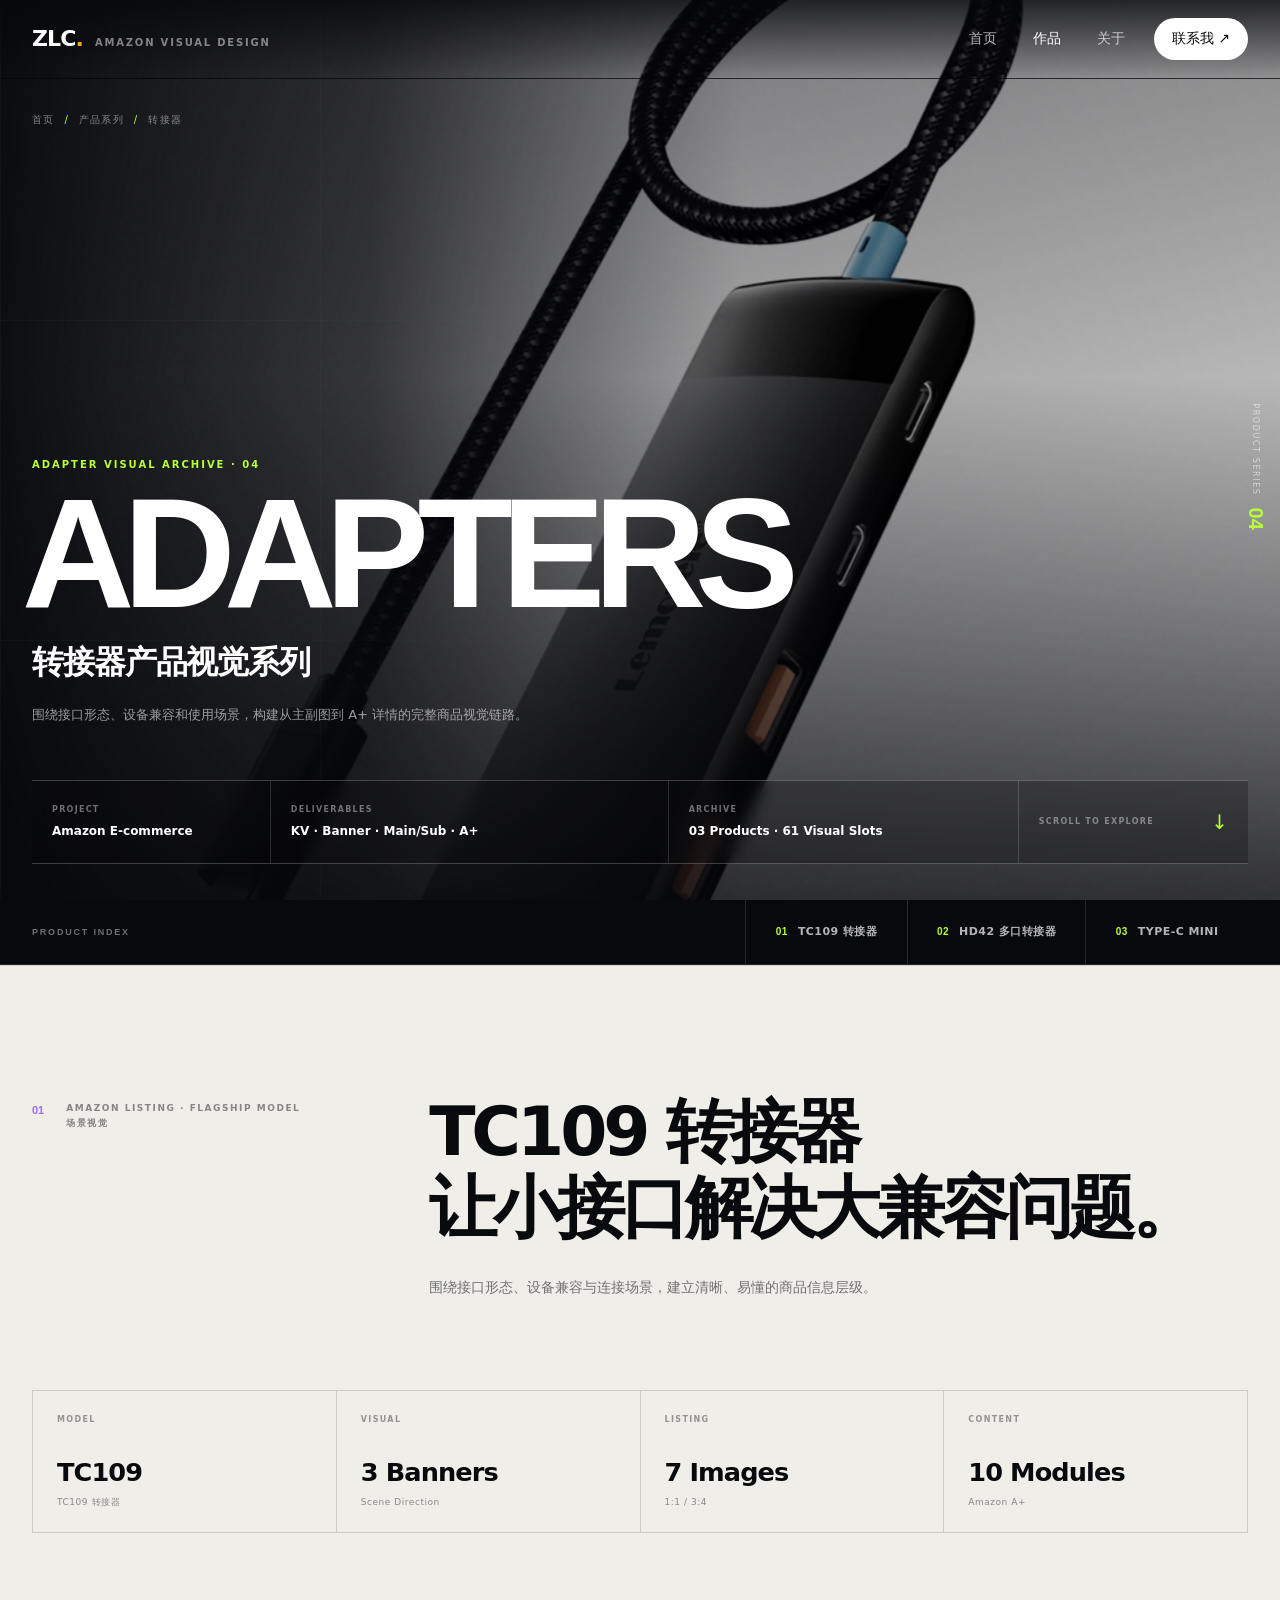
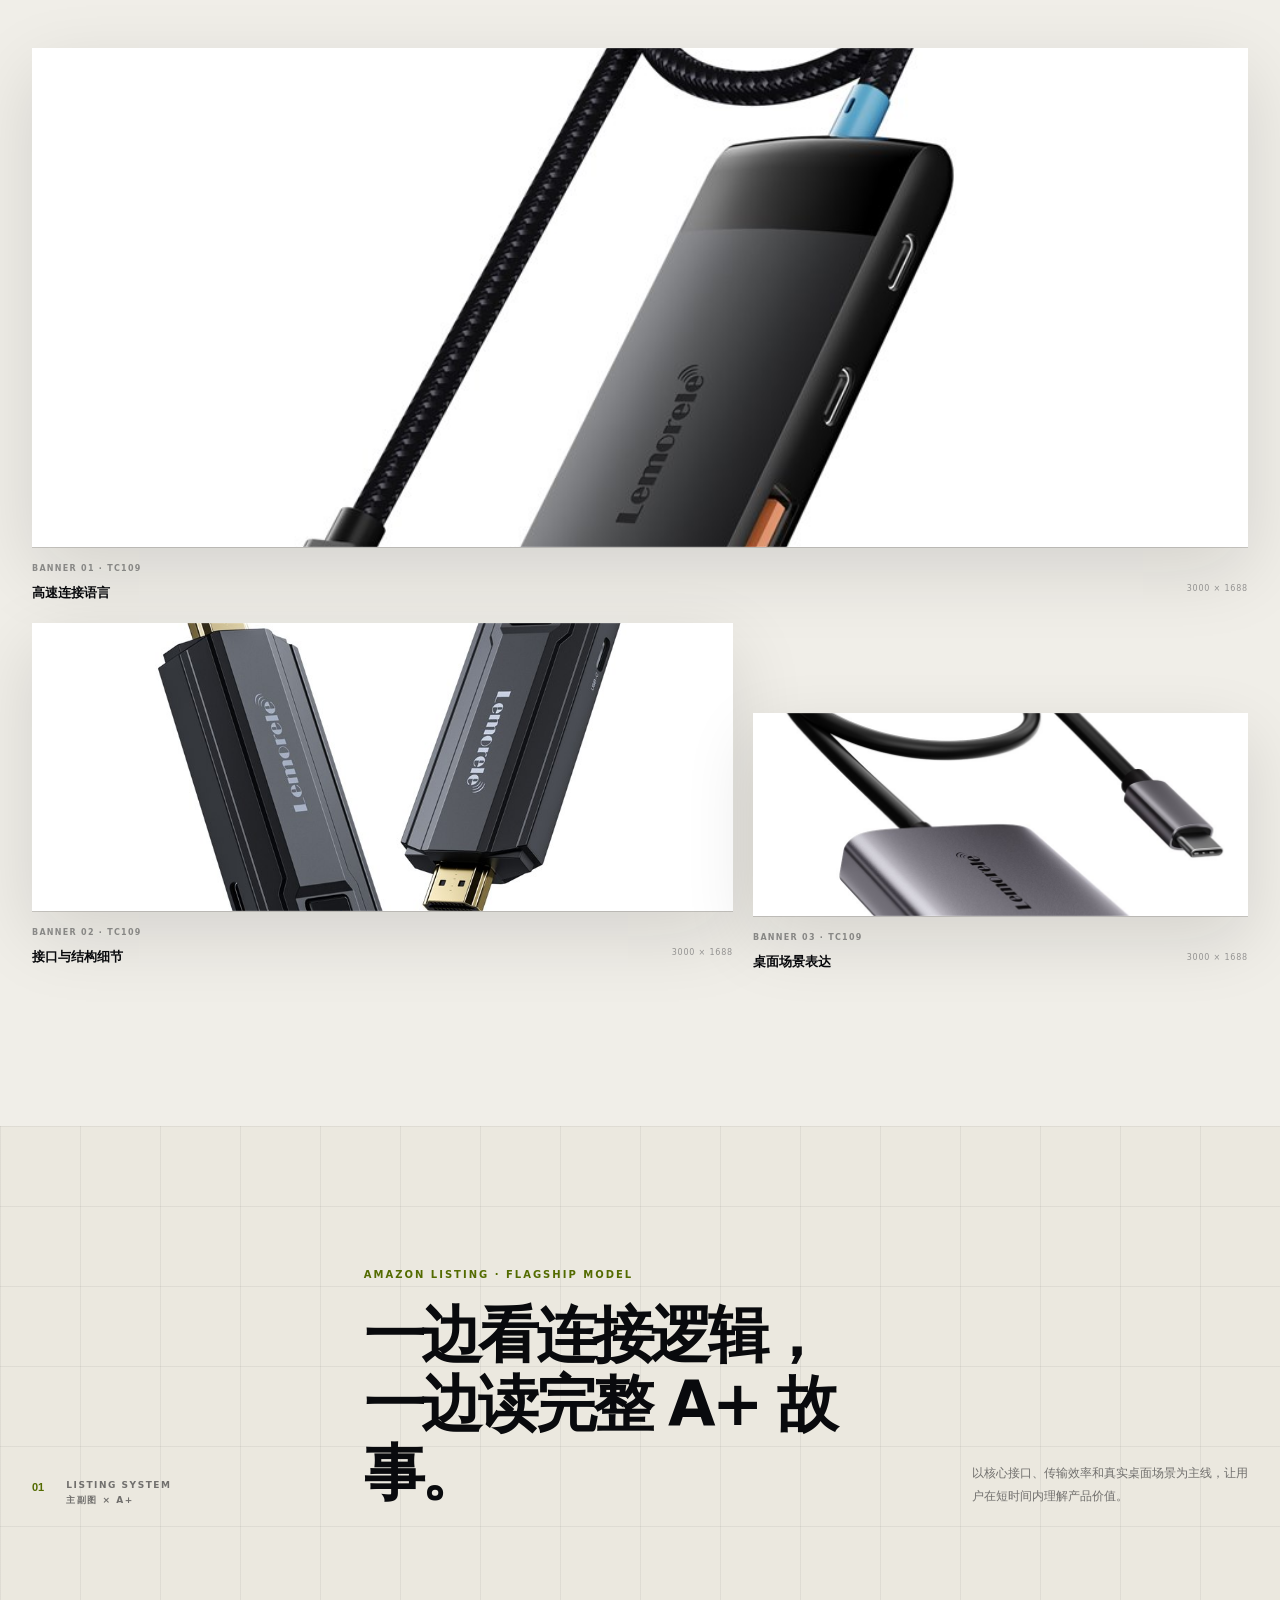
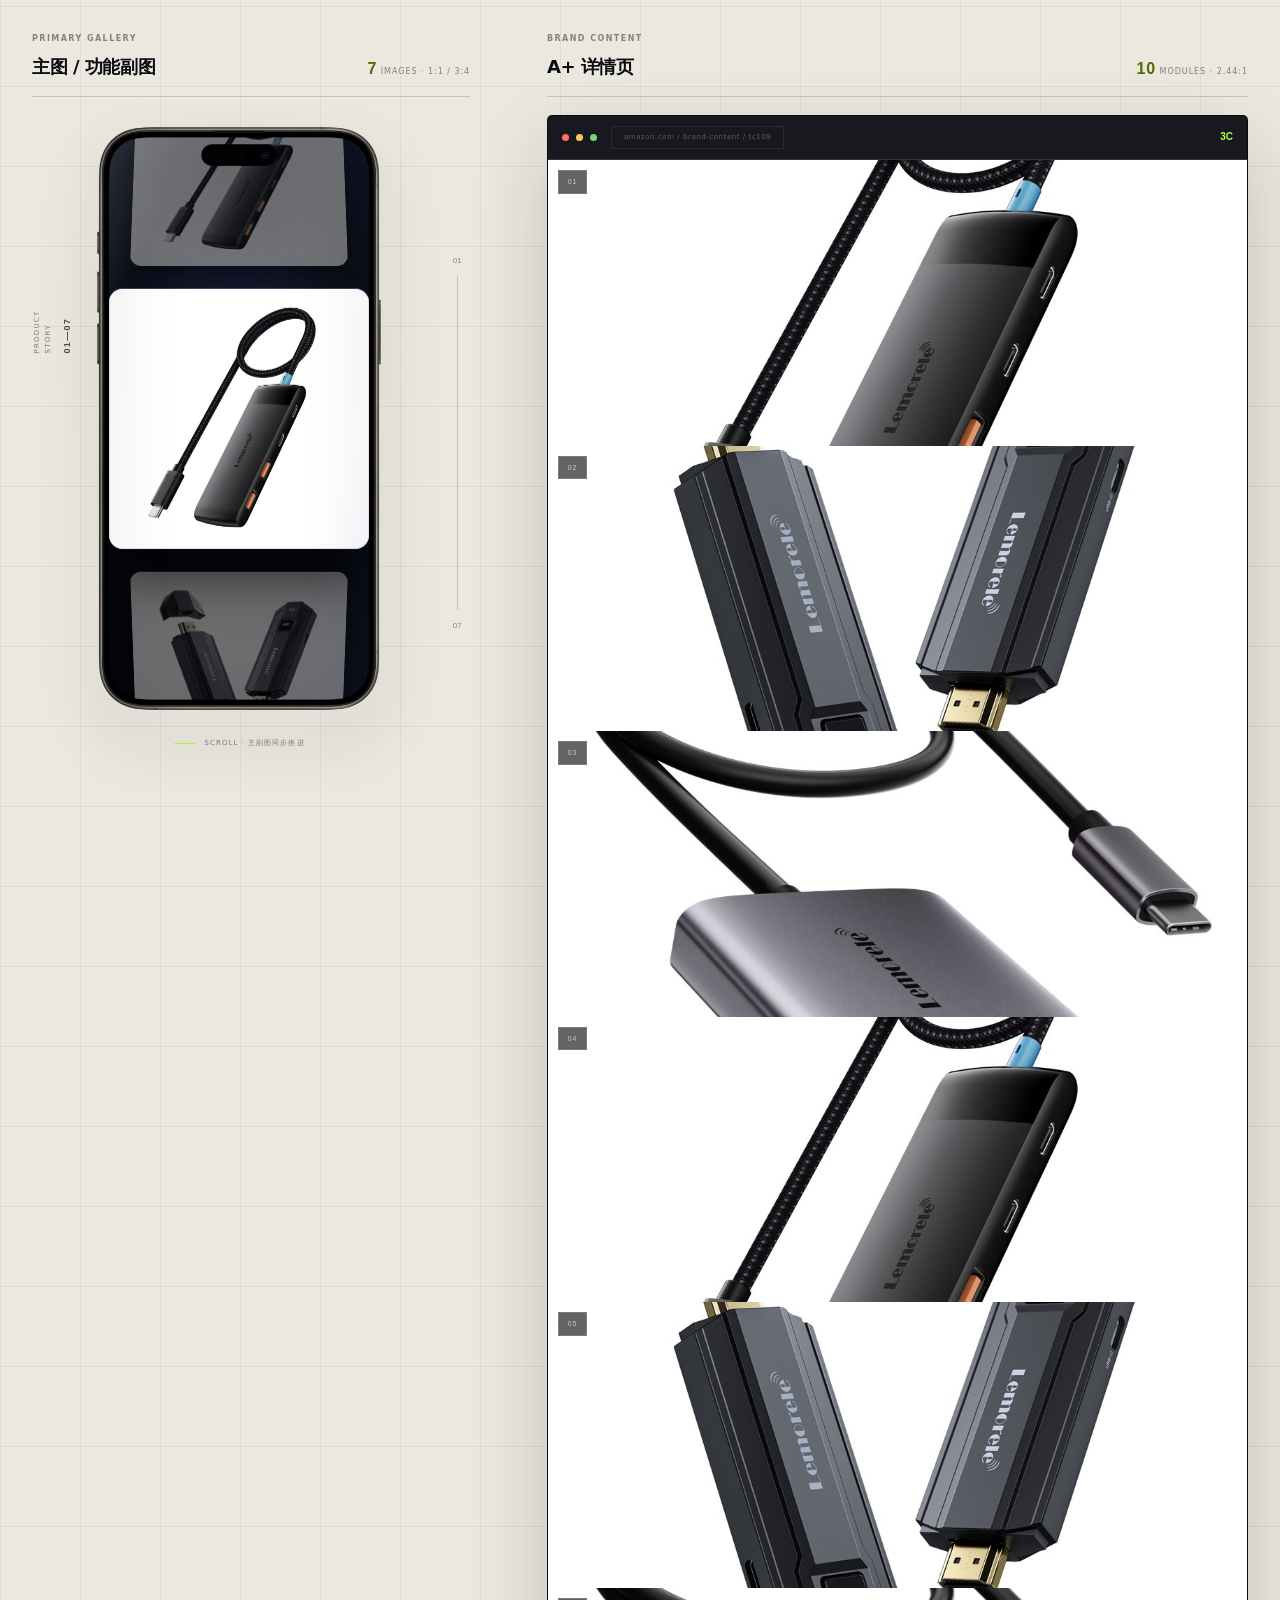
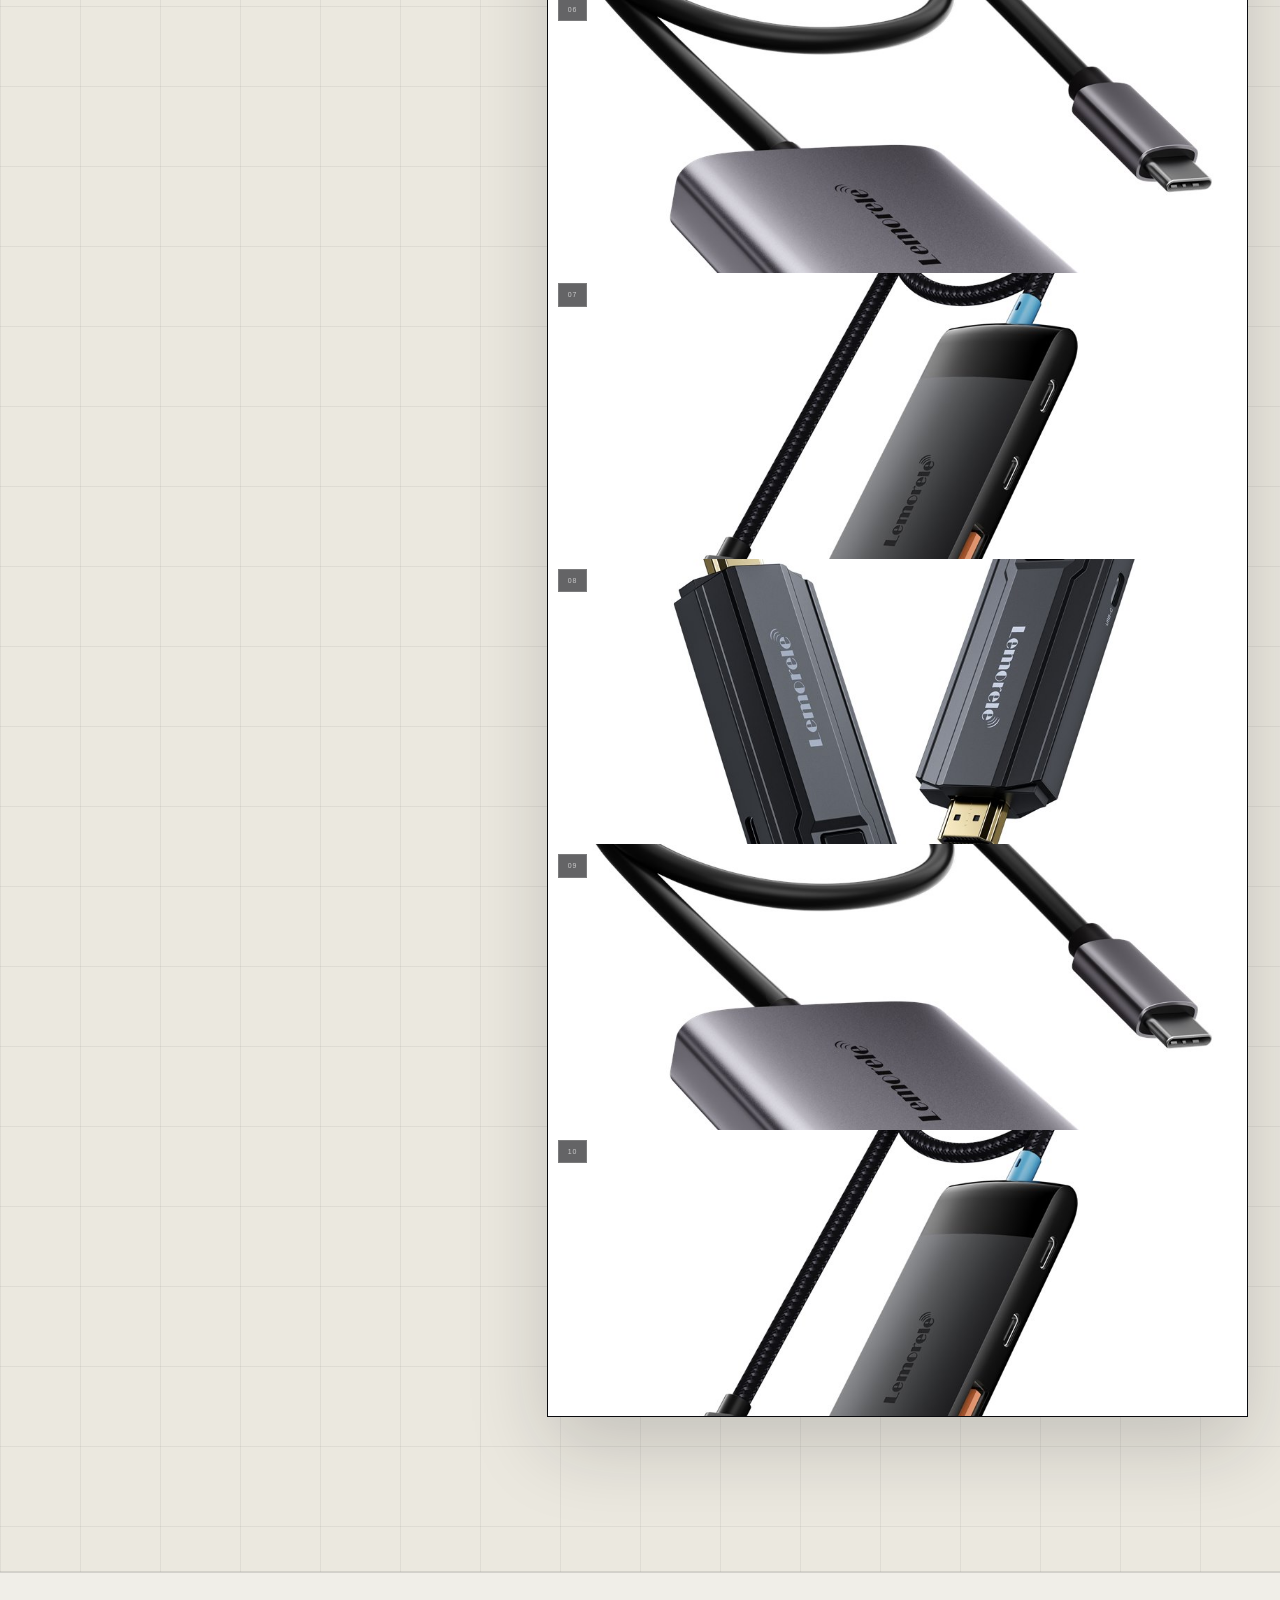
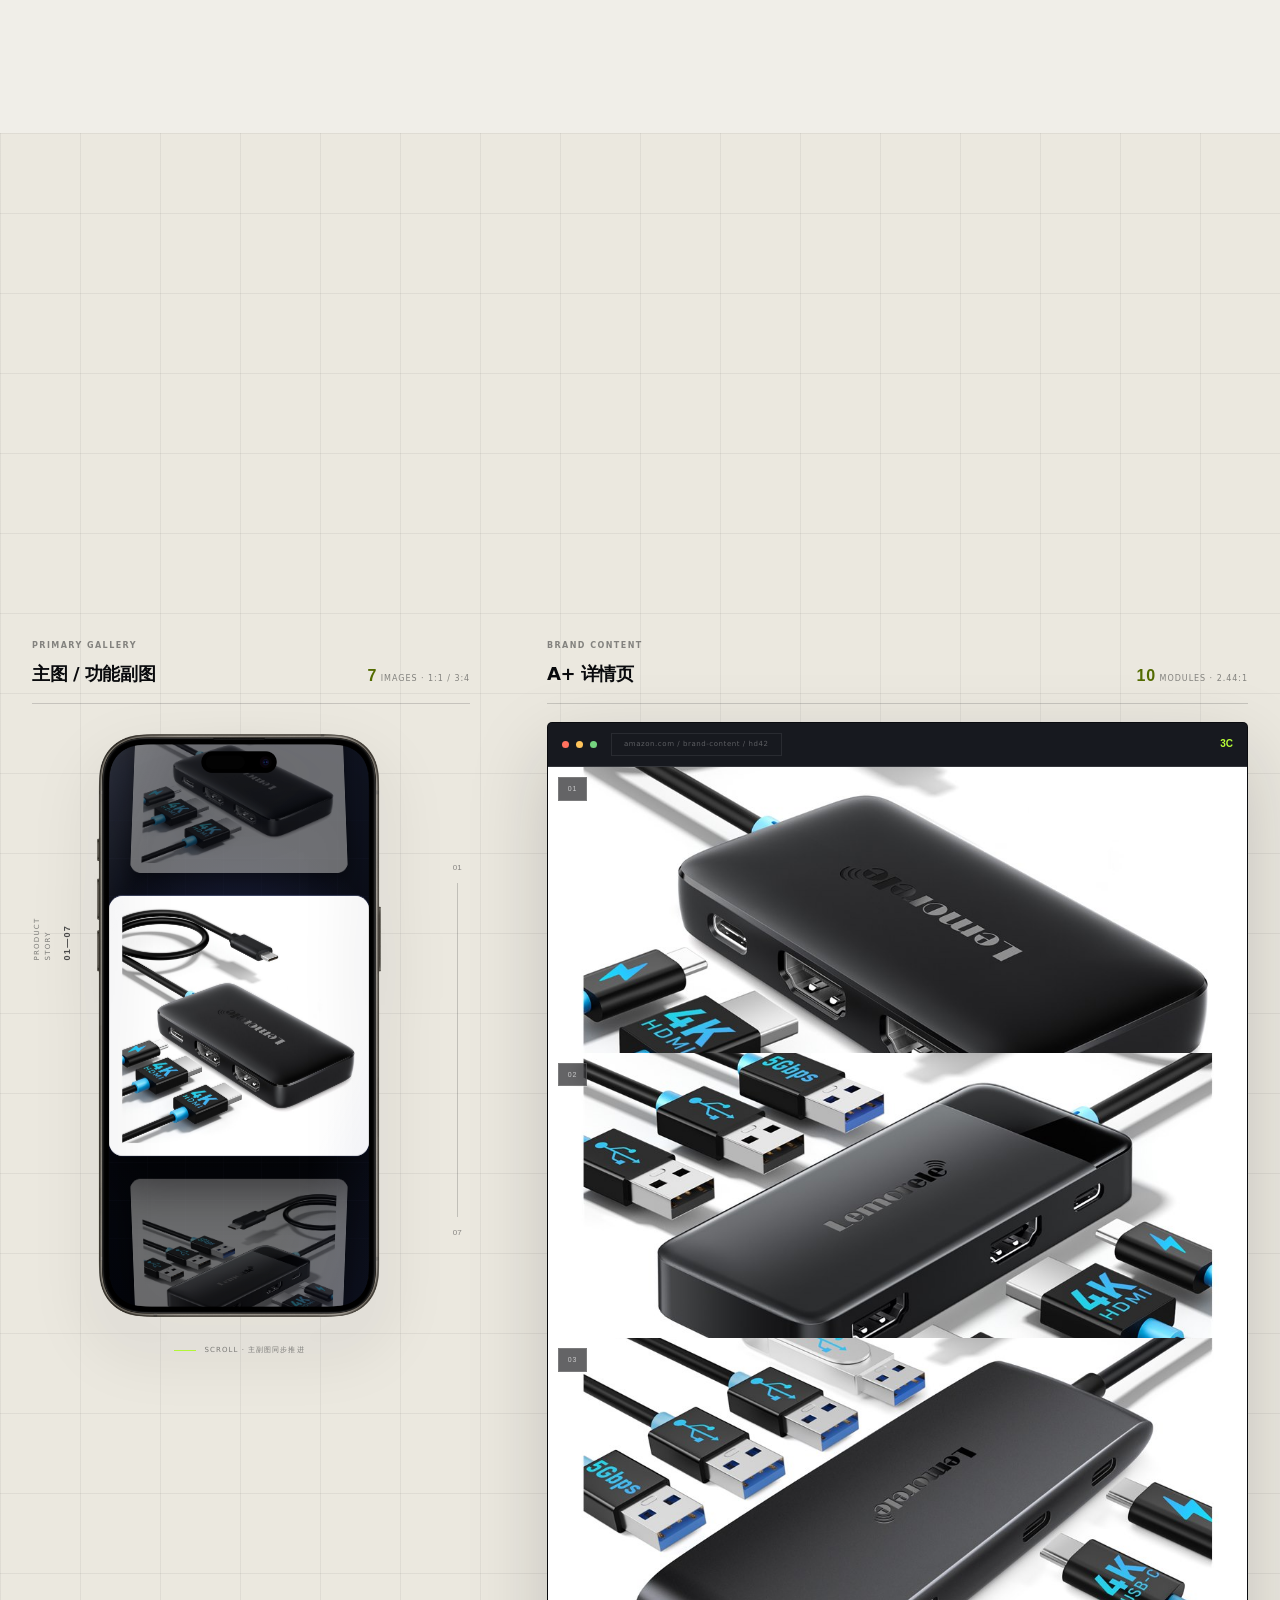
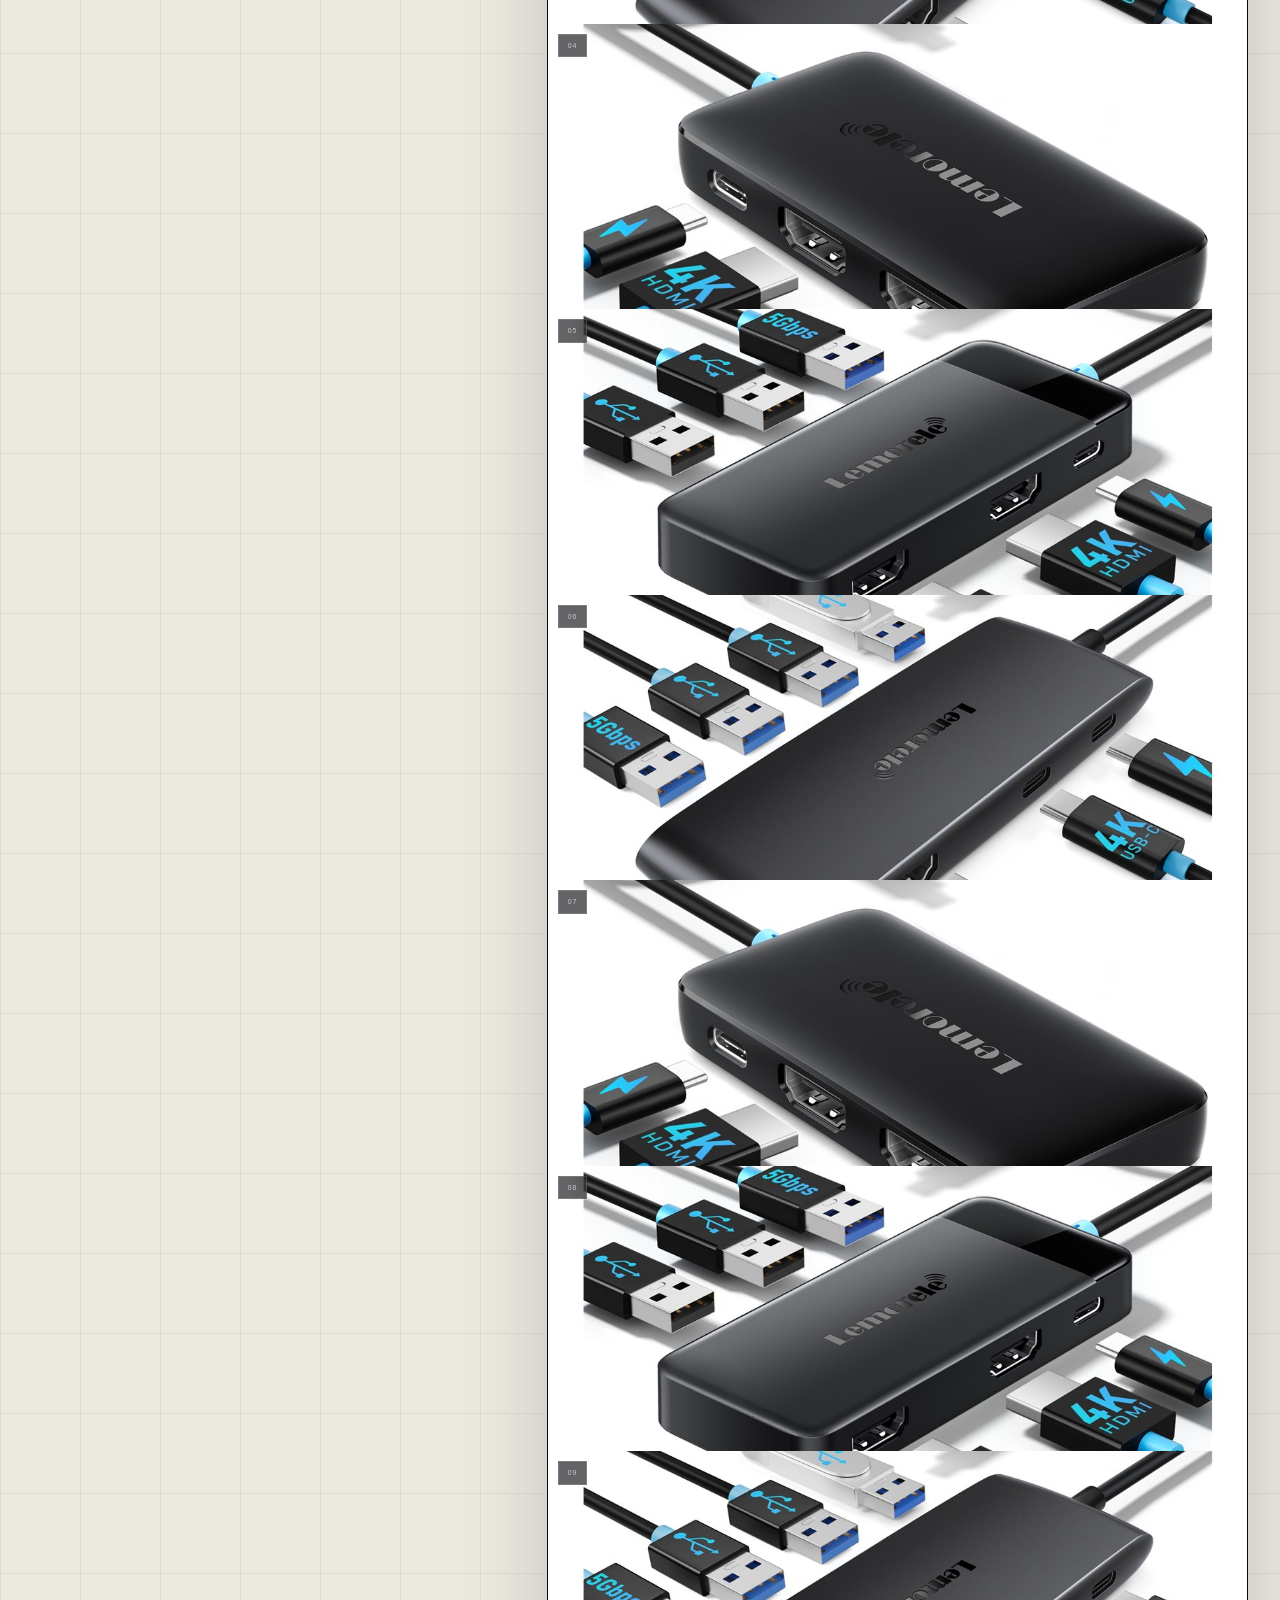
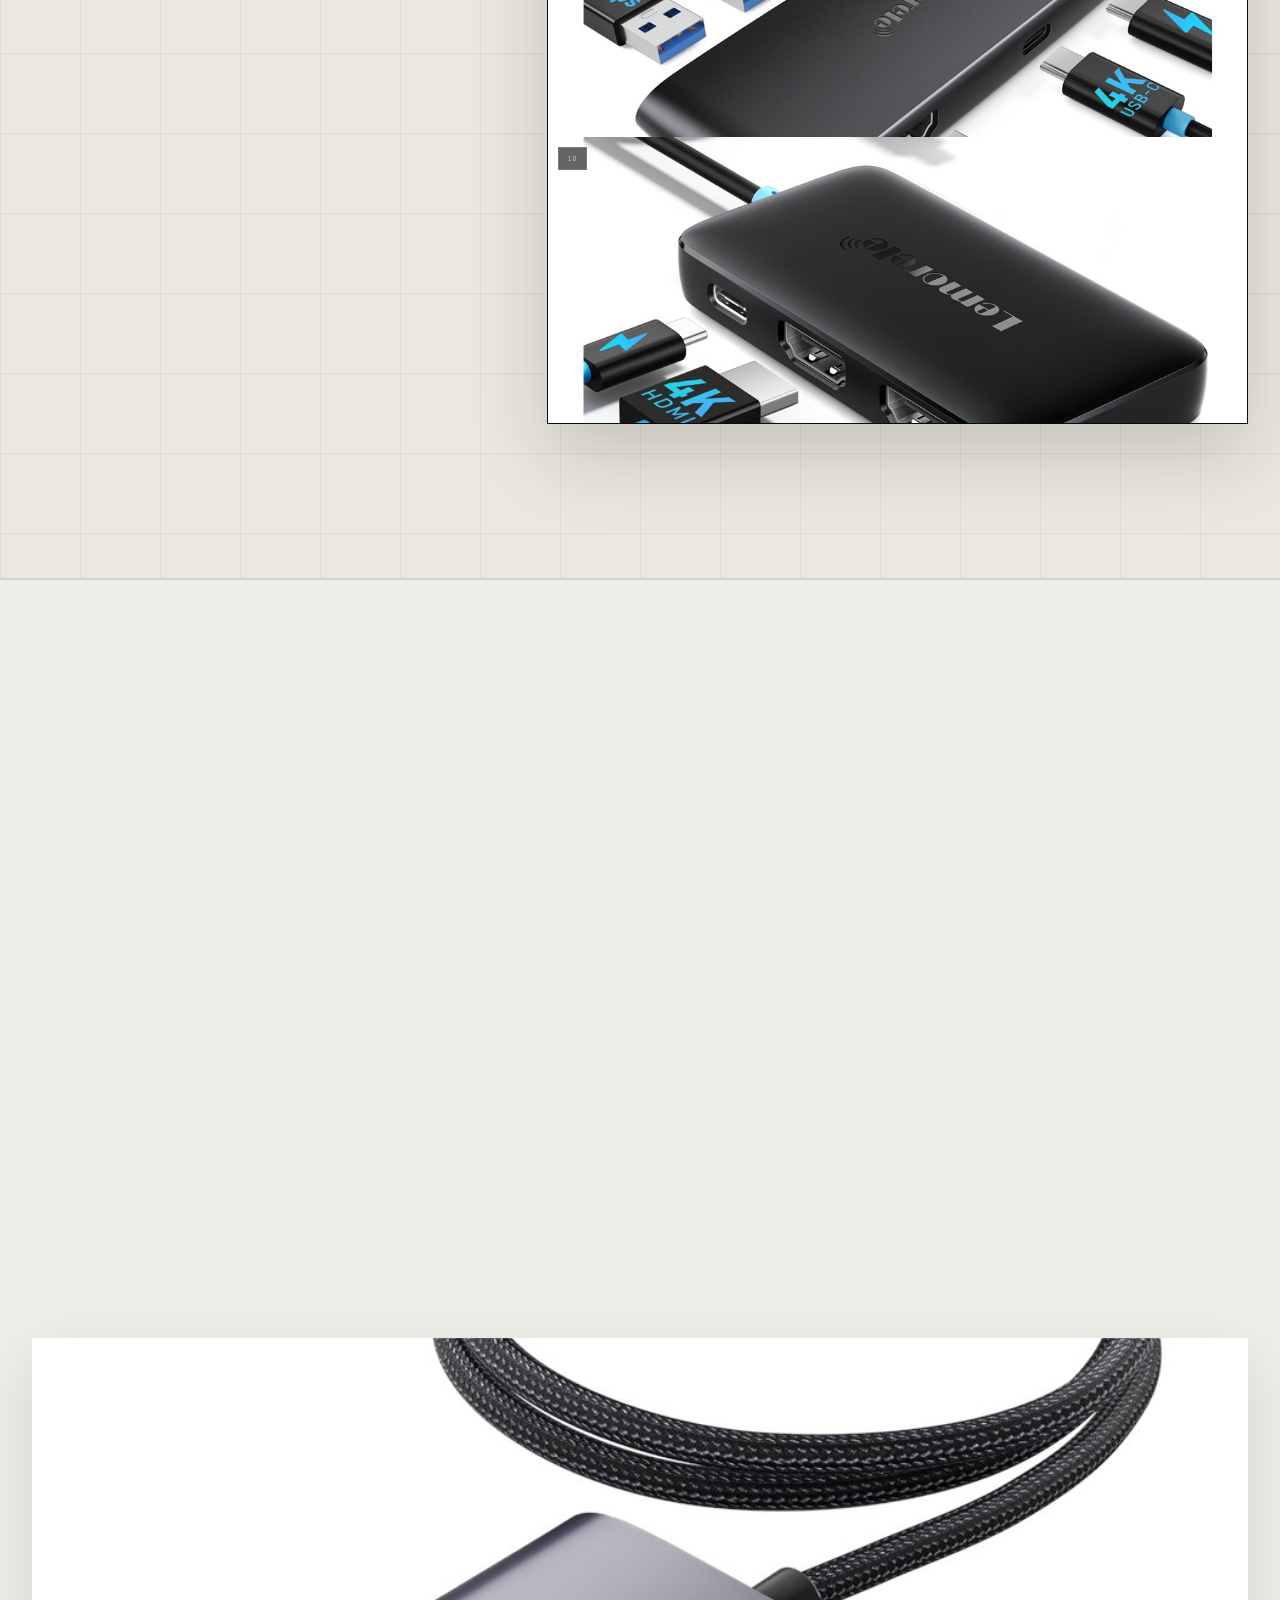
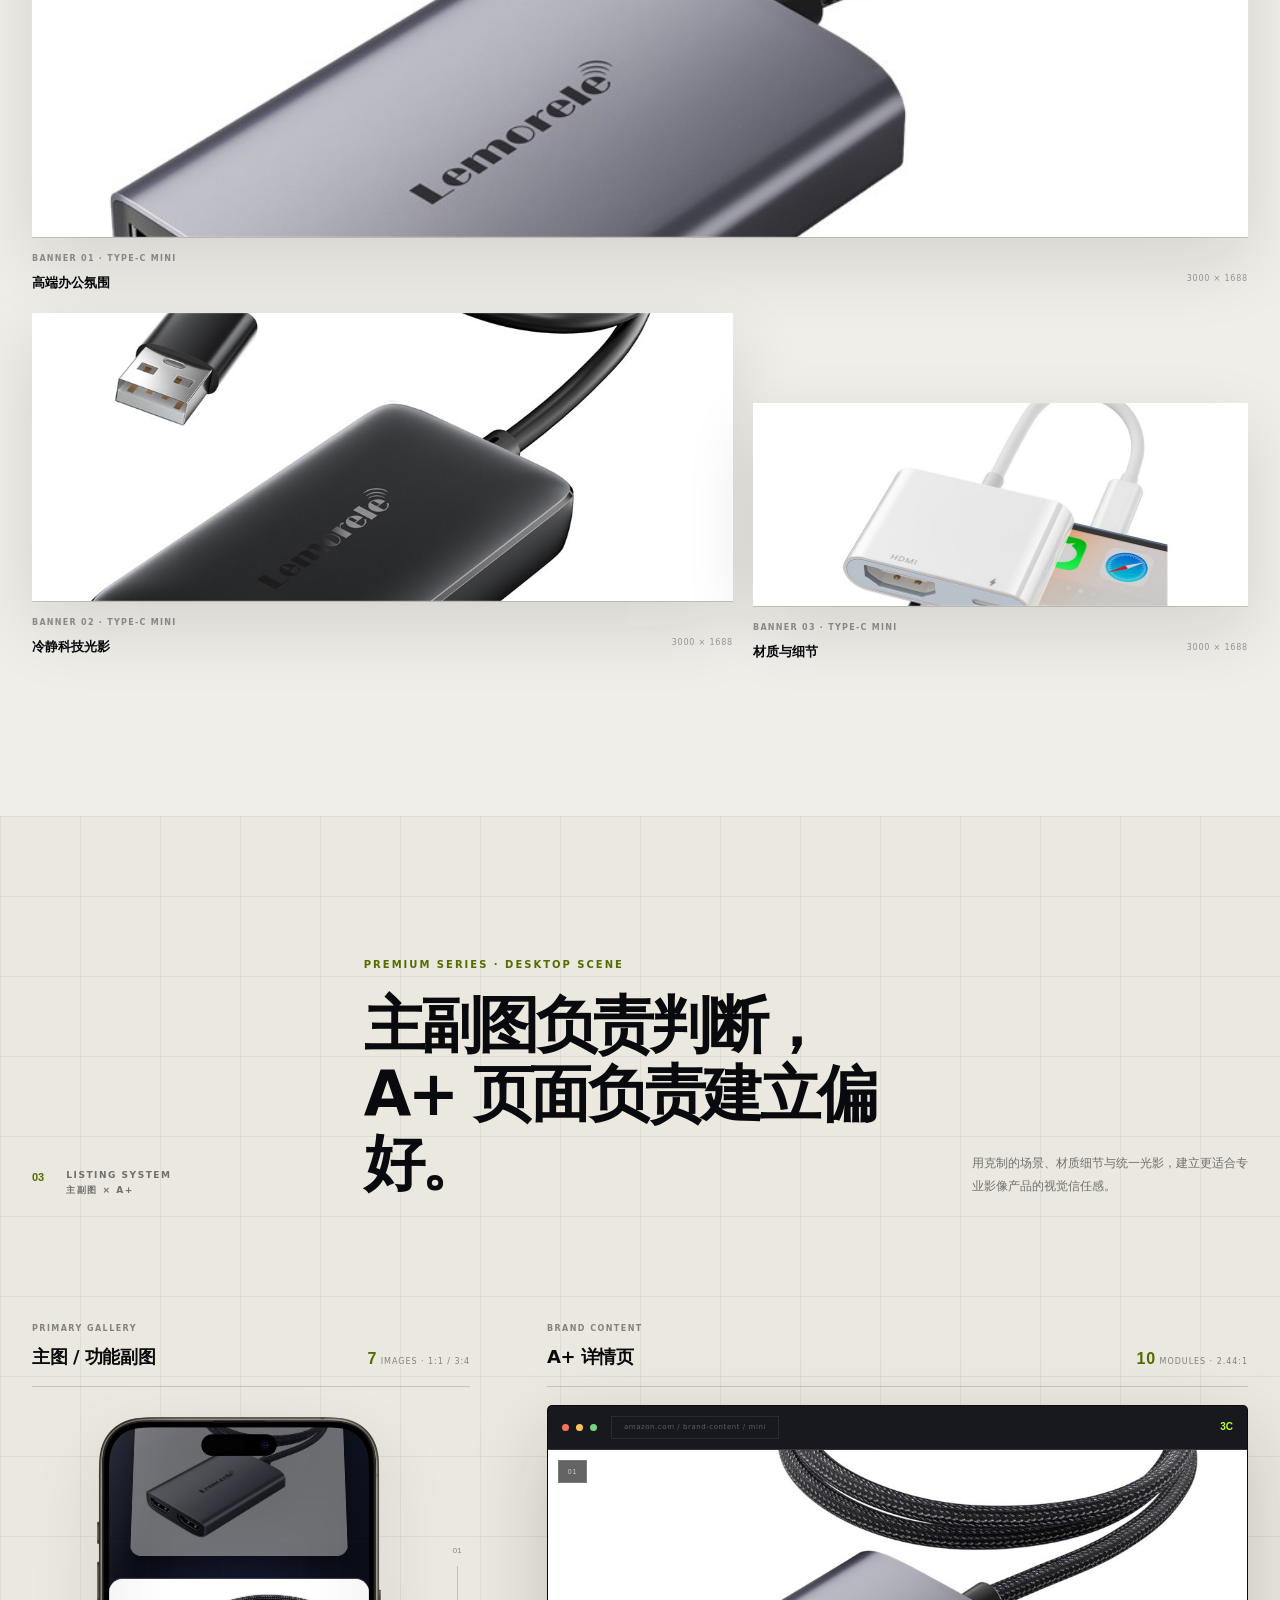
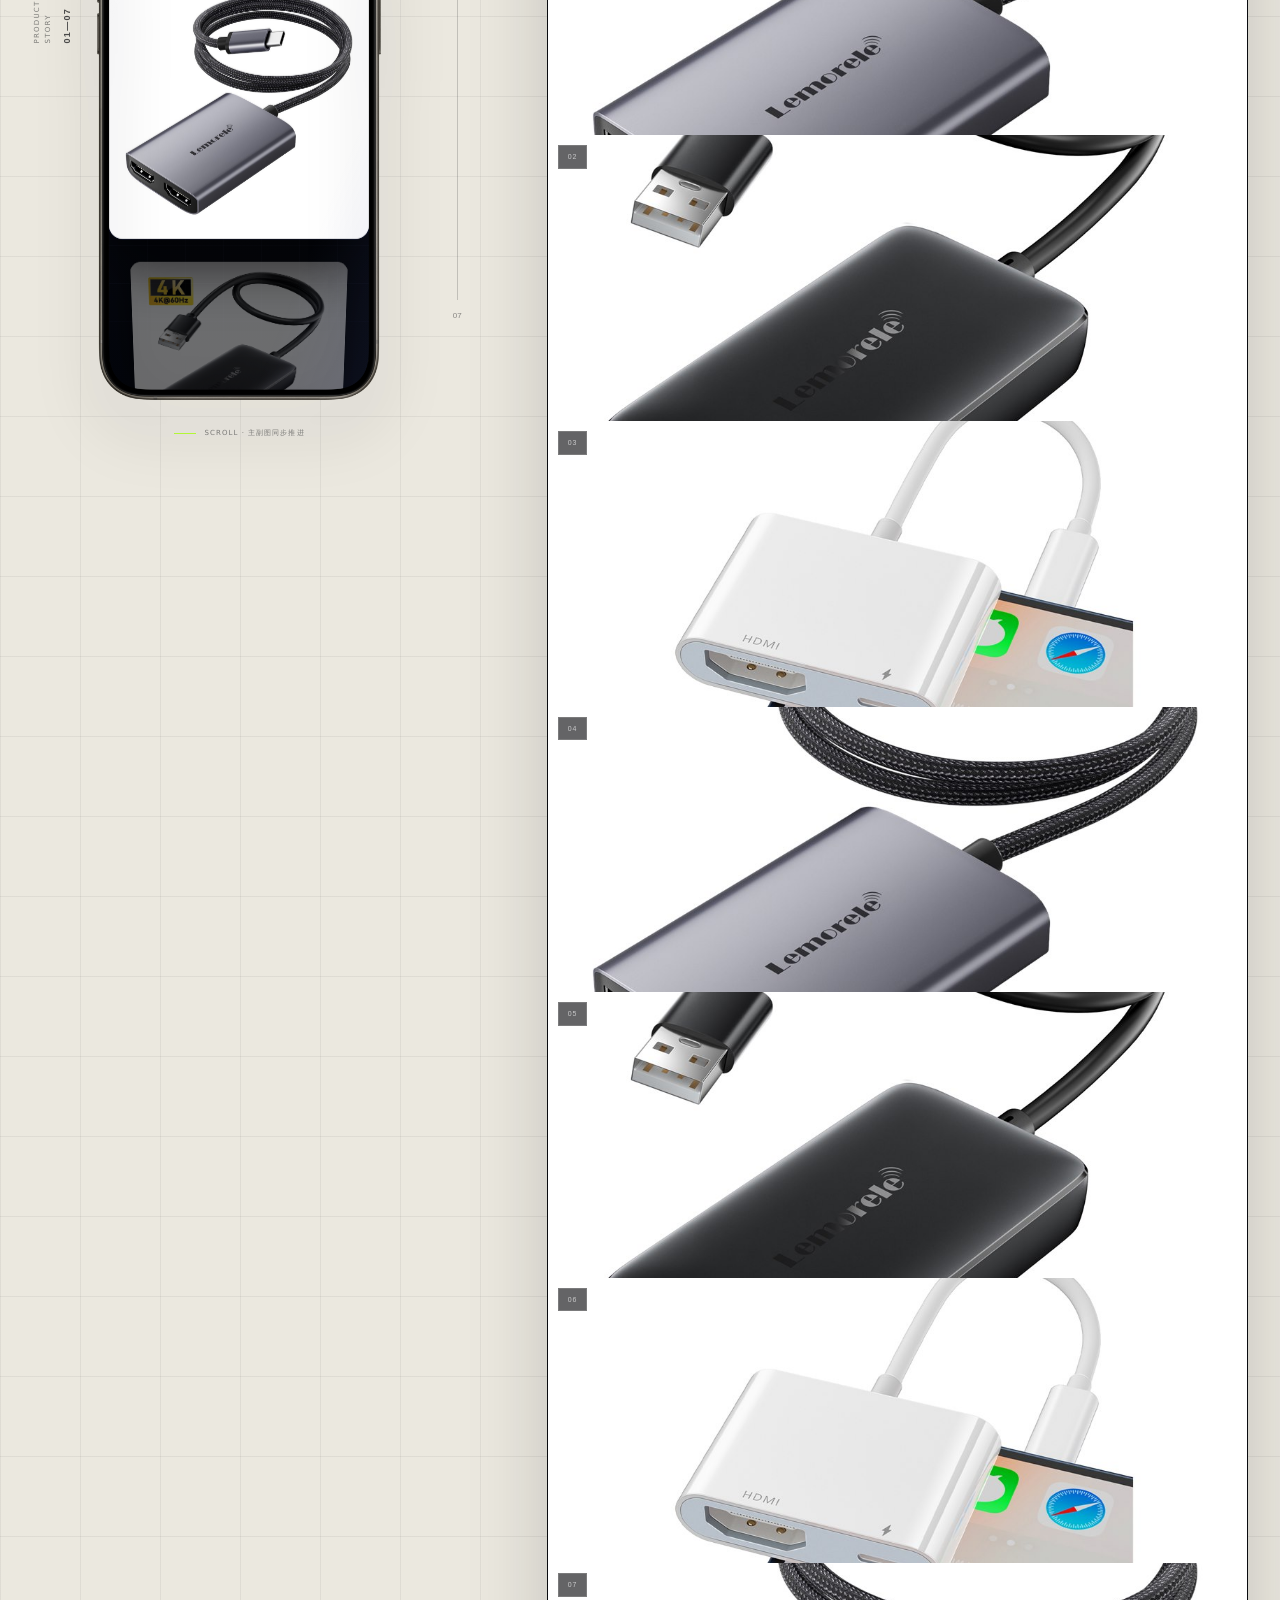
==== works/adapters.html @ efd75cc6 "Publish Amazon design portfolio" ====
<!doctype html><html lang="zh-CN" class="no-js"><head><meta charset="utf-8"><meta name="viewport" content="width=device-width,initial-scale=1"><meta name="description" content="邹林清转接器系列视觉案例：场景 Banner、亚马逊主副图与 A+ 详情页。"><meta name="theme-color" content="#0a0b0f"><title>转接器系列 · 邹林清作品集</title><link rel="icon" href="data:,"><link rel="stylesheet" href="../css/style.css?v=21"><link rel="stylesheet" href="../css/sanq02.css?v=5"><link rel="stylesheet" href="../css/docking-archive.css?v=2"><script>document.documentElement.classList.replace("no-js","js");</script></head><body data-page="adapters-archive" class="adapter-page docking-archive-page adapters-archive-page"><a class="skip-link" href="#main">跳至主要内容</a><header class="nav" id="top"><div class="container nav-inner"><a class="brand" href="../index.html"><span>ZLC<span class="brand-dot">.</span></span><small>AMAZON VISUAL DESIGN</small></a><nav class="nav-links"><a class="nav-link" href="../index.html">首页</a><a class="nav-link active" href="../index.html#series">作品</a><a class="nav-link" href="../index.html#about">关于</a><a class="nav-link nav-contact" href="../index.html#contact">联系我 <span>↗</span></a></nav><button class="burger" type="button" aria-label="打开菜单"><span></span><span></span><span></span></button></div></header><div class="mobile-menu" aria-hidden="true"><a href="../index.html">首页</a><a href="../index.html#series">产品系列</a><a href="#tc109">TC109</a><a href="#hd42">HD42</a><a href="#mini">TYPE-C MINI</a><a href="../index.html#contact">联系我</a></div><main id="main"><section class="sanq-hero"><img class="sanq-hero-media site-img" src="../assets/img/main-gallery/main-19.jpg" alt="转接器系列产品主视觉" data-img="adapters-hero" data-fixed-image><div class="sanq-hero-grid"></div><div class="container sanq-hero-inner"><p class="sanq-breadcrumb"><a href="../index.html">首页</a><span>/</span><a href="../index.html#series">产品系列</a><span>/</span>转接器</p><div class="sanq-hero-copy reveal"><span class="sanq-overline">ADAPTER VISUAL ARCHIVE · 04</span><h1 class="editable" data-edit="adapters-title">ADAPTERS</h1><p class="sanq-hero-type editable" data-edit="adapters-subtitle">转接器产品视觉系列</p><p class="sanq-hero-desc editable" data-edit="adapters-desc">围绕接口形态、设备兼容和使用场景，构建从主副图到 A+ 详情的完整商品视觉链路。</p></div><div class="sanq-hero-foot reveal"><div><span>PROJECT</span><b>Amazon E-commerce</b></div><div><span>DELIVERABLES</span><b>KV · Banner · Main/Sub · A+</b></div><div><span>ARCHIVE</span><b>03 Products · 61 Visual Slots</b></div><a href="#ac12"><span>SCROLL TO EXPLORE</span><i>↓</i></a></div></div><div class="sanq-hero-index"><span>PRODUCT SERIES</span><b>04</b></div></section><nav class="docking-series-index"><div class="container"><span>PRODUCT INDEX</span><a href="#tc109"><i>01</i>TC109 转接器</a><a href="#hd42"><i>02</i>HD42 多口转接器</a><a href="#mini"><i>03</i>TYPE-C MINI</a></div></nav><section class="sanq-overview docking-overview" id="tc109"><div class="container"><header class="sanq-section-head reveal"><div class="sanq-section-kicker"><span>01</span><p>AMAZON LISTING · FLAGSHIP MODEL<br>场景视觉</p></div><div><h2 class="editable" data-edit="adapters-p1-name">TC109 转接器<br>让小接口解决大兼容问题。</h2><p class="sanq-section-intro editable" data-edit="adapters-p1-note">围绕接口形态、设备兼容与连接场景，建立清晰、易懂的商品信息层级。</p></div></header><div class="sanq-fact-rail reveal"><div><span>MODEL</span><b>TC109</b><small>TC109 转接器</small></div><div><span>VISUAL</span><b>3 Banners</b><small>Scene Direction</small></div><div><span>LISTING</span><b>7 Images</b><small>1:1 / 3:4</small></div><div><span>CONTENT</span><b>10 Modules</b><small>Amazon A+</small></div></div><div class="sanq-banner-wall"><figure class="sanq-banner sanq-banner--wide reveal" style="--delay:0ms"><div class="sanq-banner-media"><img class="site-img js-lightbox" src="../assets/img/main-gallery/main-19.jpg" alt="TC109 转接器 Banner 1" loading="lazy" data-img="adapters-img-1" data-src="../assets/img/main-gallery/main-19.jpg"></div><figcaption><span>BANNER 01 · TC109</span><b>高速连接语言</b><em>3000 × 1688</em></figcaption></figure><figure class="sanq-banner sanq-banner--left reveal" style="--delay:70ms"><div class="sanq-banner-media"><img class="site-img js-lightbox" src="../assets/img/main-gallery/main-14.jpg" alt="tc109 视觉调性图一" loading="lazy" data-img="adapters-img-2" data-src="../assets/img/main-gallery/main-14.jpg"></div><figcaption><span>BANNER 02 · TC109</span><b>接口与结构细节</b><em>3000 × 1688</em></figcaption></figure><figure class="sanq-banner sanq-banner--right reveal" style="--delay:140ms"><div class="sanq-banner-media"><img class="site-img js-lightbox" src="../assets/img/main-gallery/main-23.jpg" alt="tc109 视觉调性图二" loading="lazy" data-img="adapters-img-3" data-src="../assets/img/main-gallery/main-23.jpg"></div><figcaption><span>BANNER 03 · TC109</span><b>桌面场景表达</b><em>3000 × 1688</em></figcaption></figure></div></div></section>
<section class="sanq-system docking-system"><div class="container"><header class="sanq-system-head reveal"><div class="sanq-section-kicker sanq-section-kicker--dark"><span>01</span><p>LISTING SYSTEM<br>主副图 × A+</p></div><div><span class="sanq-overline">AMAZON LISTING · FLAGSHIP MODEL</span><h2>一边看连接逻辑，<br>一边读完整 A+ 故事。</h2></div><p class="editable" data-edit="adapters-tc109-system-note">以核心接口、传输效率和真实桌面场景为主线，让用户在短时间内理解产品价值。</p></header><div class="sanq-showcase" data-sync-showcase data-product="tc109"><aside class="sanq-listing-lane"><div class="sanq-listing-sticky" data-listing-sticky><div class="sanq-lane-head"><div><span>PRIMARY GALLERY</span><h3>主图 / 功能副图</h3></div><p><b>7</b> IMAGES · 1:1 / 3:4</p></div><div class="sanq-phone-stage"><div class="sanq-phone-note"><span>PRODUCT<br>STORY</span><b>01—07</b></div><div class="sanq-phone-shell"><div class="sanq-phone-screen" data-listing-window><div class="sanq-listing-track" data-listing-track><img class="" src="../assets/img/main-gallery/main-19.jpg" alt="TC109 转接器 主副图 1" loading="eager" data-sync-key="adapters-tc109-listing-01"><img class="" src="../assets/img/main-gallery/main-14.jpg" alt="TC109 转接器 主副图 2" loading="eager" data-sync-key="adapters-tc109-listing-02"><img class="" src="../assets/img/main-gallery/main-23.jpg" alt="TC109 转接器 主副图 3" loading="eager" data-sync-key="adapters-tc109-listing-03"><img class="" src="../assets/img/main-gallery/main-19.jpg" alt="TC109 转接器 主副图 4" loading="eager" data-sync-key="adapters-tc109-listing-04"><img class="" src="../assets/img/main-gallery/main-14.jpg" alt="TC109 转接器 主副图 5" loading="eager" data-sync-key="adapters-tc109-listing-05"><img class="" src="../assets/img/main-gallery/main-23.jpg" alt="TC109 转接器 主副图 6" loading="eager" data-sync-key="adapters-tc109-listing-06"><img class="" src="../assets/img/main-gallery/main-19.jpg" alt="TC109 转接器 主副图 7" loading="eager" data-sync-key="adapters-tc109-listing-07"></div><span class="sanq-screen-sheen"></span></div><img class="sanq-phone-frame" src="../assets/img/sanq02-phone-frame.png" width="516" height="1054" alt="" aria-hidden="true"></div><div class="sanq-reel-progress"><span data-reel-index>01</span><i><b data-reel-progress></b></i><span>07</span></div><p class="sanq-scroll-hint"><i></i> SCROLL · 主副图同步推进</p></div></div><div class="sanq-mobile-gallery"><div class="sanq-mobile-rail" data-mobile-rail tabindex="0"><figure class="has-img"><div class="docking-mobile-media"><img class="site-img js-lightbox" src="../assets/img/main-gallery/main-19.jpg" alt="TC109 转接器 主副图 1" loading="lazy" data-img="adapters-tc109-listing-01" data-src="../assets/img/main-gallery/main-19.jpg"></div><figcaption><span>01</span>产品主图</figcaption></figure><figure class="has-img"><div class="docking-mobile-media"><img class="site-img js-lightbox" src="../assets/img/main-gallery/main-14.jpg" alt="TC109 转接器 主副图 2" loading="lazy" data-img="adapters-tc109-listing-02" data-src="../assets/img/main-gallery/main-14.jpg"></div><figcaption><span>02</span>功能副图</figcaption></figure><figure class="has-img"><div class="docking-mobile-media"><img class="site-img js-lightbox" src="../assets/img/main-gallery/main-23.jpg" alt="TC109 转接器 主副图 3" loading="lazy" data-img="adapters-tc109-listing-03" data-src="../assets/img/main-gallery/main-23.jpg"></div><figcaption><span>03</span>功能副图</figcaption></figure><figure class="has-img"><div class="docking-mobile-media"><img class="site-img js-lightbox" src="../assets/img/main-gallery/main-19.jpg" alt="TC109 转接器 主副图 4" loading="lazy" data-img="adapters-tc109-listing-04" data-src="../assets/img/main-gallery/main-19.jpg"></div><figcaption><span>04</span>功能副图</figcaption></figure><figure class="has-img"><div class="docking-mobile-media"><img class="site-img js-lightbox" src="../assets/img/main-gallery/main-14.jpg" alt="TC109 转接器 主副图 5" loading="lazy" data-img="adapters-tc109-listing-05" data-src="../assets/img/main-gallery/main-14.jpg"></div><figcaption><span>05</span>功能副图</figcaption></figure><figure class="has-img"><div class="docking-mobile-media"><img class="site-img js-lightbox" src="../assets/img/main-gallery/main-23.jpg" alt="TC109 转接器 主副图 6" loading="lazy" data-img="adapters-tc109-listing-06" data-src="../assets/img/main-gallery/main-23.jpg"></div><figcaption><span>06</span>功能副图</figcaption></figure><figure class="has-img"><div class="docking-mobile-media"><img class="site-img js-lightbox" src="../assets/img/main-gallery/main-19.jpg" alt="TC109 转接器 主副图 7" loading="lazy" data-img="adapters-tc109-listing-07" data-src="../assets/img/main-gallery/main-19.jpg"></div><figcaption><span>07</span>功能副图</figcaption></figure></div><div class="sanq-mobile-controls"><p><span data-mobile-index>01</span> / 07</p><div><button type="button" data-mobile-prev>←</button><button type="button" data-mobile-next>→</button></div></div></div></aside><article class="sanq-aplus-lane"><div class="sanq-lane-head sanq-lane-head--aplus"><div><span>BRAND CONTENT</span><h3>A+ 详情页</h3></div><p><b>10</b> MODULES · 2.44:1</p></div><div class="sanq-aplus-browser"><div class="sanq-browser-bar"><i></i><i></i><i></i><span>amazon.com / brand-content / tc109</span><b>3C</b></div><div class="sanq-aplus-document"><figure class="has-img"><img class="site-img js-lightbox" src="../assets/img/main-gallery/main-19.jpg" alt="TC109 转接器 A+ 模块 1" loading="lazy" data-img="adapters-tc109-aplus-01" data-src="../assets/img/main-gallery/main-19.jpg"><figcaption>01</figcaption></figure><figure class="has-img"><img class="site-img js-lightbox" src="../assets/img/main-gallery/main-14.jpg" alt="TC109 转接器 A+ 模块 2" loading="lazy" data-img="adapters-tc109-aplus-02" data-src="../assets/img/main-gallery/main-14.jpg"><figcaption>02</figcaption></figure><figure class="has-img"><img class="site-img js-lightbox" src="../assets/img/main-gallery/main-23.jpg" alt="TC109 转接器 A+ 模块 3" loading="lazy" data-img="adapters-tc109-aplus-03" data-src="../assets/img/main-gallery/main-23.jpg"><figcaption>03</figcaption></figure><figure class="has-img"><img class="site-img js-lightbox" src="../assets/img/main-gallery/main-19.jpg" alt="TC109 转接器 A+ 模块 4" loading="lazy" data-img="adapters-tc109-aplus-04" data-src="../assets/img/main-gallery/main-19.jpg"><figcaption>04</figcaption></figure><figure class="has-img"><img class="site-img js-lightbox" src="../assets/img/main-gallery/main-14.jpg" alt="TC109 转接器 A+ 模块 5" loading="lazy" data-img="adapters-tc109-aplus-05" data-src="../assets/img/main-gallery/main-14.jpg"><figcaption>05</figcaption></figure><figure class="has-img"><img class="site-img js-lightbox" src="../assets/img/main-gallery/main-23.jpg" alt="TC109 转接器 A+ 模块 6" loading="lazy" data-img="adapters-tc109-aplus-06" data-src="../assets/img/main-gallery/main-23.jpg"><figcaption>06</figcaption></figure><figure class="has-img"><img class="site-img js-lightbox" src="../assets/img/main-gallery/main-19.jpg" alt="TC109 转接器 A+ 模块 7" loading="lazy" data-img="adapters-tc109-aplus-07" data-src="../assets/img/main-gallery/main-19.jpg"><figcaption>07</figcaption></figure><figure class="has-img"><img class="site-img js-lightbox" src="../assets/img/main-gallery/main-14.jpg" alt="TC109 转接器 A+ 模块 8" loading="lazy" data-img="adapters-tc109-aplus-08" data-src="../assets/img/main-gallery/main-14.jpg"><figcaption>08</figcaption></figure><figure class="has-img"><img class="site-img js-lightbox" src="../assets/img/main-gallery/main-23.jpg" alt="TC109 转接器 A+ 模块 9" loading="lazy" data-img="adapters-tc109-aplus-09" data-src="../assets/img/main-gallery/main-23.jpg"><figcaption>09</figcaption></figure><figure class="has-img"><img class="site-img js-lightbox" src="../assets/img/main-gallery/main-19.jpg" alt="TC109 转接器 A+ 模块 10" loading="lazy" data-img="adapters-tc109-aplus-10" data-src="../assets/img/main-gallery/main-19.jpg"><figcaption>10</figcaption></figure></div></div></article></div></div></section><section class="sanq-overview docking-overview" id="hd42"><div class="container"><header class="sanq-section-head reveal"><div class="sanq-section-kicker"><span>02</span><p>KEY VISUAL · FUNCTION STORY<br>场景视觉</p></div><div><h2 class="editable" data-edit="adapters-p2-name">HD42 转接器<br>让多接口功能一眼可懂。</h2><p class="sanq-section-intro editable" data-edit="adapters-p2-note">以办公设备组合、产品结构特写和克制的参数语言，强化稳定连接与高效扩展的使用价值。</p></div></header><div class="sanq-fact-rail reveal"><div><span>MODEL</span><b>HD42</b><small>HD42 转接器</small></div><div><span>VISUAL</span><b>3 Banners</b><small>Scene Direction</small></div><div><span>LISTING</span><b>7 Images</b><small>1:1 / 3:4</small></div><div><span>CONTENT</span><b>10 Modules</b><small>Amazon A+</small></div></div><div class="sanq-banner-wall"><figure class="sanq-banner sanq-banner--wide reveal" style="--delay:0ms"><div class="sanq-banner-media"><img class="site-img js-lightbox" src="../assets/img/main-gallery/main-11.jpg" alt="HD42 转接器 Banner 1" loading="lazy" data-img="adapters-img-4" data-src="../assets/img/main-gallery/main-11.jpg"></div><figcaption><span>BANNER 01 · HD42</span><b>专业桌面场景</b><em>3000 × 1688</em></figcaption></figure><figure class="sanq-banner sanq-banner--left reveal" style="--delay:70ms"><div class="sanq-banner-media"><img class="site-img js-lightbox" src="../assets/img/main-gallery/main-20.jpg" alt="hd42 视觉调性图一" loading="lazy" data-img="adapters-img-5" data-src="../assets/img/main-gallery/main-20.jpg"></div><figcaption><span>BANNER 02 · HD42</span><b>产品结构表达</b><em>3000 × 1688</em></figcaption></figure><figure class="sanq-banner sanq-banner--right reveal" style="--delay:140ms"><div class="sanq-banner-media"><img class="site-img js-lightbox" src="../assets/img/main-gallery/main-24.jpg" alt="hd42 视觉调性图二" loading="lazy" data-img="adapters-img-6" data-src="../assets/img/main-gallery/main-24.jpg"></div><figcaption><span>BANNER 03 · HD42</span><b>多设备工作流</b><em>3000 × 1688</em></figcaption></figure></div></div></section>
<section class="sanq-system docking-system"><div class="container"><header class="sanq-system-head reveal"><div class="sanq-section-kicker sanq-section-kicker--dark"><span>02</span><p>LISTING SYSTEM<br>主副图 × A+</p></div><div><span class="sanq-overline">KEY VISUAL · FUNCTION STORY</span><h2>结构、参数与场景，<br>在同一次滚动中连续展开。</h2></div><p class="editable" data-edit="adapters-hd42-system-note">通过产品结构特写与办公设备组合，强化专业、高效、可靠的中高端定位。</p></header><div class="sanq-showcase" data-sync-showcase data-product="hd42"><aside class="sanq-listing-lane"><div class="sanq-listing-sticky" data-listing-sticky><div class="sanq-lane-head"><div><span>PRIMARY GALLERY</span><h3>主图 / 功能副图</h3></div><p><b>7</b> IMAGES · 1:1 / 3:4</p></div><div class="sanq-phone-stage"><div class="sanq-phone-note"><span>PRODUCT<br>STORY</span><b>01—07</b></div><div class="sanq-phone-shell"><div class="sanq-phone-screen" data-listing-window><div class="sanq-listing-track" data-listing-track><img class="" src="../assets/img/main-gallery/main-11.jpg" alt="HD42 转接器 主副图 1" loading="eager" data-sync-key="adapters-hd42-listing-01"><img class="" src="../assets/img/main-gallery/main-20.jpg" alt="HD42 转接器 主副图 2" loading="eager" data-sync-key="adapters-hd42-listing-02"><img class="" src="../assets/img/main-gallery/main-24.jpg" alt="HD42 转接器 主副图 3" loading="eager" data-sync-key="adapters-hd42-listing-03"><img class="" src="../assets/img/main-gallery/main-11.jpg" alt="HD42 转接器 主副图 4" loading="eager" data-sync-key="adapters-hd42-listing-04"><img class="" src="../assets/img/main-gallery/main-20.jpg" alt="HD42 转接器 主副图 5" loading="eager" data-sync-key="adapters-hd42-listing-05"><img class="" src="../assets/img/main-gallery/main-24.jpg" alt="HD42 转接器 主副图 6" loading="eager" data-sync-key="adapters-hd42-listing-06"><img class="" src="../assets/img/main-gallery/main-11.jpg" alt="HD42 转接器 主副图 7" loading="eager" data-sync-key="adapters-hd42-listing-07"></div><span class="sanq-screen-sheen"></span></div><img class="sanq-phone-frame" src="../assets/img/sanq02-phone-frame.png" width="516" height="1054" alt="" aria-hidden="true"></div><div class="sanq-reel-progress"><span data-reel-index>01</span><i><b data-reel-progress></b></i><span>07</span></div><p class="sanq-scroll-hint"><i></i> SCROLL · 主副图同步推进</p></div></div><div class="sanq-mobile-gallery"><div class="sanq-mobile-rail" data-mobile-rail tabindex="0"><figure class="has-img"><div class="docking-mobile-media"><img class="site-img js-lightbox" src="../assets/img/main-gallery/main-11.jpg" alt="HD42 转接器 主副图 1" loading="lazy" data-img="adapters-hd42-listing-01" data-src="../assets/img/main-gallery/main-11.jpg"></div><figcaption><span>01</span>产品主图</figcaption></figure><figure class="has-img"><div class="docking-mobile-media"><img class="site-img js-lightbox" src="../assets/img/main-gallery/main-20.jpg" alt="HD42 转接器 主副图 2" loading="lazy" data-img="adapters-hd42-listing-02" data-src="../assets/img/main-gallery/main-20.jpg"></div><figcaption><span>02</span>功能副图</figcaption></figure><figure class="has-img"><div class="docking-mobile-media"><img class="site-img js-lightbox" src="../assets/img/main-gallery/main-24.jpg" alt="HD42 转接器 主副图 3" loading="lazy" data-img="adapters-hd42-listing-03" data-src="../assets/img/main-gallery/main-24.jpg"></div><figcaption><span>03</span>功能副图</figcaption></figure><figure class="has-img"><div class="docking-mobile-media"><img class="site-img js-lightbox" src="../assets/img/main-gallery/main-11.jpg" alt="HD42 转接器 主副图 4" loading="lazy" data-img="adapters-hd42-listing-04" data-src="../assets/img/main-gallery/main-11.jpg"></div><figcaption><span>04</span>功能副图</figcaption></figure><figure class="has-img"><div class="docking-mobile-media"><img class="site-img js-lightbox" src="../assets/img/main-gallery/main-20.jpg" alt="HD42 转接器 主副图 5" loading="lazy" data-img="adapters-hd42-listing-05" data-src="../assets/img/main-gallery/main-20.jpg"></div><figcaption><span>05</span>功能副图</figcaption></figure><figure class="has-img"><div class="docking-mobile-media"><img class="site-img js-lightbox" src="../assets/img/main-gallery/main-24.jpg" alt="HD42 转接器 主副图 6" loading="lazy" data-img="adapters-hd42-listing-06" data-src="../assets/img/main-gallery/main-24.jpg"></div><figcaption><span>06</span>功能副图</figcaption></figure><figure class="has-img"><div class="docking-mobile-media"><img class="site-img js-lightbox" src="../assets/img/main-gallery/main-11.jpg" alt="HD42 转接器 主副图 7" loading="lazy" data-img="adapters-hd42-listing-07" data-src="../assets/img/main-gallery/main-11.jpg"></div><figcaption><span>07</span>功能副图</figcaption></figure></div><div class="sanq-mobile-controls"><p><span data-mobile-index>01</span> / 07</p><div><button type="button" data-mobile-prev>←</button><button type="button" data-mobile-next>→</button></div></div></div></aside><article class="sanq-aplus-lane"><div class="sanq-lane-head sanq-lane-head--aplus"><div><span>BRAND CONTENT</span><h3>A+ 详情页</h3></div><p><b>10</b> MODULES · 2.44:1</p></div><div class="sanq-aplus-browser"><div class="sanq-browser-bar"><i></i><i></i><i></i><span>amazon.com / brand-content / hd42</span><b>3C</b></div><div class="sanq-aplus-document"><figure class="has-img"><img class="site-img js-lightbox" src="../assets/img/main-gallery/main-11.jpg" alt="HD42 转接器 A+ 模块 1" loading="lazy" data-img="adapters-hd42-aplus-01" data-src="../assets/img/main-gallery/main-11.jpg"><figcaption>01</figcaption></figure><figure class="has-img"><img class="site-img js-lightbox" src="../assets/img/main-gallery/main-20.jpg" alt="HD42 转接器 A+ 模块 2" loading="lazy" data-img="adapters-hd42-aplus-02" data-src="../assets/img/main-gallery/main-20.jpg"><figcaption>02</figcaption></figure><figure class="has-img"><img class="site-img js-lightbox" src="../assets/img/main-gallery/main-24.jpg" alt="HD42 转接器 A+ 模块 3" loading="lazy" data-img="adapters-hd42-aplus-03" data-src="../assets/img/main-gallery/main-24.jpg"><figcaption>03</figcaption></figure><figure class="has-img"><img class="site-img js-lightbox" src="../assets/img/main-gallery/main-11.jpg" alt="HD42 转接器 A+ 模块 4" loading="lazy" data-img="adapters-hd42-aplus-04" data-src="../assets/img/main-gallery/main-11.jpg"><figcaption>04</figcaption></figure><figure class="has-img"><img class="site-img js-lightbox" src="../assets/img/main-gallery/main-20.jpg" alt="HD42 转接器 A+ 模块 5" loading="lazy" data-img="adapters-hd42-aplus-05" data-src="../assets/img/main-gallery/main-20.jpg"><figcaption>05</figcaption></figure><figure class="has-img"><img class="site-img js-lightbox" src="../assets/img/main-gallery/main-24.jpg" alt="HD42 转接器 A+ 模块 6" loading="lazy" data-img="adapters-hd42-aplus-06" data-src="../assets/img/main-gallery/main-24.jpg"><figcaption>06</figcaption></figure><figure class="has-img"><img class="site-img js-lightbox" src="../assets/img/main-gallery/main-11.jpg" alt="HD42 转接器 A+ 模块 7" loading="lazy" data-img="adapters-hd42-aplus-07" data-src="../assets/img/main-gallery/main-11.jpg"><figcaption>07</figcaption></figure><figure class="has-img"><img class="site-img js-lightbox" src="../assets/img/main-gallery/main-20.jpg" alt="HD42 转接器 A+ 模块 8" loading="lazy" data-img="adapters-hd42-aplus-08" data-src="../assets/img/main-gallery/main-20.jpg"><figcaption>08</figcaption></figure><figure class="has-img"><img class="site-img js-lightbox" src="../assets/img/main-gallery/main-24.jpg" alt="HD42 转接器 A+ 模块 9" loading="lazy" data-img="adapters-hd42-aplus-09" data-src="../assets/img/main-gallery/main-24.jpg"><figcaption>09</figcaption></figure><figure class="has-img"><img class="site-img js-lightbox" src="../assets/img/main-gallery/main-11.jpg" alt="HD42 转接器 A+ 模块 10" loading="lazy" data-img="adapters-hd42-aplus-10" data-src="../assets/img/main-gallery/main-11.jpg"><figcaption>10</figcaption></figure></div></div></article></div></div></section><section class="sanq-overview docking-overview" id="mini"><div class="container"><header class="sanq-section-head reveal"><div class="sanq-section-kicker"><span>03</span><p>PREMIUM SERIES · DESKTOP SCENE<br>场景视觉</p></div><div><h2 class="editable" data-edit="adapters-p3-name">TYPE-C MINI 转接器<br>轻量连接，也有清晰的视觉秩序。</h2><p class="sanq-section-intro editable" data-edit="adapters-p3-note">减少无效装饰，把注意力集中在金属质感、接口细节与专业桌面氛围，形成更成熟的视觉语气。</p></div></header><div class="sanq-fact-rail reveal"><div><span>MODEL</span><b>TYPE-C MINI</b><small>TYPE-C MINI 转接器</small></div><div><span>VISUAL</span><b>3 Banners</b><small>Scene Direction</small></div><div><span>LISTING</span><b>7 Images</b><small>1:1 / 3:4</small></div><div><span>CONTENT</span><b>10 Modules</b><small>Amazon A+</small></div></div><div class="sanq-banner-wall"><figure class="sanq-banner sanq-banner--wide reveal" style="--delay:0ms"><div class="sanq-banner-media"><img class="site-img js-lightbox" src="../assets/img/main-gallery/main-10.jpg" alt="TYPE-C MINI 转接器 Banner 1" loading="lazy" data-img="adapters-img-7" data-src="../assets/img/main-gallery/main-10.jpg"></div><figcaption><span>BANNER 01 · TYPE-C MINI</span><b>高端办公氛围</b><em>3000 × 1688</em></figcaption></figure><figure class="sanq-banner sanq-banner--left reveal" style="--delay:70ms"><div class="sanq-banner-media"><img class="site-img js-lightbox" src="../assets/img/main-gallery/main-12.jpg" alt="mini 视觉调性图一" loading="lazy" data-img="adapters-img-8" data-src="../assets/img/main-gallery/main-12.jpg"></div><figcaption><span>BANNER 02 · TYPE-C MINI</span><b>冷静科技光影</b><em>3000 × 1688</em></figcaption></figure><figure class="sanq-banner sanq-banner--right reveal" style="--delay:140ms"><div class="sanq-banner-media"><img class="site-img js-lightbox" src="../assets/img/main-gallery/main-13.jpg" alt="mini 视觉调性图二" loading="lazy" data-img="adapters-img-9" data-src="../assets/img/main-gallery/main-13.jpg"></div><figcaption><span>BANNER 03 · TYPE-C MINI</span><b>材质与细节</b><em>3000 × 1688</em></figcaption></figure></div></div></section>
<section class="sanq-system docking-system"><div class="container"><header class="sanq-system-head reveal"><div class="sanq-section-kicker sanq-section-kicker--dark"><span>03</span><p>LISTING SYSTEM<br>主副图 × A+</p></div><div><span class="sanq-overline">PREMIUM SERIES · DESKTOP SCENE</span><h2>主副图负责判断，<br>A+ 页面负责建立偏好。</h2></div><p class="editable" data-edit="adapters-mini-system-note">用克制的场景、材质细节与统一光影，建立更适合专业影像产品的视觉信任感。</p></header><div class="sanq-showcase" data-sync-showcase data-product="mini"><aside class="sanq-listing-lane"><div class="sanq-listing-sticky" data-listing-sticky><div class="sanq-lane-head"><div><span>PRIMARY GALLERY</span><h3>主图 / 功能副图</h3></div><p><b>7</b> IMAGES · 1:1 / 3:4</p></div><div class="sanq-phone-stage"><div class="sanq-phone-note"><span>PRODUCT<br>STORY</span><b>01—07</b></div><div class="sanq-phone-shell"><div class="sanq-phone-screen" data-listing-window><div class="sanq-listing-track" data-listing-track><img class="" src="../assets/img/main-gallery/main-10.jpg" alt="TYPE-C MINI 转接器 主副图 1" loading="eager" data-sync-key="adapters-mini-listing-01"><img class="" src="../assets/img/main-gallery/main-12.jpg" alt="TYPE-C MINI 转接器 主副图 2" loading="eager" data-sync-key="adapters-mini-listing-02"><img class="" src="../assets/img/main-gallery/main-13.jpg" alt="TYPE-C MINI 转接器 主副图 3" loading="eager" data-sync-key="adapters-mini-listing-03"><img class="" src="../assets/img/main-gallery/main-10.jpg" alt="TYPE-C MINI 转接器 主副图 4" loading="eager" data-sync-key="adapters-mini-listing-04"><img class="" src="../assets/img/main-gallery/main-12.jpg" alt="TYPE-C MINI 转接器 主副图 5" loading="eager" data-sync-key="adapters-mini-listing-05"><img class="" src="../assets/img/main-gallery/main-13.jpg" alt="TYPE-C MINI 转接器 主副图 6" loading="eager" data-sync-key="adapters-mini-listing-06"><img class="" src="../assets/img/main-gallery/main-10.jpg" alt="TYPE-C MINI 转接器 主副图 7" loading="eager" data-sync-key="adapters-mini-listing-07"></div><span class="sanq-screen-sheen"></span></div><img class="sanq-phone-frame" src="../assets/img/sanq02-phone-frame.png" width="516" height="1054" alt="" aria-hidden="true"></div><div class="sanq-reel-progress"><span data-reel-index>01</span><i><b data-reel-progress></b></i><span>07</span></div><p class="sanq-scroll-hint"><i></i> SCROLL · 主副图同步推进</p></div></div><div class="sanq-mobile-gallery"><div class="sanq-mobile-rail" data-mobile-rail tabindex="0"><figure class="has-img"><div class="docking-mobile-media"><img class="site-img js-lightbox" src="../assets/img/main-gallery/main-10.jpg" alt="TYPE-C MINI 转接器 主副图 1" loading="lazy" data-img="adapters-mini-listing-01" data-src="../assets/img/main-gallery/main-10.jpg"></div><figcaption><span>01</span>产品主图</figcaption></figure><figure class="has-img"><div class="docking-mobile-media"><img class="site-img js-lightbox" src="../assets/img/main-gallery/main-12.jpg" alt="TYPE-C MINI 转接器 主副图 2" loading="lazy" data-img="adapters-mini-listing-02" data-src="../assets/img/main-gallery/main-12.jpg"></div><figcaption><span>02</span>功能副图</figcaption></figure><figure class="has-img"><div class="docking-mobile-media"><img class="site-img js-lightbox" src="../assets/img/main-gallery/main-13.jpg" alt="TYPE-C MINI 转接器 主副图 3" loading="lazy" data-img="adapters-mini-listing-03" data-src="../assets/img/main-gallery/main-13.jpg"></div><figcaption><span>03</span>功能副图</figcaption></figure><figure class="has-img"><div class="docking-mobile-media"><img class="site-img js-lightbox" src="../assets/img/main-gallery/main-10.jpg" alt="TYPE-C MINI 转接器 主副图 4" loading="lazy" data-img="adapters-mini-listing-04" data-src="../assets/img/main-gallery/main-10.jpg"></div><figcaption><span>04</span>功能副图</figcaption></figure><figure class="has-img"><div class="docking-mobile-media"><img class="site-img js-lightbox" src="../assets/img/main-gallery/main-12.jpg" alt="TYPE-C MINI 转接器 主副图 5" loading="lazy" data-img="adapters-mini-listing-05" data-src="../assets/img/main-gallery/main-12.jpg"></div><figcaption><span>05</span>功能副图</figcaption></figure><figure class="has-img"><div class="docking-mobile-media"><img class="site-img js-lightbox" src="../assets/img/main-gallery/main-13.jpg" alt="TYPE-C MINI 转接器 主副图 6" loading="lazy" data-img="adapters-mini-listing-06" data-src="../assets/img/main-gallery/main-13.jpg"></div><figcaption><span>06</span>功能副图</figcaption></figure><figure class="has-img"><div class="docking-mobile-media"><img class="site-img js-lightbox" src="../assets/img/main-gallery/main-10.jpg" alt="TYPE-C MINI 转接器 主副图 7" loading="lazy" data-img="adapters-mini-listing-07" data-src="../assets/img/main-gallery/main-10.jpg"></div><figcaption><span>07</span>功能副图</figcaption></figure></div><div class="sanq-mobile-controls"><p><span data-mobile-index>01</span> / 07</p><div><button type="button" data-mobile-prev>←</button><button type="button" data-mobile-next>→</button></div></div></div></aside><article class="sanq-aplus-lane"><div class="sanq-lane-head sanq-lane-head--aplus"><div><span>BRAND CONTENT</span><h3>A+ 详情页</h3></div><p><b>10</b> MODULES · 2.44:1</p></div><div class="sanq-aplus-browser"><div class="sanq-browser-bar"><i></i><i></i><i></i><span>amazon.com / brand-content / mini</span><b>3C</b></div><div class="sanq-aplus-document"><figure class="has-img"><img class="site-img js-lightbox" src="../assets/img/main-gallery/main-10.jpg" alt="TYPE-C MINI 转接器 A+ 模块 1" loading="lazy" data-img="adapters-mini-aplus-01" data-src="../assets/img/main-gallery/main-10.jpg"><figcaption>01</figcaption></figure><figure class="has-img"><img class="site-img js-lightbox" src="../assets/img/main-gallery/main-12.jpg" alt="TYPE-C MINI 转接器 A+ 模块 2" loading="lazy" data-img="adapters-mini-aplus-02" data-src="../assets/img/main-gallery/main-12.jpg"><figcaption>02</figcaption></figure><figure class="has-img"><img class="site-img js-lightbox" src="../assets/img/main-gallery/main-13.jpg" alt="TYPE-C MINI 转接器 A+ 模块 3" loading="lazy" data-img="adapters-mini-aplus-03" data-src="../assets/img/main-gallery/main-13.jpg"><figcaption>03</figcaption></figure><figure class="has-img"><img class="site-img js-lightbox" src="../assets/img/main-gallery/main-10.jpg" alt="TYPE-C MINI 转接器 A+ 模块 4" loading="lazy" data-img="adapters-mini-aplus-04" data-src="../assets/img/main-gallery/main-10.jpg"><figcaption>04</figcaption></figure><figure class="has-img"><img class="site-img js-lightbox" src="../assets/img/main-gallery/main-12.jpg" alt="TYPE-C MINI 转接器 A+ 模块 5" loading="lazy" data-img="adapters-mini-aplus-05" data-src="../assets/img/main-gallery/main-12.jpg"><figcaption>05</figcaption></figure><figure class="has-img"><img class="site-img js-lightbox" src="../assets/img/main-gallery/main-13.jpg" alt="TYPE-C MINI 转接器 A+ 模块 6" loading="lazy" data-img="adapters-mini-aplus-06" data-src="../assets/img/main-gallery/main-13.jpg"><figcaption>06</figcaption></figure><figure class="has-img"><img class="site-img js-lightbox" src="../assets/img/main-gallery/main-10.jpg" alt="TYPE-C MINI 转接器 A+ 模块 7" loading="lazy" data-img="adapters-mini-aplus-07" data-src="../assets/img/main-gallery/main-10.jpg"><figcaption>07</figcaption></figure><figure class="has-img"><img class="site-img js-lightbox" src="../assets/img/main-gallery/main-12.jpg" alt="TYPE-C MINI 转接器 A+ 模块 8" loading="lazy" data-img="adapters-mini-aplus-08" data-src="../assets/img/main-gallery/main-12.jpg"><figcaption>08</figcaption></figure><figure class="has-img"><img class="site-img js-lightbox" src="../assets/img/main-gallery/main-13.jpg" alt="TYPE-C MINI 转接器 A+ 模块 9" loading="lazy" data-img="adapters-mini-aplus-09" data-src="../assets/img/main-gallery/main-13.jpg"><figcaption>09</figcaption></figure><figure class="has-img"><img class="site-img js-lightbox" src="../assets/img/main-gallery/main-10.jpg" alt="TYPE-C MINI 转接器 A+ 模块 10" loading="lazy" data-img="adapters-mini-aplus-10" data-src="../assets/img/main-gallery/main-10.jpg"><figcaption>10</figcaption></figure></div></div></article></div></div></section><section class="sanq-queue"><div class="container"><div class="sanq-queue-copy reveal"><span>ADAPTER SERIES · 01—03</span><h2>三类连接方案，<br>共享同一套清晰的信息秩序。</h2><p>从 TC109 到 HD42 与 Type-C Mini，每个案例都完整呈现场景 Banner、主副图与 A+ 详情。</p></div><div class="sanq-queue-slots reveal"><a class="sanq-queue-slot sanq-queue-slot--active" href="#tc109"><span>01</span><div><b>TC109 转接器</b><small>TC109</small></div><em>查看案例</em></a><a class="sanq-queue-slot" href="#hd42"><span>02</span><div><b>HD42 多口转接器</b><small>HD42</small></div><em>查看案例</em></a><a class="sanq-queue-slot" href="#mini"><span>03</span><div><b>Type-C Mini 转接器</b><small>TYPE-C MINI</small></div><em>查看案例</em></a></div><div class="sanq-page-end reveal"><a href="sanq02.html"><span>上一个系列 · 采集卡</span><b>← 03</b></a><a href="enclosure.html"><span>下一个系列 · 其他</span><b>05 ↗</b></a></div></div></section></main><footer class="footer"><div class="container footer-inner"><span>© 2026 邹林清 · 亚马逊电商设计师</span><nav class="footer-links"><a href="../index.html">首页</a><a href="../index.html#series">作品</a><a href="../index.html#contact">联系我</a></nav></div></footer><div class="lightbox" id="lightbox"><button class="lb-btn lb-close" id="lb-close">×</button><button class="lb-btn lb-prev" id="lb-prev">←</button><img id="lb-img" alt=""><button class="lb-btn lb-next" id="lb-next">→</button><div class="cap" id="lb-cap"></div></div><div class="toast" id="toast"></div><button class="edit-btn" id="edit-toggle">✎ 自定义</button><div class="edit-panel" id="edit-panel"><div class="ep-head">自定义设置<button class="ep-close" id="ep-close">×</button></div><div class="ep-row"><label for="gap-gallery">图片间距</label><input type="range" id="gap-gallery" min="4" max="72" value="24"><span id="gap-gallery-val">24</span></div><div class="ep-row"><label for="gap-ti">文字与图片间距</label><input type="range" id="gap-ti" min="8" max="120" value="48"><span id="gap-ti-val">48</span></div><button class="ep-reset" id="ep-reset">恢复默认</button></div><div class="edit-toolbar" id="edit-toolbar"><button data-adj="fs-">A−</button><button data-adj="fs+">A+</button><button data-adj="ls-">字距−</button><button data-adj="ls+">字距+</button><button data-adj="reset">恢复</button></div><script src="../js/main.js?v=16"></script><script src="../js/docking-archive.js?v=2"></script></body></html>
---- css/style.css ----
:root {
  --ink: #121210;
  --ink-soft: #24231f;
  --paper: #f2efe8;
  --paper-2: #e8e4da;
  --white: #fffdf8;
  --muted: #77746c;
  --line: rgba(18, 18, 16, .14);
  --line-light: rgba(255, 255, 255, .16);
  --accent: #f3a712;
  --blue: #2f6fff;
  --radius: 6px;
  --gallery-gap: 20px;
  --ti-gap: 44px;
  --shadow: 0 22px 70px rgba(18, 18, 16, .14);
  --font: "PingFang SC", "Microsoft YaHei", "Noto Sans SC", system-ui, -apple-system, sans-serif;
}

*, *::before, *::after { box-sizing: border-box; }
html { scroll-behavior: smooth; }
body { margin: 0; color: var(--ink); background: var(--paper); font-family: var(--font); font-size: 16px; line-height: 1.65; -webkit-font-smoothing: antialiased; text-rendering: optimizeLegibility; }
body.lb-open, body.menu-open { overflow: hidden; }
img { display: block; max-width: 100%; }
a { color: inherit; text-decoration: none; }
button, input, select { font: inherit; }
button { color: inherit; }
::selection { color: var(--white); background: var(--blue); }
.container { width: min(1320px, calc(100% - 64px)); margin: 0 auto; }
.skip-link { position: fixed; z-index: 999; left: 16px; top: -80px; padding: 10px 16px; background: var(--accent); color: var(--ink); transition: top .2s; }
.skip-link:focus { top: 16px; }

/* Navigation */
.nav { position: fixed; inset: 0 0 auto; z-index: 90; color: var(--white); border-bottom: 1px solid transparent; transition: background .3s, color .3s, border-color .3s; }
.nav-inner { min-height: 78px; display: flex; align-items: center; justify-content: space-between; gap: 28px; }
.brand { display: inline-flex; align-items: baseline; gap: 12px; font-size: 22px; font-weight: 850; letter-spacing: -.04em; }
.brand-dot { color: var(--accent); }
.brand em { color: var(--accent); font-style: normal; }
.brand small { color: currentColor; opacity: .48; font-size: 10px; font-weight: 650; letter-spacing: .18em; }
.nav-links { display: flex; align-items: center; gap: 6px; }
.nav-link { padding: 9px 15px; border-radius: 999px; font-size: 14px; color: currentColor; opacity: .7; transition: opacity .2s, background .2s; }
.nav-link:hover, .nav-link.active { opacity: 1; }
.nav-contact { margin-left: 8px; padding-inline: 18px; background: var(--white); color: var(--ink); opacity: 1; }
.nav-contact:hover { background: var(--accent); }
.nav.scrolled { color: var(--white); background: rgba(18, 18, 16, .88); border-color: rgba(255,255,255,.1); backdrop-filter: blur(18px); -webkit-backdrop-filter: blur(18px); }
.burger { display: none; width: 44px; height: 44px; padding: 10px; border: 0; background: transparent; flex-direction: column; align-items: center; justify-content: center; gap: 5px; cursor: pointer; }
.burger span { width: 22px; height: 1px; background: currentColor; transition: transform .25s, opacity .25s; }
.burger.open span:nth-child(1) { transform: translateY(6px) rotate(45deg); }
.burger.open span:nth-child(2) { opacity: 0; }
.burger.open span:nth-child(3) { transform: translateY(-6px) rotate(-45deg); }
.mobile-menu { display: none; position: fixed; inset: 78px 0 auto; z-index: 89; padding: 24px 32px 32px; background: var(--ink); color: var(--white); border-top: 1px solid var(--line-light); }
.mobile-menu.open { display: block; }
.mobile-menu a { display: block; padding: 14px 0; border-bottom: 1px solid var(--line-light); font-size: 17px; }

body:not([data-page="home"]) .nav { color: var(--ink); background: rgba(242,239,232,.92); border-color: var(--line); backdrop-filter: blur(18px); }
body:not([data-page="home"]) .nav.scrolled { color: var(--ink); background: rgba(242,239,232,.94); border-color: var(--line); }
body:not([data-page="home"]) .nav-contact { color: var(--white); background: var(--ink); }
.dropdown { position: relative; }
.dropdown-menu { position: absolute; top: calc(100% + 10px); right: 0; width: 240px; padding: 8px; color: var(--ink); background: var(--white); border: 1px solid var(--line); box-shadow: var(--shadow); opacity: 0; visibility: hidden; transform: translateY(8px); transition: .2s; }
.dropdown:hover .dropdown-menu, .dropdown.open .dropdown-menu { opacity: 1; visibility: visible; transform: none; }
.dropdown-item { display: flex; justify-content: space-between; gap: 20px; padding: 10px 12px; font-size: 13px; }
.dropdown-item:hover { background: var(--paper); }

/* Hero */
.hero { position: relative; min-height: 100svh; overflow: hidden; color: var(--white); background: var(--ink); }
.hero::before { content: ""; position: absolute; inset: 0; opacity: .13; pointer-events: none; background-image: url("data:image/svg+xml,%3Csvg viewBox='0 0 180 180' xmlns='http://www.w3.org/2000/svg'%3E%3Cfilter id='n'%3E%3CfeTurbulence type='fractalNoise' baseFrequency='.95' numOctaves='3' stitchTiles='stitch'/%3E%3C/filter%3E%3Crect width='100%25' height='100%25' filter='url(%23n)' opacity='.18'/%3E%3C/svg%3E"); }
.hero::after { content: ""; position: absolute; right: -12vw; bottom: -38vw; width: 68vw; aspect-ratio: 1; border: 1px solid rgba(255,255,255,.08); border-radius: 50%; }
.hero-orbit { position: absolute; z-index: 0; right: 7%; top: 13%; width: 280px; aspect-ratio: 1; border: 1px solid rgba(243,167,18,.24); border-radius: 50%; }
.hero-orbit::before, .hero-orbit::after { content: ""; position: absolute; border: 1px solid rgba(255,255,255,.09); border-radius: 50%; }
.hero-orbit::before { inset: 38px; }
.hero-orbit::after { inset: 88px; background: var(--accent); border: 0; opacity: .72; }
.hero-shell { position: relative; z-index: 1; min-height: 100svh; padding-top: 124px; padding-bottom: 36px; display: flex; flex-direction: column; justify-content: space-between; }
.hero-grid { display: grid; grid-template-columns: minmax(0, 1.08fr) minmax(360px, .72fr); gap: clamp(48px, 7vw, 116px); align-items: center; }
.hero-kicker { display: flex; align-items: center; gap: 26px; color: rgba(255,255,255,.52); font-size: 11px; letter-spacing: .16em; }
.availability { display: inline-flex; align-items: center; gap: 8px; color: var(--accent); letter-spacing: .05em; }
.availability i { width: 7px; height: 7px; border-radius: 50%; background: currentColor; box-shadow: 0 0 0 5px rgba(243,167,18,.12); }
.hero-role { margin: 42px 0 0; color: rgba(255,255,255,.62); font-size: 12px; font-weight: 650; letter-spacing: .12em; }
.hero h1 { margin: 4px 0 0; font-size: clamp(66px, 9vw, 142px); line-height: .96; font-weight: 880; letter-spacing: -.075em; }
.hero-statement { margin: 30px 0 0; font-size: clamp(25px, 3.1vw, 46px); line-height: 1.25; font-weight: 620; letter-spacing: -.035em; }
.hero .lead { max-width: 650px; margin: 28px 0 0; color: rgba(255,255,255,.62); font-size: 15px; line-height: 1.9; }
.hero-actions { display: flex; flex-wrap: wrap; gap: 12px; margin-top: 34px; }
.btn { display: inline-flex; align-items: center; justify-content: center; gap: 20px; min-height: 52px; padding: 0 24px; border: 1px solid transparent; font-size: 14px; font-weight: 700; transition: transform .2s, background .2s, color .2s, border-color .2s; }
.btn:hover { transform: translateY(-3px); }
.btn-primary { color: var(--ink); background: var(--accent); }
.btn-primary:hover { background: #ffc34c; }
.btn-ghost { color: var(--white); border-color: rgba(255,255,255,.28); }
.btn-ghost:hover { color: var(--ink); background: var(--white); border-color: var(--white); }
.hero-portrait { position: relative; max-width: 500px; margin-left: auto; }
.portrait-number { position: absolute; z-index: -1; right: -4%; top: -18%; color: transparent; -webkit-text-stroke: 1px rgba(255,255,255,.12); font-size: clamp(130px, 17vw, 260px); font-weight: 900; line-height: 1; letter-spacing: -.08em; }
.photo-frame { position: relative; overflow: hidden; aspect-ratio: 4/5; background: #ddd9cf; box-shadow: 0 36px 100px rgba(0,0,0,.36); }
.photo-frame::after { content: ""; position: absolute; inset: 0; box-shadow: inset 0 0 0 1px rgba(255,255,255,.2); pointer-events: none; }
.photo-frame img { width: 100%; height: 100%; object-fit: cover; object-position: center 29%; filter: saturate(.86) contrast(1.03); transition: transform .8s cubic-bezier(.2,.7,.2,1); }
.photo-frame:hover img { transform: scale(1.025); }
.portrait-caption { position: absolute; inset: auto 0 0; display: flex; justify-content: space-between; align-items: center; gap: 16px; padding: 15px 18px; color: var(--ink); background: rgba(255,253,248,.93); backdrop-filter: blur(10px); font-size: 12px; }
.portrait-caption b { font-size: 9px; letter-spacing: .12em; }
.portrait-stamp { position: absolute; right: -38px; bottom: 18%; display: grid; gap: 1px; transform: rotate(90deg); transform-origin: right bottom; color: rgba(255,255,255,.44); font-size: 8px; letter-spacing: .24em; }
.metric-rail { display: grid; grid-template-columns: .7fr .8fr .7fr 1.6fr; margin-top: 38px; border-top: 1px solid var(--line-light); border-bottom: 1px solid var(--line-light); }
.metric { min-height: 112px; padding: 20px 28px 18px 0; display: flex; flex-direction: column; justify-content: center; border-right: 1px solid var(--line-light); }
.metric + .metric { padding-left: 28px; }
.metric:last-child { border-right: 0; }
.metric b { font-size: 36px; line-height: 1; letter-spacing: -.04em; }
.metric b sup { margin-left: 3px; color: var(--accent); font-size: 14px; vertical-align: super; }
.metric > span { margin-top: 8px; color: rgba(255,255,255,.48); font-size: 11px; letter-spacing: .08em; }
.metric-wide p { margin: 7px 0 0; font-size: 14px; }
.metric-wide .metric-label { margin: 0; color: var(--accent); letter-spacing: .14em; }

/* Common sections */
.section { padding: clamp(92px, 10vw, 150px) 0; }
.works-section { background: var(--paper); }
.section-intro { display: grid; grid-template-columns: .8fr 2fr; gap: 64px; align-items: start; margin-bottom: clamp(54px, 7vw, 96px); }
.section-intro > div:first-child { display: flex; align-items: center; gap: 24px; padding-top: 8px; }
.section-index { color: var(--muted); font-size: 12px; }
.eyebrow { color: var(--muted); font-size: 10px; font-weight: 750; letter-spacing: .18em; }
.section-title { margin: 0; max-width: 900px; font-size: clamp(36px, 5vw, 68px); line-height: 1.14; font-weight: 720; letter-spacing: -.055em; }
.section-sub { max-width: 680px; margin: 24px 0 0; color: var(--muted); font-size: 15px; }

/* Featured cases */
.featured-cases { display: grid; grid-template-columns: repeat(12, 1fr); gap: var(--gallery-gap); }
.case-card { position: relative; grid-column: span 6; min-height: 390px; overflow: hidden; color: var(--white); background: var(--ink); }
.case-card--wide { grid-column: span 7; }
.case-card--tall { grid-column: span 5; }
.case-media { position: absolute; inset: 0; }
.case-media::after { content: ""; position: absolute; inset: 0; background: linear-gradient(180deg, rgba(0,0,0,.02) 20%, rgba(0,0,0,.76) 100%); }
.case-media img { width: 100%; height: 100%; object-fit: cover; transition: transform .8s cubic-bezier(.2,.7,.2,1), filter .8s; }
.case-card:hover .case-media img { transform: scale(1.045); filter: saturate(1.08); }
.case-copy { position: absolute; z-index: 2; inset: auto 0 0; padding: 30px; }
.case-copy span { color: rgba(255,255,255,.58); font-size: 9px; font-weight: 700; letter-spacing: .18em; }
.case-copy h3 { margin: 7px 0 0; font-size: clamp(26px, 3vw, 42px); line-height: 1.15; letter-spacing: -.04em; }
.case-copy p { margin: 7px 0 0; color: rgba(255,255,255,.62); font-size: 12px; }
.case-copy i { position: absolute; right: 30px; bottom: 31px; font-size: 12px; font-style: normal; opacity: 0; transform: translateX(-10px); transition: .3s; }
.case-card:hover .case-copy i { opacity: 1; transform: none; }

/* Archive */
.archive-head { display: flex; align-items: flex-end; justify-content: space-between; gap: 30px; margin: clamp(90px, 10vw, 140px) 0 34px; padding-bottom: 20px; border-bottom: 1px solid var(--line); }
.archive-head h3 { margin: 5px 0 0; font-size: clamp(30px, 4vw, 48px); letter-spacing: -.045em; }
.filters { display: flex; flex-wrap: wrap; justify-content: flex-end; gap: 7px; }
.filter { padding: 8px 14px; border: 1px solid var(--line); border-radius: 999px; background: transparent; color: var(--muted); font-size: 12px; cursor: pointer; transition: .2s; }
.filter:hover, .filter.active { color: var(--white); background: var(--ink); border-color: var(--ink); }
.portfolio-gallery { display: grid; grid-template-columns: repeat(12, 1fr); gap: calc(var(--gallery-gap) * 1.7) var(--gallery-gap); align-items: start; }
.gallery-item { grid-column: span 4; margin: 0; min-width: 0; transition: opacity .28s, transform .28s; }
.gallery-item--wide { grid-column: span 8; }
.gallery-item--lg { grid-column: span 8; }
.gallery-item.is-hidden { display: none; }
.gallery-media { position: relative; overflow: hidden; aspect-ratio: 4/3; background: #d9d5cc; }
.gallery-item--portrait .gallery-media { aspect-ratio: 4/5; }
.gallery-item--wide .gallery-media, .gallery-item--lg .gallery-media { aspect-ratio: 16/9; }
.gallery-media img { width: 100%; height: 100%; object-fit: cover; transition: transform .7s cubic-bezier(.2,.7,.2,1), filter .6s; cursor: zoom-in; }
.gallery-item:hover .gallery-media img { transform: scale(1.035); filter: saturate(1.08); }
.gallery-item figcaption { display: grid; gap: 4px; padding-top: 14px; }
.gallery-item figcaption span { color: var(--muted); font-size: 9px; font-weight: 700; letter-spacing: .13em; }
.gallery-item figcaption b { font-size: 15px; font-weight: 650; }

/* About and skills */
.about-section { color: var(--white); background: var(--ink-soft); }
.section-intro--light .section-index, .section-intro--light .eyebrow, .section-intro--light .section-sub { color: rgba(255,255,255,.48); }
.capability-grid { display: grid; grid-template-columns: repeat(4, 1fr); border-top: 1px solid var(--line-light); border-left: 1px solid var(--line-light); }
.capability { min-height: 270px; padding: 28px; border-right: 1px solid var(--line-light); border-bottom: 1px solid var(--line-light); transition: background .3s, transform .3s; }
.capability:hover { background: rgba(255,255,255,.05); transform: translateY(-4px); }
.capability > span { color: var(--accent); font-size: 10px; letter-spacing: .14em; }
.capability h3 { margin: 68px 0 12px; font-size: 21px; }
.capability p { margin: 0; color: rgba(255,255,255,.52); font-size: 13px; line-height: 1.85; }
.toolbox { display: grid; grid-template-columns: .75fr 1.45fr; gap: clamp(50px, 8vw, 120px); margin-top: clamp(80px, 10vw, 140px); padding-top: 50px; border-top: 1px solid var(--line-light); }
.toolbox-copy h3 { margin: 10px 0 0; font-size: clamp(28px, 3vw, 42px); letter-spacing: -.04em; }
.toolbox-copy p { margin: 16px 0 0; color: rgba(255,255,255,.5); font-size: 13px; }
.tool-groups { display: grid; gap: 34px; }
.tool-group > b { display: block; margin-bottom: 16px; color: rgba(255,255,255,.48); font-size: 10px; letter-spacing: .15em; }
.tool-list { display: flex; flex-wrap: wrap; gap: 22px; }
.tool { width: 74px; display: grid; justify-items: center; gap: 9px; }
.tool img { width: 52px; height: 52px; border-radius: 12px; object-fit: cover; transition: transform .3s, box-shadow .3s; }
.tool:hover img { transform: translateY(-6px); box-shadow: 0 18px 30px rgba(0,0,0,.35); }
.tool span { color: rgba(255,255,255,.52); font-size: 9px; text-align: center; white-space: nowrap; }
.toolbox--hero { grid-template-columns: 62px minmax(0, 1fr); gap: 12px; margin: 14px 0 0; padding: 12px 0 0; border-top-color: rgba(255,255,255,.12); }
.toolbox--hero .toolbox-copy .eyebrow { color: var(--accent); }
.toolbox--hero .toolbox-copy h3 { display: none; }
.toolbox--hero .toolbox-copy p { display: none; }
.toolbox--hero .tool-groups { display: flex; align-items: center; flex-wrap: wrap; gap: 10px 18px; }
.toolbox--hero .tool-group { display: flex; align-items: center; gap: 7px; }
.toolbox--hero .tool-group > b { margin: 0; font-size: 8px; }
.toolbox--hero .tool-list { gap: 6px; }
.toolbox--hero .tool { width: 38px; gap: 2px; }
.toolbox--hero .tool img { width: 28px; height: 28px; border-radius: 7px; }
.toolbox--hero .tool img[alt="Octane Render"] { filter: brightness(0) invert(1); }
.toolbox--hero .tool span { font-size: 6px; }

/* Contact */
.contact { background: var(--paper); }
.contact-card { position: relative; display: grid; grid-template-columns: 1.5fr .6fr; gap: clamp(52px, 9vw, 140px); align-items: center; padding: clamp(42px, 7vw, 90px); overflow: hidden; color: var(--white); background: var(--ink); }
.contact-card::before { content: "CONTACT"; position: absolute; right: -20px; top: -80px; color: transparent; -webkit-text-stroke: 1px rgba(255,255,255,.07); font-size: clamp(90px, 16vw, 250px); font-weight: 900; letter-spacing: -.07em; pointer-events: none; }
.contact-copy { position: relative; z-index: 1; }
.contact-copy .eyebrow { color: var(--accent); }
.contact-copy h2 { margin: 18px 0 0; font-size: clamp(38px, 5vw, 68px); line-height: 1.13; letter-spacing: -.055em; }
.contact-copy > p { max-width: 650px; margin: 22px 0 0; color: rgba(255,255,255,.55); font-size: 14px; }
.contact-meta { display: flex; flex-wrap: wrap; gap: 9px 30px; margin-top: 24px; color: rgba(255,255,255,.46); font-size: 11px; }
.contact-actions { display: flex; align-items: center; flex-wrap: wrap; gap: 18px; margin-top: 38px; }
.phone-link { display: inline-flex; align-items: baseline; gap: 26px; padding-bottom: 8px; border-bottom: 1px solid rgba(255,255,255,.36); font-size: clamp(25px, 3vw, 42px); font-weight: 700; letter-spacing: -.025em; }
.phone-link span { color: var(--accent); font-size: 10px; letter-spacing: .08em; }
.contact-actions button { padding: 8px 13px; border: 1px solid var(--line-light); background: transparent; color: rgba(255,255,255,.62); font-size: 11px; cursor: pointer; }
.contact-actions button:hover { color: var(--ink); background: var(--white); }
.qr-card { position: relative; z-index: 1; padding: 16px; color: var(--ink); background: var(--white); transform: rotate(1.5deg); box-shadow: 0 30px 80px rgba(0,0,0,.34); }
.qr-card img { width: 100%; aspect-ratio: 1; object-fit: contain; cursor: zoom-in; }
.qr-card > div { display: flex; justify-content: space-between; gap: 12px; padding: 12px 4px 1px; }
.qr-card b { font-size: 12px; }
.qr-card span { color: var(--muted); font-size: 9px; letter-spacing: .12em; }
.footer { padding: 28px 0; color: var(--muted); background: var(--paper); border-top: 1px solid var(--line); }
.footer-inner { display: flex; justify-content: space-between; gap: 24px; font-size: 10px; letter-spacing: .09em; }
.footer a:hover { color: var(--ink); }

/* Case pages */
.page-head { padding: 150px 0 62px; border-bottom: 1px solid var(--line); }
.breadcrumb { margin: 0; color: var(--muted); font-size: 11px; letter-spacing: .08em; }
.breadcrumb a:hover { color: var(--ink); }
.page-title { margin: 18px 0 0; font-size: clamp(46px, 7vw, 96px); line-height: 1; letter-spacing: -.065em; }
.page-desc { max-width: 760px; margin: 26px 0 0; color: var(--muted); font-size: 15px; }
.case-insight { display: grid; grid-template-columns: repeat(3, 1fr); margin-top: 44px; border-top: 1px solid var(--line); border-left: 1px solid var(--line); }
.case-insight > div { min-height: 126px; padding: 20px; border-right: 1px solid var(--line); border-bottom: 1px solid var(--line); }
.case-insight span { color: var(--muted); font-size: 9px; letter-spacing: .15em; }
.case-insight p { margin: 17px 0 0; font-size: 13px; line-height: 1.7; }
.page-body { padding: 70px 0 120px; }
.product { margin-bottom: 100px; }
.product-head { display: flex; align-items: flex-end; gap: 20px; margin-bottom: var(--ti-gap); padding-bottom: 17px; border-bottom: 1px solid var(--line); }
.product-head h2 { margin: 0; font-size: clamp(25px, 3vw, 38px); letter-spacing: -.04em; }
.product-head .en { color: var(--muted); font-size: 9px; letter-spacing: .14em; }
.product-head .note { margin-left: auto; color: var(--muted); font-size: 11px; }
.pgrid { display: grid; grid-template-columns: repeat(12, 1fr); gap: var(--gallery-gap); align-items: start; }
.pitem { position: relative; grid-column: span 4; margin: 0; min-width: 0; overflow: hidden; background: #d8d4cb; border: 1px solid var(--line); }
.pitem.span-wide { grid-column: span 6; }
.pitem.span-full { grid-column: span 12; }
.pitem img { width: 100%; height: auto; transition: transform .7s cubic-bezier(.2,.7,.2,1); cursor: zoom-in; }
.pitem:hover img { transform: scale(1.025); }
.pitem .cap { position: absolute; inset: auto 0 0; padding: 28px 14px 11px; color: var(--white); background: linear-gradient(0deg, rgba(0,0,0,.62), transparent); font-size: 10px; opacity: 0; transform: translateY(8px); transition: .25s; }
.pitem:hover .cap { opacity: 1; transform: none; }
.back-works { display: inline-flex; margin-top: 24px; padding-bottom: 5px; border-bottom: 1px solid var(--line); color: var(--muted); font-size: 12px; }
.back-works:hover { color: var(--ink); border-color: var(--ink); }
.related { margin-top: 80px; }
.related-card { display: grid; grid-template-columns: .8fr 1.2fr; gap: 50px; align-items: center; padding: 42px; background: var(--white); border: 1px solid var(--line); }
.related-card h3 { margin: 10px 0 0; font-size: 32px; letter-spacing: -.04em; }
.related-card p { color: var(--muted); font-size: 13px; }
.related-card .btn { margin-top: 18px; color: var(--white); background: var(--ink); }
.related-pic { overflow: hidden; aspect-ratio: 16/10; }
.related-pic img { width: 100%; height: 100%; object-fit: cover; transition: transform .6s; }
.related-card:hover .related-pic img { transform: scale(1.03); }

/* Lightbox */
.lightbox { position: fixed; inset: 0; z-index: 300; display: flex; align-items: center; justify-content: center; padding: 28px 92px; color: var(--white); background: rgba(10,10,9,.96); opacity: 0; visibility: hidden; transition: opacity .25s, visibility .25s; }
.lightbox.open { opacity: 1; visibility: visible; }
.lb-stage { max-width: min(1500px, 90vw); max-height: 90vh; display: grid; justify-items: center; gap: 14px; }
.lightbox img { max-width: 100%; max-height: 82vh; object-fit: contain; box-shadow: 0 30px 90px rgba(0,0,0,.55); }
.lb-info { width: 100%; display: flex; justify-content: space-between; gap: 24px; color: rgba(255,255,255,.65); font-size: 11px; }
.lb-info p { margin: 0; }
.lightbox > .cap { position: absolute; inset: auto 80px 24px; color: rgba(255,255,255,.68); text-align: center; font-size: 11px; }
.lb-btn { position: absolute; width: 50px; height: 50px; display: grid; place-items: center; border: 1px solid rgba(255,255,255,.22); border-radius: 50%; background: transparent; color: var(--white); font-size: 20px; cursor: pointer; transition: .2s; }
.lb-btn:hover { color: var(--ink); background: var(--white); }
.lb-close { right: 24px; top: 24px; }
.lb-prev { left: 24px; top: 50%; transform: translateY(-50%); }
.lb-next { right: 24px; top: 50%; transform: translateY(-50%); }

/* Motion */
.reveal { opacity: 0; transform: translateY(30px); transition: opacity .75s cubic-bezier(.2,.7,.2,1), transform .75s cubic-bezier(.2,.7,.2,1); transition-delay: var(--delay, 0ms); }
.reveal.in { opacity: 1; transform: none; }
.toast { position: fixed; z-index: 500; left: 50%; bottom: 28px; padding: 11px 19px; color: var(--white); background: var(--ink); border: 1px solid rgba(255,255,255,.16); font-size: 12px; opacity: 0; pointer-events: none; transform: translate(-50%, 15px); transition: .25s; box-shadow: var(--shadow); }
.toast.show { opacity: 1; transform: translate(-50%, 0); }

/* Visual editor */
.edit-btn { position: fixed; z-index: 180; right: 22px; bottom: 22px; display: none; padding: 11px 16px; border: 1px solid rgba(255,255,255,.18); border-radius: 999px; color: var(--white); background: var(--ink); box-shadow: var(--shadow); font-size: 12px; cursor: pointer; }
body.edit-access .edit-btn { display: block; }
.edit-btn:hover, .edit-btn.active { color: var(--ink); background: var(--accent); }
.edit-panel { position: fixed; z-index: 175; right: 18px; bottom: 76px; width: 360px; max-width: calc(100vw - 36px); max-height: calc(100vh - 104px); overflow: auto; display: none; padding: 18px; color: var(--ink); background: var(--white); border: 1px solid var(--line); box-shadow: var(--shadow); }
.edit-panel.open { display: block; }
.ep-head { position: sticky; top: -18px; z-index: 2; display: flex; justify-content: space-between; align-items: center; margin: -18px -18px 15px; padding: 15px 18px; background: var(--white); border-bottom: 1px solid var(--line); font-size: 14px; font-weight: 750; }
.ep-close { border: 0; background: transparent; font-size: 21px; cursor: pointer; }
.ep-section { padding: 14px 0; border-bottom: 1px solid var(--line); }
.ep-section:last-child { border-bottom: 0; }
.ep-section-title { display: flex; justify-content: space-between; margin-bottom: 10px; color: var(--muted); font-size: 9px; font-weight: 750; letter-spacing: .14em; }
.ep-row { display: grid; grid-template-columns: 104px 1fr 38px; align-items: center; gap: 8px; margin: 10px 0; color: var(--muted); font-size: 11px; }
.ep-row input[type="range"] { width: 100%; accent-color: var(--ink); }
.ep-row output { text-align: right; color: var(--ink); font-size: 10px; }
.ep-actions { display: grid; grid-template-columns: repeat(2, 1fr); gap: 7px; }
.ep-actions button, .ep-file { min-height: 36px; display: grid; place-items: center; padding: 7px 9px; border: 1px solid var(--line); background: var(--paper); font-size: 10px; cursor: pointer; text-align: center; }
.ep-actions button:hover, .ep-file:hover { color: var(--white); background: var(--ink); }
.ep-actions .danger:hover { background: #a9342d; border-color: #a9342d; }
.ep-tip { margin: 10px 0 0; color: var(--muted); font-size: 10px; line-height: 1.7; }
body.editing .editable { outline: 1px dashed rgba(47,111,255,.65); outline-offset: 4px; cursor: text; }
body.editing .editable:focus { outline: 2px solid var(--blue); background: rgba(47,111,255,.08); }
body.editing [data-edit-card], body.editing .pitem, body.editing .gallery-item { position: relative; }
body.editing [data-edit-card]::after, body.editing .pitem::after { content: "点击选择 · 拖拽排序"; position: absolute; z-index: 8; top: 8px; left: 8px; padding: 5px 8px; color: var(--white); background: rgba(18,18,16,.72); font-size: 9px; pointer-events: none; opacity: 0; transition: .2s; }
body.editing [data-edit-card]:hover::after, body.editing .pitem:hover::after { opacity: 1; }
body.editing .editor-selected { outline: 3px solid var(--blue) !important; outline-offset: 3px; }
.img-up { position: absolute; z-index: 9; left: 50%; top: 50%; transform: translate(-50%,-50%); padding: 8px 12px; border: 1px solid rgba(255,255,255,.26); border-radius: 999px; color: var(--white); background: rgba(18,18,16,.78); font-size: 10px; cursor: pointer; backdrop-filter: blur(6px); }
.edit-toolbar { position: fixed; z-index: 190; display: none; flex-wrap: wrap; gap: 4px; max-width: 330px; padding: 6px; background: var(--white); border: 1px solid var(--line); box-shadow: var(--shadow); }
.edit-toolbar.open { display: flex; }
.edit-toolbar button { padding: 6px 8px; border: 1px solid var(--line); background: var(--paper); font-size: 10px; cursor: pointer; }
.edit-toolbar button:hover { color: var(--white); background: var(--ink); }
body.editing [draggable="true"] { cursor: grab; }
body.editing .dragging { opacity: .45; }
.custom-height > .gallery-media, .custom-height.case-card, .custom-height.photo-frame, .custom-height.qr-card, .pitem.custom-height { height: var(--custom-h) !important; aspect-ratio: auto !important; }
.pitem.custom-height img { width: 100%; height: 100%; object-fit: cover; }

@media (max-width: 1080px) {
  .hero-grid { grid-template-columns: 1.05fr .75fr; gap: 50px; }
  .hero h1 { font-size: clamp(66px, 11vw, 112px); }
  .metric-rail { grid-template-columns: repeat(3, 1fr); }
  .metric-wide { grid-column: 1 / -1; border-top: 1px solid var(--line-light); }
  .case-card, .case-card--wide, .case-card--tall { grid-column: span 6; }
  .gallery-item { grid-column: span 6; }
  .gallery-item--wide, .gallery-item--lg { grid-column: span 12; }
  .capability-grid { grid-template-columns: repeat(2, 1fr); }
}

@media (max-width: 820px) {
  .container { width: min(100% - 36px, 1320px); }
  .nav-inner { min-height: 68px; }
  .nav-links { display: none; }
  .burger { display: flex; }
  .mobile-menu { top: 68px; }
  .hero-shell { padding-top: 104px; padding-bottom: 24px; }
  .hero-grid { grid-template-columns: 1fr; }
  .hero-copy { order: 1; }
  .hero-portrait { order: 0; width: min(76vw, 420px); margin: 0 auto; }
  .hero h1 { font-size: clamp(64px, 19vw, 110px); }
  .hero-statement { font-size: clamp(26px, 7vw, 42px); }
  .hero-orbit { right: -10%; top: 6%; }
  .metric-rail { grid-template-columns: repeat(3, 1fr); }
  .metric { min-height: 96px; padding: 16px 14px 16px 0; }
  .metric + .metric { padding-left: 14px; }
  .metric b { font-size: 28px; }
  .metric-wide { padding-left: 0 !important; }
  .section-intro { grid-template-columns: 1fr; gap: 30px; }
  .section-title br { display: none; }
  .archive-head { align-items: flex-start; flex-direction: column; }
  .filters { justify-content: flex-start; }
  .toolbox { grid-template-columns: 1fr; }
  .toolbox--hero { grid-template-columns: 52px minmax(0, 1fr); gap: 8px; }
  .contact-card { grid-template-columns: 1fr; }
  .qr-card { width: min(280px, 100%); }
  .pgrid { grid-template-columns: repeat(6, 1fr); }
  .pitem { grid-column: span 3; }
  .pitem.span-wide, .pitem.span-full { grid-column: span 6; }
  .case-insight { grid-template-columns: 1fr; }
  .related-card { grid-template-columns: 1fr; }
}

@media (max-width: 560px) {
  .container { width: min(100% - 28px, 1320px); }
  .brand small { display: none; }
  .hero-grid { gap: 38px; }
  .hero-portrait { width: min(84vw, 360px); }
  .hero-role { margin-top: 30px; font-size: 10px; }
  .hero .lead { font-size: 13px; }
  .hero-actions { display: grid; grid-template-columns: 1fr 1fr; }
  .btn { padding-inline: 14px; gap: 10px; font-size: 12px; }
  .metric-rail { grid-template-columns: repeat(2, 1fr); }
  .metric:nth-child(3) { border-top: 1px solid var(--line-light); }
  .metric-wide { grid-column: 1 / -1; }
  .metric > span { font-size: 9px; }
  .section { padding-block: 82px; }
  .section-title { font-size: 36px; }
  .featured-cases { grid-template-columns: 1fr; }
  .case-card, .case-card--wide, .case-card--tall { grid-column: auto; min-height: 330px; }
  .portfolio-gallery { grid-template-columns: 1fr; }
  .gallery-item, .gallery-item--wide, .gallery-item--lg { grid-column: auto; }
  .gallery-item--wide .gallery-media, .gallery-item--lg .gallery-media { aspect-ratio: 4/3; }
  .capability-grid { grid-template-columns: 1fr; }
  .capability { min-height: 230px; }
  .capability h3 { margin-top: 48px; }
  .tool-list { gap: 18px; }
  .contact-card { padding: 32px 22px; }
  .contact-copy h2 { font-size: 38px; }
  .contact-actions { align-items: flex-start; flex-direction: column; }
  .phone-link { display: grid; gap: 4px; font-size: 26px; }
  .footer-inner { align-items: flex-start; flex-direction: column; }
  .page-head { padding-top: 118px; }
  .page-title { font-size: 49px; }
  .product-head { align-items: flex-start; flex-direction: column; gap: 4px; }
  .product-head .note { margin-left: 0; }
  .pgrid { grid-template-columns: 1fr; }
  .pitem, .pitem.span-wide, .pitem.span-full { grid-column: auto; }
  .lightbox { padding: 70px 12px 62px; }
  .lb-prev { left: 12px; bottom: 10px; top: auto; transform: none; }
  .lb-next { right: 12px; bottom: 10px; top: auto; transform: none; }
  .lb-close { right: 12px; top: 12px; }
  .edit-panel { inset: auto 8px 70px; width: auto; max-width: none; max-height: 68vh; }
  .edit-btn { right: 12px; bottom: 12px; }
}

@media (prefers-reduced-motion: reduce) {
  html { scroll-behavior: auto; }
  *, *::before, *::after { animation-duration: .01ms !important; animation-iteration-count: 1 !important; transition-duration: .01ms !important; }
  .reveal { opacity: 1; transform: none; }
}

/* Editorial work showcase v10 */
.works-section { padding-bottom: clamp(110px, 12vw, 180px); }
.featured-cases { gap: clamp(16px, 2vw, 28px); }
.case-card--full { grid-column: 1 / -1; min-height: 0; aspect-ratio: 2 / 1; }
.case-card--square { grid-column: span 6; min-height: 0; aspect-ratio: 1 / 1; }
.case-card--full .case-copy { padding: clamp(24px, 3.2vw, 46px); }
.case-card--full .case-copy i { right: clamp(24px, 3.2vw, 46px); bottom: clamp(25px, 3.2vw, 47px); }
.case-card--full .case-copy h3 { font-size: clamp(34px, 4.3vw, 62px); }
.case-card--square .case-copy { padding: clamp(24px, 3vw, 38px); }

.archive-head { margin-top: clamp(110px, 12vw, 170px); }
.portfolio-gallery,
.ai-gallery { display: grid; grid-template-columns: repeat(12, minmax(0, 1fr)); gap: clamp(56px, 7vw, 96px) var(--gallery-gap); align-items: start; counter-reset: showcase; }
.portfolio-gallery > .gallery-item,
.ai-gallery > .gallery-item { counter-increment: showcase; }
.gallery-item--pair { grid-column: span 6; }
.gallery-item--portrait { grid-column: span 4; }
.gallery-item--landscape { grid-column: 1 / -1; }
.gallery-media { border: 1px solid rgba(18, 18, 16, .1); }
.gallery-item--landscape:not(.custom-height) .gallery-media { aspect-ratio: auto; }
.gallery-item--landscape:not(.custom-height) .gallery-media img { width: 100%; height: auto; object-fit: contain; }
.gallery-item figcaption { position: relative; min-height: 64px; padding: 14px 0 0 42px; }
.gallery-item figcaption::before { content: counter(showcase, decimal-leading-zero); position: absolute; left: 0; top: 14px; color: var(--accent); font-size: 10px; font-weight: 800; letter-spacing: .08em; }
.gallery-item--landscape figcaption { grid-template-columns: minmax(170px, .34fr) 1fr; align-items: baseline; column-gap: 34px; }
.gallery-item figcaption b { font-size: 16px; letter-spacing: -.015em; }

.ai-section { position: relative; overflow: hidden; color: var(--white); background: #191916; }
.ai-section::before { content: 'AI / VISUAL'; position: absolute; right: -1vw; top: -3vw; color: transparent; font-size: clamp(100px, 17vw, 260px); font-weight: 850; line-height: 1; letter-spacing: -.08em; -webkit-text-stroke: 1px rgba(255,255,255,.055); pointer-events: none; }
.section-intro--ai { position: relative; z-index: 1; }
.section-intro--ai .section-index,
.section-intro--ai .eyebrow,
.section-intro--ai .section-sub { color: rgba(255,255,255,.5); }
.section-intro--ai .eyebrow { color: var(--accent); }
.ai-process { display: grid; grid-template-columns: repeat(4, 1fr); margin: 0 0 clamp(58px, 7vw, 92px); border-top: 1px solid var(--line-light); border-left: 1px solid var(--line-light); }
.ai-process span { min-height: 92px; display: flex; align-items: center; gap: 13px; padding: 20px 22px; border-right: 1px solid var(--line-light); border-bottom: 1px solid var(--line-light); color: rgba(255,255,255,.7); font-size: 12px; letter-spacing: .04em; }
.ai-process b { color: var(--accent); font-size: 9px; letter-spacing: .12em; }
.ai-gallery { position: relative; z-index: 1; }
.ai-gallery .gallery-media { background: #0f0f0e; border-color: rgba(255,255,255,.14); }
.ai-gallery .gallery-item figcaption span { color: rgba(255,255,255,.46); }
.ai-gallery .gallery-item figcaption b { color: var(--white); }
.ai-gallery .gallery-item + .gallery-item { margin-top: clamp(6px, 2vw, 26px); }

@media (max-width: 820px) {
  .case-card--full { grid-column: 1 / -1; }
  .case-card--square { grid-column: span 6; }
  .gallery-item--pair { grid-column: span 6; }
  .gallery-item--portrait { grid-column: span 4; }
  .gallery-item--landscape { grid-column: 1 / -1; }
  .ai-process { grid-template-columns: repeat(2, 1fr); }
}

@media (max-width: 560px) {
  .case-card--full,
  .case-card--square { grid-column: 1 / -1; min-height: 300px; aspect-ratio: 4 / 3; }
  .gallery-item--pair,
  .gallery-item--portrait,
  .gallery-item--landscape { grid-column: 1 / -1; }
  .portfolio-gallery,
  .ai-gallery { gap: 52px 0; }
  .gallery-item--landscape figcaption { grid-template-columns: 1fr; gap: 4px; }
  .gallery-item figcaption { padding-left: 36px; }
  .ai-process { grid-template-columns: 1fr 1fr; }
  .ai-process span { min-height: 74px; padding: 16px 14px; }
}
/* Third-screen AI placement v11 */
.works-lead { min-height: 100svh; display: flex; align-items: center; padding-bottom: clamp(88px, 8vw, 118px); }
.works-lead .section-intro { margin-bottom: 0; }
.works-archive { padding-top: clamp(96px, 9vw, 138px); }
@media (max-width: 820px) {
  .works-lead { padding-bottom: 76px; }
  .works-archive { padding-top: 82px; }
}
/* Product series carousel v12 */
.series-module { position: relative; isolation: isolate; padding: clamp(18px, 2vw, 30px) 0 clamp(40px, 5vw, 72px); overflow: hidden; }
.series-module::before { content: '05'; position: absolute; right: 1%; top: 2%; z-index: -1; color: transparent; font-size: clamp(170px, 27vw, 390px); font-weight: 900; line-height: .8; letter-spacing: -.1em; -webkit-text-stroke: 1px rgba(18,18,16,.07); pointer-events: none; }
.series-heading { display: grid; grid-template-columns: 1.45fr .55fr; gap: clamp(40px, 8vw, 120px); align-items: end; }
.series-heading h2 { max-width: 820px; margin: 12px 0 0; font-size: clamp(38px, 5.5vw, 74px); line-height: 1.04; letter-spacing: -.06em; }
.series-heading-side { display: grid; gap: 24px; justify-items: end; }
.series-heading-side p { max-width: 330px; margin: 0; color: var(--muted); font-size: 13px; }
.series-count { display: flex; align-items: baseline; gap: 7px; font-variant-numeric: tabular-nums; }
.series-count b { font-size: clamp(36px, 5vw, 62px); line-height: 1; letter-spacing: -.06em; }
.series-count span { color: var(--muted); font-size: 13px; letter-spacing: .08em; }
.series-stage { --drag-x: 0px; position: relative; height: clamp(560px, 52vw, 710px); margin-top: clamp(28px, 4vw, 58px); outline: none; perspective: 1600px; touch-action: pan-y; cursor: grab; }
.series-stage:focus-visible { outline: 2px solid var(--blue); outline-offset: -2px; }
.series-stage.is-dragging { cursor: grabbing; }
.series-stage.is-dragging .series-card { transition: none; }
.series-card { position: absolute; left: 50%; top: 50%; width: clamp(270px, 29vw, 390px); aspect-ratio: 5 / 7; color: var(--ink); opacity: 0; transform: translate(-50%,-50%) scale(.72); transform-style: preserve-3d; transition: transform .72s cubic-bezier(.18,.78,.2,1), opacity .45s ease, filter .55s ease; will-change: transform; }
.series-card:first-child { opacity: 1; }
.series-card.is-active { z-index: 5; opacity: 1; transform: translate(calc(-50% + var(--drag-x)), -52%) scale(1) rotateZ(0deg); }
.series-card.is-prev { z-index: 4; opacity: .88; transform: translate(calc(-50% + var(--drag-x) - 72%), -47%) scale(.88) rotateZ(-8deg) rotateY(8deg); }
.series-card.is-next { z-index: 4; opacity: .88; transform: translate(calc(-50% + var(--drag-x) + 72%), -47%) scale(.88) rotateZ(8deg) rotateY(-8deg); }
.series-card.is-far-prev { z-index: 2; opacity: .48; filter: saturate(.55); transform: translate(calc(-50% + var(--drag-x) - 124%), -42%) scale(.72) rotateZ(-14deg) rotateY(12deg); }
.series-card.is-far-next { z-index: 2; opacity: .48; filter: saturate(.55); transform: translate(calc(-50% + var(--drag-x) + 124%), -42%) scale(.72) rotateZ(14deg) rotateY(-12deg); }
.series-card-inner { height: 100%; overflow: hidden; display: grid; grid-template-rows: 44px minmax(0, 1fr) auto 42px; background: #fffefa; border: 1px solid rgba(18,18,16,.16); border-radius: 5px; box-shadow: inset 0 4px 0 var(--series-color, var(--accent)), 0 24px 70px rgba(18,18,16,.17); transform: rotateX(var(--tilt-x,0deg)) rotateY(var(--tilt-y,0deg)); transform-style: preserve-3d; transition: transform .18s ease, box-shadow .35s ease; }
.series-card.is-active:hover .series-card-inner { box-shadow: inset 0 4px 0 var(--series-color, var(--accent)), 0 38px 100px rgba(18,18,16,.24); }
.series-card-bar { display: flex; align-items: center; justify-content: space-between; gap: 18px; padding: 0 16px; border-bottom: 1px solid var(--line); }
.series-card-bar span { color: var(--series-color, var(--accent)); font-size: 12px; font-weight: 850; }
.series-card-bar small { color: var(--muted); font-size: 8px; font-weight: 750; letter-spacing: .14em; }
.series-card-media { position: relative; min-height: 0; overflow: hidden; background: #ddd9cf; }
.series-card-media::after { content: ''; position: absolute; inset: 0; background: linear-gradient(180deg, transparent 72%, rgba(0,0,0,.13)); pointer-events: none; }
.series-card-media img { width: 100%; height: 100%; object-fit: cover; transition: transform .85s cubic-bezier(.2,.7,.2,1), filter .55s; }
.series-card:not(.is-active) .series-card-media img { filter: saturate(.72) contrast(.95); }
.series-card.is-active:hover .series-card-media img { transform: scale(1.045); }
.series-card-copy { padding: 16px 18px 14px; border-top: 1px solid var(--line); }
.series-card-copy > span { color: var(--muted); font-size: 8px; font-weight: 750; letter-spacing: .13em; }
.series-card-copy h3 { margin: 4px 0 2px; font-size: clamp(24px, 2.6vw, 36px); line-height: 1.1; letter-spacing: -.045em; }
.series-card-copy p { margin: 0; color: var(--muted); font-size: 10px; }
.series-card-foot { display: flex; align-items: center; justify-content: space-between; padding: 0 18px; border-top: 1px solid var(--line); font-size: 9px; font-weight: 800; letter-spacing: .14em; }
.series-card-foot b { width: 24px; height: 24px; display: grid; place-items: center; border-radius: 50%; color: var(--white); background: var(--ink); font-size: 11px; transition: transform .25s, background .25s; }
.series-card.is-active:hover .series-card-foot b { background: var(--series-color, var(--accent)); transform: rotate(45deg); }
.series-card:nth-child(1) { --series-color: #f3a712; }
.series-card:nth-child(2) { --series-color: #4a86ff; }
.series-card:nth-child(3) { --series-color: #e4572e; }
.series-card:nth-child(4) { --series-color: #67a66b; }
.series-card:nth-child(5) { --series-color: #9b72cf; }
.series-controls { position: relative; display: flex; align-items: center; justify-content: center; gap: 11px; margin-top: -4px; }
.series-arrow { width: 46px; height: 46px; display: grid; place-items: center; border: 1px solid var(--line); border-radius: 50%; background: transparent; font-size: 18px; cursor: pointer; transition: color .25s, background .25s, transform .25s; }
.series-arrow:hover { color: var(--white); background: var(--ink); transform: scale(1.06); }
.series-dots { display: flex; align-items: center; gap: 6px; padding: 0 8px; }
.series-dot { width: 7px; height: 7px; padding: 0; border: 0; border-radius: 50%; background: rgba(18,18,16,.2); cursor: pointer; transition: width .3s, border-radius .3s, background .3s; }
.series-dot.active { width: 28px; border-radius: 999px; background: var(--ink); }
.series-hint { position: absolute; right: 0; display: inline-flex; align-items: center; gap: 9px; color: var(--muted); font-size: 8px; font-weight: 750; letter-spacing: .12em; }
.series-hint i { width: 26px; height: 1px; background: currentColor; }
.series-module + .archive-head { margin-top: clamp(82px, 9vw, 130px); }

.series-transition { position: fixed; inset: 0; z-index: 1000; overflow: hidden; background: var(--ink); opacity: 0; pointer-events: none; transition: opacity .18s ease; }
.series-transition.run { opacity: 1; }
.series-transition-visual { position: fixed; overflow: hidden; background: var(--ink); transition: left .72s cubic-bezier(.2,.75,.2,1), top .72s cubic-bezier(.2,.75,.2,1), width .72s cubic-bezier(.2,.75,.2,1), height .72s cubic-bezier(.2,.75,.2,1), border-radius .72s ease; }
.series-transition-visual img { width: 100%; height: 100%; object-fit: cover; transform: scale(1.02); transition: transform .72s cubic-bezier(.2,.75,.2,1), filter .72s ease; }
.series-transition.run .series-transition-visual { left: 0 !important; top: 0 !important; width: 100vw !important; height: 100vh !important; border-radius: 0 !important; }
.series-transition.run .series-transition-visual img { transform: scale(1.09); filter: brightness(.45); }
.series-transition-label { position: absolute; left: clamp(24px, 6vw, 90px); bottom: clamp(32px, 8vw, 110px); color: var(--white); opacity: 0; transform: translateY(24px); transition: opacity .32s .3s, transform .42s .28s; }
.series-transition-label span { display: block; color: var(--accent); font-size: 9px; font-weight: 800; letter-spacing: .18em; }
.series-transition-label b { display: block; margin-top: 8px; font-size: clamp(42px, 8vw, 108px); line-height: 1; letter-spacing: -.065em; }
.series-transition.run .series-transition-label { opacity: 1; transform: none; }
body.series-page-enter::before { content: ''; position: fixed; inset: 0; z-index: 999; background: var(--ink); transform: translateY(0); pointer-events: none; }
body.series-page-enter.series-page-enter--show::before { transform: translateY(-100%); transition: transform .72s cubic-bezier(.75,0,.2,1); }

@media (max-width: 820px) {
  .series-heading { grid-template-columns: 1fr; gap: 24px; }
  .series-heading-side { grid-template-columns: 1fr auto; align-items: end; justify-items: start; }
  .series-count { justify-self: end; }
  .series-stage { height: clamp(510px, 84vw, 650px); margin-inline: -18px; }
  .series-card { width: clamp(250px, 49vw, 350px); }
  .series-card.is-prev { transform: translate(calc(-50% + var(--drag-x) - 62%), -47%) scale(.82) rotateZ(-8deg); }
  .series-card.is-next { transform: translate(calc(-50% + var(--drag-x) + 62%), -47%) scale(.82) rotateZ(8deg); }
  .series-card.is-far-prev, .series-card.is-far-next { opacity: 0; pointer-events: none; }
}

@media (max-width: 560px) {
  .series-module { margin-inline: -14px; padding-inline: 14px; }
  .series-heading h2 { font-size: 38px; }
  .series-heading-side { grid-template-columns: 1fr; }
  .series-count { justify-self: start; }
  .series-stage { height: 520px; margin-inline: -14px; }
  .series-card { width: min(78vw, 320px); }
  .series-card.is-prev { opacity: .38; transform: translate(calc(-50% + var(--drag-x) - 58%), -48%) scale(.78) rotateZ(-7deg); }
  .series-card.is-next { opacity: .38; transform: translate(calc(-50% + var(--drag-x) + 58%), -48%) scale(.78) rotateZ(7deg); }
  .series-controls { justify-content: flex-start; }
  .series-hint { display: none; }
}

@media (prefers-reduced-motion: reduce) {
  .series-card, .series-card-inner, .series-transition, .series-transition-visual, .series-transition-label, body.series-page-enter::before { transition: none !important; }
}
body.transitioning { overflow: hidden; }

/* Product archive case page v13 */
.case-work {
  color: #f4f1e9;
  background: #0d0e10;
}
.case-work::before {
  content: "";
  position: fixed;
  inset: 0;
  z-index: -1;
  pointer-events: none;
  background-image: radial-gradient(rgba(255,255,255,.055) .7px, transparent .7px);
  background-size: 7px 7px;
  opacity: .4;
}
.case-work .nav,
.case-work .nav.scrolled {
  color: var(--white);
  background: rgba(13,14,16,.86);
  border-color: rgba(255,255,255,.12);
  backdrop-filter: blur(18px);
}
.case-work .nav-contact { color: var(--ink); background: var(--white); }
.case-work .dropdown-menu { color: var(--ink); }
.case-work .footer {
  color: rgba(255,255,255,.55);
  background: #090a0b;
  border-top-color: rgba(255,255,255,.1);
}
.case-page { padding-top: 78px; overflow: clip; }
.case-page .container { width: min(1420px, calc(100% - 64px)); }
.case-hero { position: relative; padding: 46px 0 30px; border-bottom: 1px solid rgba(255,255,255,.13); }
.case-hero::before {
  content: "01";
  position: absolute;
  right: -2vw;
  top: 38px;
  color: transparent;
  -webkit-text-stroke: 1px rgba(255,255,255,.07);
  font-size: clamp(170px, 25vw, 390px);
  font-weight: 900;
  line-height: .8;
  letter-spacing: -.1em;
  pointer-events: none;
}
.case-breadcrumb { position: relative; z-index: 1; margin: 0 0 60px; color: rgba(255,255,255,.42); font-size: 11px; letter-spacing: .08em; }
.case-breadcrumb a:hover { color: var(--accent); }
.case-hero-copy {
  position: relative;
  z-index: 1;
  display: grid;
  grid-template-columns: minmax(0, 1.4fr) minmax(340px, .6fr);
  gap: clamp(50px, 8vw, 130px);
  align-items: end;
  margin-bottom: clamp(48px, 7vw, 92px);
}
.case-overline { display: block; margin-bottom: 18px; color: var(--accent); font-size: 10px; font-weight: 800; letter-spacing: .2em; }
.case-title {
  margin: 0;
  font-size: clamp(64px, 9.6vw, 154px);
  font-weight: 850;
  line-height: .82;
  letter-spacing: -.085em;
}
.case-hero-intro > p { max-width: 560px; margin: 0; color: rgba(255,255,255,.62); font-size: 15px; line-height: 1.9; }
.case-facts { display: grid; grid-template-columns: repeat(3, 1fr); margin-top: 30px; padding-top: 18px; border-top: 1px solid rgba(255,255,255,.14); }
.case-facts span { display: grid; gap: 2px; color: rgba(255,255,255,.4); font-size: 9px; letter-spacing: .08em; }
.case-facts b { color: var(--white); font-size: 24px; line-height: 1; letter-spacing: -.04em; }

.case-banner-showcase { position: relative; display: grid; grid-template-columns: repeat(2, minmax(0, 1fr)); gap: 14px; }
.case-banner { position: relative; min-width: 0; margin: 0; overflow: hidden; background: #1a1c20; border: 1px solid rgba(255,255,255,.13); }
.case-banner--hero { grid-column: 1 / -1; }
.case-banner-media { position: relative; aspect-ratio: 2 / 1; overflow: hidden; }
.case-banner--hero .case-banner-media { aspect-ratio: 2.32 / 1; }
.case-banner-media::after { content: ""; position: absolute; inset: 0; background: linear-gradient(180deg, transparent 55%, rgba(0,0,0,.72)); pointer-events: none; }
.case-banner img { width: 100%; height: 100%; object-fit: cover; transition: transform .9s cubic-bezier(.2,.7,.2,1), filter .6s; cursor: zoom-in; }
.case-banner:hover img { transform: scale(1.025); filter: saturate(1.08); }
.case-banner figcaption {
  position: absolute;
  z-index: 2;
  inset: auto 0 0;
  display: flex;
  justify-content: space-between;
  gap: 30px;
  align-items: end;
  padding: 20px 22px;
}
.case-banner figcaption span { color: rgba(255,255,255,.55); font-size: 9px; font-weight: 700; letter-spacing: .16em; }
.case-banner figcaption b { font-size: 18px; font-weight: 650; }

.case-jumpbar {
  position: sticky;
  z-index: 40;
  top: 78px;
  color: var(--ink);
  background: rgba(243,167,18,.94);
  border-bottom: 1px solid rgba(0,0,0,.18);
  backdrop-filter: blur(12px);
}
.case-jumpbar-inner { min-height: 58px; display: flex; align-items: center; gap: 8px; overflow-x: auto; scrollbar-width: none; }
.case-jumpbar-inner::-webkit-scrollbar { display: none; }
.case-jumpbar-inner > span { margin-right: auto; font-size: 9px; font-weight: 900; letter-spacing: .2em; }
.case-jumpbar a { flex: 0 0 auto; padding: 8px 14px; border-left: 1px solid rgba(18,18,16,.18); font-size: 11px; font-weight: 750; letter-spacing: .07em; transition: color .2s, background .2s; }
.case-jumpbar a:hover { color: var(--white); background: var(--ink); }
.case-jumpbar i { margin-right: 7px; font-style: normal; opacity: .5; }

.product-case { position: relative; padding: clamp(90px, 10vw, 150px) 0; background: #0d0e10; border-bottom: 1px solid rgba(255,255,255,.13); }
.product-case--inverse { background: #14161a; }
.product-case::after {
  content: attr(id);
  position: absolute;
  right: 2vw;
  top: 20px;
  color: rgba(255,255,255,.018);
  font-size: clamp(100px, 18vw, 270px);
  font-weight: 900;
  line-height: 1;
  text-transform: uppercase;
  pointer-events: none;
}
.product-case-head {
  position: relative;
  z-index: 1;
  display: grid;
  grid-template-columns: 100px minmax(300px, 1fr) minmax(300px, .72fr);
  gap: 34px;
  align-items: end;
  margin-bottom: clamp(42px, 6vw, 78px);
  padding-bottom: 28px;
  border-bottom: 1px solid rgba(255,255,255,.16);
}
.product-case-no { color: var(--accent); font-size: 54px; font-weight: 780; line-height: .85; letter-spacing: -.06em; }
.product-case-head p { margin: 0 0 8px; color: rgba(255,255,255,.38); font-size: 9px; font-weight: 750; letter-spacing: .16em; }
.product-case-head h2 { margin: 0; font-size: clamp(38px, 5vw, 72px); font-weight: 720; line-height: 1; letter-spacing: -.06em; }
.product-case-head .product-case-note { justify-self: end; max-width: 470px; margin: 0; color: rgba(255,255,255,.5); font-size: 13px; font-weight: 400; line-height: 1.85; letter-spacing: 0; }

.case-columns { position: relative; z-index: 1; display: grid; grid-template-columns: minmax(0, 5fr) minmax(0, 7fr); gap: clamp(32px, 5vw, 76px); align-items: start; }
.case-lane-label { display: flex; align-items: center; justify-content: space-between; gap: 18px; margin-bottom: 14px; color: var(--accent); font-size: 11px; font-weight: 800; letter-spacing: .12em; }
.case-lane-label em { color: rgba(255,255,255,.3); font-size: 8px; font-style: normal; letter-spacing: .14em; }
.listing-board, .aplus-board { min-width: 0; }
.listing-media, .aplus-media { position: relative; margin: 0; overflow: hidden; background: #202329; border: 1px solid rgba(255,255,255,.12); }
.listing-media::after, .aplus-media::after {
  content: "";
  position: absolute;
  inset: 0;
  box-shadow: inset 0 0 0 1px rgba(255,255,255,.025);
  pointer-events: none;
}
.listing-media img, .aplus-media img { width: 100%; height: 100%; object-fit: cover; cursor: zoom-in; transition: transform .8s cubic-bezier(.2,.7,.2,1), filter .5s; }
.listing-media:hover img, .aplus-media:hover img { transform: scale(1.025); filter: saturate(1.07); }
.listing-media--main { aspect-ratio: 1 / 1; }
.listing-secondary { display: grid; grid-template-columns: repeat(2, minmax(0, 1fr)); gap: 12px; margin-top: 12px; }
.listing-secondary .listing-media { aspect-ratio: 1 / 1; }
.aplus-board { display: grid; gap: 12px; }
.aplus-board .case-lane-label { margin-bottom: 2px; }
.aplus-media { aspect-ratio: 2 / 1; }
.aplus-media--tall { aspect-ratio: 1.64 / 1; }
.aplus-media--wide { aspect-ratio: 2.3 / 1; }
.is-repeat::before {
  content: "PLACEHOLDER · 可替换";
  position: absolute;
  z-index: 3;
  top: 12px;
  right: 12px;
  padding: 5px 8px;
  color: rgba(255,255,255,.66);
  background: rgba(13,14,16,.68);
  border: 1px solid rgba(255,255,255,.16);
  font-size: 7px;
  font-weight: 800;
  letter-spacing: .12em;
  backdrop-filter: blur(8px);
  pointer-events: none;
}

.case-next { padding: clamp(90px, 10vw, 140px) 0 60px; background: var(--accent); color: var(--ink); }
.case-next p { margin: 0 0 18px; font-size: 9px; font-weight: 850; letter-spacing: .2em; }
.case-next > .container > a:not(.back-works) {
  display: flex;
  justify-content: space-between;
  align-items: end;
  gap: 30px;
  padding: 18px 0 32px;
  border-bottom: 2px solid var(--ink);
  transition: padding-left .3s;
}
.case-next > .container > a:not(.back-works):hover { padding-left: 18px; }
.case-next a span { font-size: clamp(56px, 9vw, 138px); font-weight: 850; line-height: .86; letter-spacing: -.08em; }
.case-next a b { font-size: 16px; letter-spacing: .06em; }
.case-next .back-works { display: inline-block; margin-top: 38px; font-size: 12px; font-weight: 750; }

@media (max-width: 900px) {
  .case-hero-copy { grid-template-columns: 1fr; gap: 28px; }
  .case-hero-intro { max-width: 650px; }
  .product-case-head { grid-template-columns: 64px 1fr; }
  .product-case-head .product-case-note { grid-column: 2; justify-self: start; }
  .case-columns { grid-template-columns: 1fr; gap: 52px; }
  .listing-board { max-width: 680px; }
}
@media (max-width: 640px) {
  .case-page { padding-top: 68px; }
  .case-page .container { width: min(100% - 32px, 1420px); }
  .case-hero { padding-top: 28px; }
  .case-breadcrumb { margin-bottom: 42px; }
  .case-title { font-size: clamp(54px, 18vw, 78px); }
  .case-facts { gap: 12px; }
  .case-facts b { font-size: 20px; }
  .case-banner-showcase { grid-template-columns: 1fr; gap: 10px; }
  .case-banner--hero { grid-column: auto; }
  .case-banner--hero .case-banner-media, .case-banner-media { aspect-ratio: 1.55 / 1; }
  .case-banner figcaption { padding: 14px; }
  .case-banner figcaption b { font-size: 13px; }
  .case-jumpbar { top: 68px; }
  .case-jumpbar-inner { width: 100%; padding: 0 16px; }
  .case-jumpbar-inner > span { display: none; }
  .case-jumpbar a { padding-inline: 11px; }
  .product-case { padding: 78px 0; }
  .product-case-head { grid-template-columns: 1fr; gap: 14px; margin-bottom: 42px; }
  .product-case-no { font-size: 40px; }
  .product-case-head .product-case-note { grid-column: auto; }
  .product-case-head h2 { font-size: 42px; }
  .case-columns { gap: 44px; }
  .listing-secondary { gap: 8px; margin-top: 8px; }
  .aplus-board { gap: 8px; }
  .case-next a span { font-size: 54px; }
}
@media (prefers-reduced-motion: reduce) {
  .case-banner img, .listing-media img, .aplus-media img, .case-next > .container > a { transition: none; }
}
/* Product archive density update v14 */
.case-work::before {
  background-image:
    linear-gradient(rgba(255,255,255,.025) 1px, transparent 1px),
    linear-gradient(90deg, rgba(255,255,255,.025) 1px, transparent 1px),
    radial-gradient(rgba(255,255,255,.12) .7px, transparent .8px);
  background-size: 72px 72px, 72px 72px, 8px 8px;
  opacity: .5;
}
.case-hero {
  background:
    linear-gradient(115deg, rgba(243,167,18,.055), transparent 34%),
    radial-gradient(circle at 82% 18%, rgba(47,111,255,.08), transparent 28%);
}
.product-case { isolation: isolate; }
.product-case::before {
  content: "";
  position: absolute;
  z-index: 0;
  inset: 0;
  pointer-events: none;
  background-image:
    linear-gradient(90deg, transparent calc(25% - 1px), rgba(255,255,255,.035) 25%, transparent calc(25% + 1px)),
    linear-gradient(90deg, transparent calc(50% - 1px), rgba(255,255,255,.035) 50%, transparent calc(50% + 1px)),
    linear-gradient(90deg, transparent calc(75% - 1px), rgba(255,255,255,.035) 75%, transparent calc(75% + 1px)),
    radial-gradient(rgba(255,255,255,.08) .65px, transparent .75px);
  background-size: 100% 100%, 100% 100%, 100% 100%, 9px 9px;
  opacity: .48;
}
.product-case--inverse::before {
  background-image:
    linear-gradient(115deg, rgba(47,111,255,.055), transparent 30%),
    linear-gradient(90deg, transparent calc(33.333% - 1px), rgba(255,255,255,.035) 33.333%, transparent calc(33.333% + 1px)),
    linear-gradient(90deg, transparent calc(66.666% - 1px), rgba(255,255,255,.035) 66.666%, transparent calc(66.666% + 1px)),
    radial-gradient(rgba(255,255,255,.075) .65px, transparent .75px);
  background-size: 100% 100%, 100% 100%, 100% 100%, 9px 9px;
}
.product-case > .container { position: relative; z-index: 1; }

.product-banner-label { margin: 0 0 14px; }
.product-banner-row {
  display: grid;
  grid-template-columns: repeat(3, minmax(0, 1fr));
  gap: 12px;
  margin-bottom: clamp(58px, 7vw, 92px);
}
.product-banner {
  position: relative;
  min-width: 0;
  margin: 0;
  overflow: hidden;
  aspect-ratio: 3000 / 1688;
  background: #202329;
  border: 1px solid rgba(255,255,255,.14);
}
.product-banner img {
  width: 100%;
  height: 100%;
  object-fit: cover;
  cursor: zoom-in;
  transition: transform .8s cubic-bezier(.2,.7,.2,1), filter .5s;
}
.product-banner::after {
  content: "";
  position: absolute;
  inset: 0;
  background: linear-gradient(180deg, transparent 62%, rgba(0,0,0,.78));
  pointer-events: none;
}
.product-banner:hover img { transform: scale(1.035); filter: saturate(1.08); }
.product-banner figcaption {
  position: absolute;
  z-index: 2;
  inset: auto 0 0;
  display: flex;
  align-items: center;
  justify-content: space-between;
  gap: 16px;
  padding: 12px 14px;
  color: rgba(255,255,255,.62);
  font-size: 7px;
  font-weight: 750;
  letter-spacing: .13em;
}
.product-banner figcaption b { color: rgba(255,255,255,.38); font-size: 7px; }

.case-columns { grid-template-columns: minmax(0, 5fr) minmax(0, 7fr); }
.listing-grid {
  display: grid;
  grid-template-columns: repeat(2, minmax(0, 1fr));
  gap: 12px;
}
.listing-grid .listing-media {
  aspect-ratio: 3 / 4;
}
.listing-grid .listing-media--main {
  grid-column: 1 / -1;
  aspect-ratio: 3 / 4;
}
.listing-grid .listing-media:nth-child(8) { grid-column: 2; }
.listing-media figcaption {
  position: absolute;
  z-index: 2;
  left: 10px;
  bottom: 8px;
  display: grid;
  place-items: center;
  width: 27px;
  height: 27px;
  color: rgba(255,255,255,.72);
  background: rgba(13,14,16,.66);
  border: 1px solid rgba(255,255,255,.18);
  font-size: 7px;
  font-weight: 800;
  backdrop-filter: blur(8px);
}
.aplus-media {
  aspect-ratio: 1464 / 600;
}
.aplus-media figcaption {
  position: absolute;
  z-index: 2;
  inset: auto 0 0;
  display: flex;
  justify-content: space-between;
  gap: 18px;
  padding: 9px 12px;
  color: rgba(255,255,255,.56);
  background: linear-gradient(180deg, transparent, rgba(0,0,0,.72));
  font-size: 7px;
  font-weight: 750;
  letter-spacing: .12em;
  pointer-events: none;
}
.aplus-media figcaption b { color: rgba(255,255,255,.32); font-size: 7px; }
.aplus-board { gap: 10px; }
.aplus-board .case-lane-label { margin-bottom: 4px; }
.listing-board, .aplus-board {
  padding-top: 18px;
  border-top: 1px solid rgba(255,255,255,.16);
}
.is-repeat::before { top: 10px; right: 10px; }
.case-next { position: relative; overflow: hidden; }
.case-next::before {
  content: "";
  position: absolute;
  inset: 0;
  background-image: radial-gradient(rgba(18,18,16,.24) .65px, transparent .75px);
  background-size: 8px 8px;
  opacity: .3;
}
.case-next > .container { position: relative; z-index: 1; }

@media (max-width: 900px) {
  .product-banner-row { gap: 8px; }
  .case-columns { grid-template-columns: minmax(0, 1fr); }
  .listing-board { max-width: none; }
}
@media (max-width: 640px) {
  .product-banner-row {
    grid-template-columns: 1fr;
    gap: 8px;
    margin-bottom: 52px;
  }
  .product-banner { aspect-ratio: 3000 / 1688; }
  .listing-grid { gap: 8px; }
  .aplus-board { gap: 7px; }
  .listing-grid .listing-media:nth-child(8) { grid-column: 2; }
}
@media (prefers-reduced-motion: reduce) {
  .product-banner img { transition: none; }
}
/* Product archive single-column update v15 */
.case-banner-showcase { display: block; }
.case-banner--hero { width: 100%; }
.case-banner--hero .case-banner-media { aspect-ratio: 3000 / 1688; }
.product-banner-row { grid-template-columns: minmax(0, 1fr); }
.product-banner { width: 100%; aspect-ratio: 3000 / 1688; }
.listing-grid { grid-template-columns: minmax(0, 1fr); }
.listing-grid .listing-media,
.listing-grid .listing-media--main {
  grid-column: auto;
  aspect-ratio: 3 / 4;
}
.listing-grid .listing-media--main {
  aspect-ratio: 1 / 1;
  background: #fff;
}
.listing-grid .listing-media--main img {
  object-fit: contain;
  background: #fff;
}
.listing-grid .listing-media:nth-child(8) { grid-column: auto; }
.aplus-board { display: block; }
.aplus-board .case-lane-label { margin-bottom: 6px; }
.aplus-board .aplus-media { margin: 0; aspect-ratio: 1464 / 600; }
.aplus-board .aplus-media:nth-of-type(n+3) { margin-top: 10px; }
.aplus-board .aplus-media:nth-of-type(1) { border-bottom: 0; }
.aplus-board .aplus-media:nth-of-type(2) { border-top: 0; }
.case-columns { align-items: start; }

@media (max-width: 640px) {
  .case-banner--hero .case-banner-media,
  .product-banner { aspect-ratio: 3000 / 1688; }
  .listing-grid { gap: 8px; }
  .listing-grid .listing-media:nth-child(8) { grid-column: auto; }
  .aplus-board .aplus-media:nth-of-type(n+3) { margin-top: 7px; }
}
/* Editable spacing bridge v16 */
.case-columns { column-gap: var(--ti-gap); }
.listing-grid { gap: var(--gallery-gap); }
.aplus-board .aplus-media:nth-of-type(n+3) { margin-top: var(--gallery-gap); }
@media (max-width: 640px) {
  .case-columns { column-gap: var(--ti-gap); }
  .listing-grid { gap: var(--gallery-gap); }
  .aplus-board .aplus-media:nth-of-type(n+3) { margin-top: var(--gallery-gap); }
}
/* Product archive column balance v17 */
.case-columns { grid-template-columns: minmax(0, 4fr) minmax(0, 8fr); }
@media (max-width: 900px) {
  .case-columns { grid-template-columns: minmax(0, 1fr); }
}
/* Product visual breakdown update v18 */
.product-banner-row { display: block; }
.product-banner--main { width: 100%; aspect-ratio: 3000 / 1688; }
.product-banner-squares {
  width: min(680px, 66%);
  display: grid;
  grid-template-columns: repeat(2, minmax(0, 1fr));
  gap: var(--gallery-gap);
  margin-top: clamp(22px, 3vw, 38px);
}
.product-square { min-width: 0; margin: 0; }
.product-square-media {
  position: relative;
  overflow: hidden;
  aspect-ratio: 1 / 1;
  background: #202329;
  border: 1px solid rgba(255,255,255,.14);
}
.product-square-media::after {
  content: "";
  position: absolute;
  inset: 0;
  box-shadow: inset 0 0 0 1px rgba(255,255,255,.025);
  pointer-events: none;
}
.product-square-media img {
  width: 100%;
  height: 100%;
  object-fit: cover;
  cursor: zoom-in;
  transition: transform .8s cubic-bezier(.2,.7,.2,1), filter .5s;
}
.product-square:hover img { transform: scale(1.035); filter: saturate(1.08); }
.product-square figcaption {
  display: grid;
  grid-template-columns: 86px minmax(0, 1fr);
  gap: 14px;
  align-items: start;
  padding-top: 14px;
}
.product-square figcaption span {
  color: rgba(255,255,255,.34);
  font-size: 8px;
  font-weight: 750;
  letter-spacing: .13em;
}
.product-square figcaption b {
  color: rgba(255,255,255,.82);
  font-size: 12px;
  font-weight: 620;
  line-height: 1.55;
}

.aplus-combined {
  position: relative;
  width: 100%;
  overflow: hidden;
  border: 1px solid rgba(255,255,255,.14);
  background: #202329;
}
.aplus-combined .aplus-media {
  width: 100% !important;
  margin: 0 !important;
  border: 0 !important;
  aspect-ratio: 1464 / 600;
}
.aplus-combined .aplus-media figcaption { display: none; }
.aplus-combined::after {
  content: "COMBINED A+ · 1464 × 1200";
  position: absolute;
  z-index: 3;
  right: 10px;
  bottom: 9px;
  padding: 5px 8px;
  color: rgba(255,255,255,.62);
  background: rgba(13,14,16,.64);
  border: 1px solid rgba(255,255,255,.14);
  font-size: 7px;
  font-weight: 800;
  letter-spacing: .12em;
  backdrop-filter: blur(8px);
  pointer-events: none;
}
.aplus-board > .aplus-media:nth-of-type(n) {
  margin-top: var(--gallery-gap);
  border: 1px solid rgba(255,255,255,.12);
}

@media (max-width: 900px) {
  .product-banner-squares { width: min(680px, 100%); }
}
@media (max-width: 640px) {
  .product-banner-squares {
    width: 100%;
    gap: 10px;
    margin-top: 14px;
  }
  .product-square figcaption {
    grid-template-columns: 1fr;
    gap: 4px;
    padding-top: 9px;
  }
  .product-square figcaption b { font-size: 10px; }
  .aplus-combined::after { right: 7px; bottom: 6px; }
}
@media (prefers-reduced-motion: reduce) {
  .product-square-media img { transition: none; }
}
/* Kinetic Amazon main-image wall v19 */
.main-image-showcase {
  position: relative;
  width: 100vw;
  margin: clamp(104px, 12vw, 176px) 0 calc(clamp(110px, 12vw, 180px) * -1) calc(50% - 50vw);
  padding: clamp(86px, 9vw, 132px) 0 clamp(92px, 10vw, 148px);
  overflow: hidden;
  color: var(--white);
  background:
    radial-gradient(circle at 12% 10%, rgba(243,167,18,.11), transparent 24%),
    radial-gradient(circle at 88% 88%, rgba(47,111,255,.08), transparent 27%),
    linear-gradient(rgba(255,255,255,.025) 1px, transparent 1px),
    linear-gradient(90deg, rgba(255,255,255,.025) 1px, transparent 1px),
    #171816;
  background-size: auto, auto, 42px 42px, 42px 42px, auto;
}
.main-image-showcase::before {
  content: "MAIN / IMAGE";
  position: absolute;
  top: -1.5vw;
  right: -1.2vw;
  color: transparent;
  font-size: clamp(88px, 15vw, 230px);
  font-weight: 850;
  line-height: .9;
  letter-spacing: -.075em;
  -webkit-text-stroke: 1px rgba(255,255,255,.055);
  pointer-events: none;
}
.main-image-head {
  position: relative;
  z-index: 2;
  display: grid;
  grid-template-columns: minmax(180px,.72fr) minmax(420px,1.45fr) minmax(130px,.45fr);
  gap: clamp(28px,5vw,78px);
  align-items: end;
  margin-bottom: clamp(48px,6vw,84px);
}
.main-image-kicker { display: grid; gap: 14px; align-self: start; }
.main-image-kicker .eyebrow { color: var(--accent); }
.main-image-count { color: rgba(255,255,255,.42); font-size: 9px; font-weight: 750; letter-spacing: .16em; }
.main-image-title-wrap h3 { margin: 0; font-size: clamp(42px,6.2vw,86px); line-height: .94; letter-spacing: -.06em; }
.main-image-title-wrap p { max-width: 620px; margin: 28px 0 0; color: rgba(255,255,255,.58); font-size: 14px; line-height: 1.85; }
.main-image-guide { display: grid; grid-template-columns: auto 1fr; gap: 9px 12px; align-items: center; color: rgba(255,255,255,.46); font-size: 8px; font-weight: 750; letter-spacing: .14em; }
.main-image-guide i { height: 1px; background: rgba(255,255,255,.3); transform-origin: left; animation: mainGuidePulse 1.8s ease-in-out infinite; }
.main-image-guide b { grid-column: 1 / -1; color: rgba(255,255,255,.68); font-size: 10px; font-weight: 600; letter-spacing: .08em; }
@keyframes mainGuidePulse { 50% { transform: scaleX(.55); opacity: .45; } }
.main-marquee { position: relative; z-index: 2; display: grid; gap: clamp(11px,1.35vw,20px); cursor: grab; touch-action: pan-y; user-select: none; }
.main-marquee:active { cursor: grabbing; }
.main-marquee::before,
.main-marquee::after { content: ""; position: absolute; z-index: 5; top: 0; bottom: 0; width: clamp(26px,7vw,112px); pointer-events: none; }
.main-marquee::before { left: 0; background: linear-gradient(90deg,#171816,transparent); }
.main-marquee::after { right: 0; background: linear-gradient(-90deg,#171816,transparent); }
.main-row { width: 100%; overflow: hidden; }
.main-row:nth-child(2) { transform: translateX(clamp(-118px,-6vw,-46px)); width: calc(100% + clamp(92px,9vw,150px)); }
.main-track { display: flex; width: max-content; gap: clamp(11px,1.35vw,20px); padding-left: clamp(12px,2vw,34px); will-change: transform; }
.main-card {
  position: relative;
  flex: 0 0 auto;
  width: clamp(210px,22vw,340px);
  aspect-ratio: 1 / 1;
  margin: 0;
  overflow: hidden;
  color: var(--ink);
  background: #fff;
  border: 1px solid rgba(255,255,255,.18);
  box-shadow: 0 18px 52px rgba(0,0,0,.2);
  transform: translateZ(0);
}
.main-card-media { position: absolute; inset: 0; overflow: hidden; background: #fff; }
.main-card.custom-height { height: auto; aspect-ratio: auto; }
.main-card.custom-height .main-card-media { position: relative; inset: auto; }
.main-card-media::after { content: ""; position: absolute; inset: 0; box-shadow: inset 0 0 0 1px rgba(18,18,16,.055); pointer-events: none; }
.main-card-media img { width: 100%; height: 100%; object-fit: contain; background: #fff; cursor: zoom-in; transition: transform .72s cubic-bezier(.2,.75,.2,1), filter .55s; }
.main-card figcaption {
  position: absolute;
  z-index: 3;
  right: 12px;
  bottom: 12px;
  left: 12px;
  display: flex;
  justify-content: space-between;
  align-items: center;
  gap: 14px;
  padding: 9px 11px;
  background: rgba(247,247,244,.91);
  border: 1px solid rgba(18,18,16,.09);
  backdrop-filter: blur(12px);
  transform: translateY(calc(100% + 16px));
  transition: transform .42s cubic-bezier(.2,.75,.2,1);
}
.main-card figcaption span { color: var(--accent); font-size: 9px; font-weight: 850; letter-spacing: .12em; }
.main-card figcaption b { overflow: hidden; font-size: 11px; font-weight: 680; letter-spacing: .02em; text-overflow: ellipsis; white-space: nowrap; }
.main-card:hover figcaption,
.main-card:focus-within figcaption { transform: none; }
.main-card:hover .main-card-media img { transform: scale(1.045); filter: contrast(1.025); }
.main-card::before { content: "+"; position: absolute; z-index: 3; top: 13px; right: 15px; color: rgba(18,18,16,.34); font-size: 18px; font-weight: 300; transition: color .25s, transform .35s; }
.main-card:hover::before { color: var(--accent); transform: rotate(90deg); }
.main-marquee.is-dragging .main-card { pointer-events: none; }
body.editing .main-marquee { cursor: default; }
body.editing .main-card figcaption { transform: none; }
body.editing .main-card.is-clone { pointer-events: none; opacity: .34; }

@media (max-width: 900px) {
  .main-image-head { grid-template-columns: minmax(130px,.55fr) minmax(0,1.45fr); }
  .main-image-guide { display: none; }
}
@media (max-width: 640px) {
  .main-image-showcase { margin-top: 86px; padding: 72px 0 88px; }
  .main-image-head { grid-template-columns: 1fr; gap: 28px; margin-bottom: 42px; }
  .main-image-kicker { display: flex; justify-content: space-between; align-items: center; }
  .main-image-title-wrap h3 { font-size: clamp(40px,11.3vw,52px); }
  .main-image-title-wrap p { margin-top: 20px; font-size: 13px; }
  .main-card { width: clamp(190px,58vw,264px); }
  .main-card figcaption { transform: none; padding: 7px 9px; }
  .main-marquee::before,
  .main-marquee::after { width: 22px; }
}
@media (prefers-reduced-motion: reduce) {
  .main-image-guide i { animation: none; }
  .main-row { overflow-x: auto; scrollbar-width: none; }
  .main-row::-webkit-scrollbar { display: none; }
  .main-track { transform: none !important; }
  .main-card-media img,
  .main-card figcaption { transition: none; }
}
/* Process entry card */
.process-card-link { display: block; }
.process-entry .process-card-link > figcaption { min-height: auto; margin-bottom: 18px; padding: 0 0 22px 42px; align-items: end; }
.process-entry .process-card-link > figcaption::before { top: 2px; }
.ai-gallery .process-entry .process-card-link > figcaption b { font-size: clamp(21px, 2vw, 28px); line-height: 1.15; letter-spacing: -.025em; }
.process-entry .gallery-media { isolation: isolate; }
.process-entry .gallery-media::after { content: ""; position: absolute; z-index: 1; inset: 0; pointer-events: none; background: linear-gradient(180deg,transparent 55%,rgba(0,0,0,.54)); opacity: .72; transition: opacity .35s; }
.process-entry-cta { position: absolute; z-index: 2; right: 16px; bottom: 14px; padding: 8px 11px; display: inline-flex; align-items: center; gap: 14px; color: var(--white); border: 1px solid rgba(255,255,255,.3); background: rgba(18,18,16,.62); backdrop-filter: blur(10px); font-size: 8px; font-weight: 760; letter-spacing: .14em; transition: color .25s,background .25s,border-color .25s,transform .25s; }
.process-entry-cta b { color: var(--accent); font-size: 12px; }
.process-card-link:hover .process-entry-cta { color: var(--ink); background: var(--accent); border-color: var(--accent); transform: translateY(-3px); }
.process-card-link:hover .process-entry-cta b { color: var(--ink); }
.process-entry .gallery-media img { cursor: pointer; }
/* AI scroll entrance + edit-safe marquee v21 */
.ai-section.ai-motion-enabled .ai-gallery {
  perspective: 1400px;
  perspective-origin: 50% 35%;
}
.ai-section.ai-motion-enabled .ai-gallery-item.ai-motion-ready {
  --ai-opacity: 0;
  --ai-shift: 100px;
  --ai-rise: 100px;
  --ai-card-scale: .86;
  --ai-tilt: -2deg;
  --ai-plane-tilt: 4deg;
  --ai-clip-x: 18%;
  --ai-clip-y: 12%;
  --ai-img-scale: 1.17;
  --ai-progress: 0;
  --ai-mouse-x: 0px;
  --ai-mouse-y: 0px;
  opacity: var(--ai-opacity) !important;
  transform: translate3d(var(--ai-shift), var(--ai-rise), 0) rotate(var(--ai-tilt)) scale(var(--ai-card-scale)) !important;
  transform-origin: 18% 50%;
  transition: none !important;
  will-change: transform, opacity;
}
.ai-section.ai-motion-enabled .ai-gallery-item.ai-motion-ready:nth-child(even) { transform-origin: 82% 50%; }
.ai-section.ai-motion-enabled .ai-gallery-item.ai-motion-ready::after {
  content: "";
  position: absolute;
  z-index: 5;
  right: 0;
  bottom: 63px;
  left: 0;
  height: 2px;
  background: linear-gradient(90deg, var(--accent), rgba(243,167,18,.06));
  transform: scaleX(var(--ai-progress));
  transform-origin: left;
  pointer-events: none;
}
.ai-section.ai-motion-enabled .ai-gallery-item.ai-motion-ready:nth-child(even)::after { transform-origin: right; }
.ai-section.ai-motion-enabled .process-entry.ai-motion-ready::after { bottom: 0; }
.ai-section.ai-motion-enabled .ai-gallery-item.ai-motion-ready .gallery-media {
  clip-path: inset(var(--ai-clip-y) var(--ai-clip-x) var(--ai-clip-y) var(--ai-clip-x));
  transform: perspective(1200px) rotateX(var(--ai-plane-tilt));
  transform-origin: center bottom;
  transition: box-shadow .45s ease, filter .45s ease;
  will-change: clip-path, transform;
}
.ai-section.ai-motion-enabled .ai-gallery-item.ai-motion-ready.ai-arrived .gallery-media {
  box-shadow: 0 36px 100px rgba(0,0,0,.34);
}
.ai-section.ai-motion-enabled .ai-gallery-item.ai-motion-ready .gallery-media img {
  transform: translate3d(var(--ai-mouse-x), var(--ai-mouse-y), 0) scale(var(--ai-img-scale)) !important;
  transition: transform .22s cubic-bezier(.2,.7,.2,1), filter .45s ease !important;
  will-change: transform;
}
.ai-section.ai-motion-enabled .ai-gallery-item.ai-motion-ready.ai-arrived:hover .gallery-media img {
  filter: saturate(1.06) contrast(1.025);
}

/* Editing mode exposes only the 24 real cards; loop clones never block uploads. */
body.editing #main-marquee { cursor: default; }
body.editing #main-marquee::before,
body.editing #main-marquee::after { display: none; }
body.editing #main-marquee .main-row,
body.editing #main-marquee .main-row:nth-child(2) {
  width: 100%;
  overflow-x: auto;
  overflow-y: hidden;
  transform: none;
  scrollbar-width: thin;
  scrollbar-color: var(--accent) rgba(255,255,255,.12);
  overscroll-behavior-inline: contain;
}
body.editing #main-marquee .main-row::-webkit-scrollbar { height: 8px; }
body.editing #main-marquee .main-row::-webkit-scrollbar-track { background: rgba(255,255,255,.1); }
body.editing #main-marquee .main-row::-webkit-scrollbar-thumb { background: var(--accent); }
body.editing #main-marquee .main-track {
  padding-bottom: 16px;
  transform: none !important;
}
body.editing #main-marquee .main-card.is-clone { display: none !important; }
body.editing #main-marquee .main-card:not(.is-clone) { opacity: 1; pointer-events: auto; }

@media (max-width: 640px) {
  .ai-section.ai-motion-enabled .ai-gallery-item.ai-motion-ready::after { bottom: 61px; }
  .ai-section.ai-motion-enabled .process-entry.ai-motion-ready::after { bottom: 0; }
  .process-entry .process-card-link > figcaption { padding-bottom: 16px; }
  body.editing #main-marquee .main-track { padding-bottom: 12px; }
}
@media (prefers-reduced-motion: reduce) {
  .ai-section.ai-motion-enabled .ai-gallery-item.ai-motion-ready {
    opacity: 1 !important;
    transform: none !important;
  }
  .ai-section.ai-motion-enabled .ai-gallery-item.ai-motion-ready .gallery-media {
    clip-path: none;
    transform: none;
  }
  .ai-section.ai-motion-enabled .ai-gallery-item.ai-motion-ready .gallery-media img { transform: none !important; }
}
/* AI title-first + series scroll entrance v24 */

.ai-gallery .ai-gallery-item > figcaption {
  min-height: auto;
  margin-bottom: 18px;
  padding: 0 0 22px 42px;
  align-items: end;
}
.ai-gallery .ai-gallery-item > figcaption::before { top: 2px; }
.ai-gallery .ai-gallery-item > figcaption b {
  color: var(--white);
  font-size: clamp(21px, 2vw, 28px);
  line-height: 1.15;
  letter-spacing: -.025em;
}
.ai-section.ai-motion-enabled .ai-gallery-item.ai-motion-ready::after { bottom: 0; }

.series-card.is-prev,
.series-card.is-next,
.series-card.is-far-prev,
.series-card.is-far-next {
  opacity: 1;
  filter: none;
}
.series-card:not(.is-active) .series-card-media img { filter: none; }

.series-module.series-motion-enabled {
  --series-head-opacity: 0;
  --series-head-y: 54px;
  --series-stage-opacity: 0;
  --series-stage-y: 130px;
  --series-stage-scale: .86;
  --series-stage-tilt: 8deg;
  --series-stage-clip: 18%;
  --series-controls-opacity: 0;
  --series-controls-y: 28px;
}
.series-module.series-motion-enabled .series-heading {
  opacity: var(--series-head-opacity);
  transform: translate3d(0,var(--series-head-y),0);
  will-change: opacity,transform;
}
.series-module.series-motion-enabled .series-stage {
  opacity: var(--series-stage-opacity);
  clip-path: inset(var(--series-stage-clip) 0 0);
  transform: translate3d(0,var(--series-stage-y),0) scale(var(--series-stage-scale)) rotateX(var(--series-stage-tilt));
  transform-origin: 50% 12%;
  will-change: opacity,transform,clip-path;
}
.series-module.series-motion-enabled .series-controls {
  opacity: var(--series-controls-opacity);
  transform: translate3d(0,var(--series-controls-y),0);
  will-change: opacity,transform;
}
body.editing .series-module.series-motion-enabled .series-heading,
body.editing .series-module.series-motion-enabled .series-stage,
body.editing .series-module.series-motion-enabled .series-controls {
  opacity: 1;
  clip-path: none;
  transform: none;
}

@media (max-width: 820px) {
  .series-card.is-far-prev,
  .series-card.is-far-next { opacity: 0; pointer-events: none; }
}
@media (max-width: 640px) {
  .ai-gallery .ai-gallery-item > figcaption { margin-bottom: 14px; padding-bottom: 16px; }
  .series-card.is-prev,
  .series-card.is-next { opacity: 1; }
}
@media (prefers-reduced-motion: reduce) {
  .series-module.series-motion-enabled .series-heading,
  .series-module.series-motion-enabled .series-stage,
  .series-module.series-motion-enabled .series-controls {
    opacity: 1;
    clip-path: none;
    transform: none;
    will-change: auto;
  }
}


/* Embedded brand KV portal v25 */
.kv-portal-section{position:relative;z-index:1;overflow:hidden;padding:clamp(96px,11vw,168px) 0;color:#f7f5ef;background:linear-gradient(rgba(255,255,255,.035) 1px,transparent 1px),linear-gradient(90deg,rgba(255,255,255,.035) 1px,transparent 1px),radial-gradient(circle at 78% 4%,rgba(72,132,255,.17),transparent 34%),#111315;background-size:72px 72px,72px 72px,auto,auto}
.kv-portal-section::before{content:"BRAND / 2026";position:absolute;right:-1.5vw;top:48px;color:transparent;-webkit-text-stroke:1px rgba(255,255,255,.055);font-size:clamp(92px,15vw,230px);font-weight:900;line-height:.8;letter-spacing:-.07em;white-space:nowrap;pointer-events:none}
.kv-portal-intro{position:relative;z-index:2;display:grid;grid-template-columns:minmax(190px,.8fr) minmax(0,2fr);gap:clamp(36px,6vw,110px);align-items:end;margin-bottom:clamp(46px,6vw,88px)}
.kv-portal-kicker{display:flex;align-items:center;gap:20px;align-self:start}.kv-portal-kicker .section-index{color:#ffb000}.kv-portal-kicker .eyebrow{color:rgba(255,255,255,.58)}
.kv-portal-copy{display:grid;grid-template-columns:minmax(0,1.45fr) minmax(240px,.72fr);gap:clamp(30px,5vw,88px);align-items:end}.kv-portal-copy h2{margin:0;max-width:850px;color:#fff;font-size:clamp(42px,5.6vw,86px);line-height:.98;letter-spacing:-.055em}.kv-portal-copy p{margin:0 0 6px;max-width:470px;color:rgba(255,255,255,.6);font-size:15px;line-height:1.9}
.kv-portal-shell{position:relative;z-index:2;overflow:hidden;border:1px solid rgba(255,255,255,.17);border-top:4px solid #ffb000;background:#080a0c;box-shadow:0 48px 110px rgba(0,0,0,.34)}
.kv-portal-shell.reveal{opacity:0;clip-path:inset(14% 0 0);transform:translateY(90px) scale(.965);transition:opacity .9s ease,transform 1.1s cubic-bezier(.16,.8,.24,1),clip-path 1.1s cubic-bezier(.16,.8,.24,1)}.kv-portal-shell.reveal.in{opacity:1;clip-path:inset(0);transform:none}
.kv-portal-bar{height:52px;display:grid;grid-template-columns:1fr auto 1fr;align-items:center;gap:20px;padding:0 20px;border-bottom:1px solid rgba(255,255,255,.12);color:rgba(255,255,255,.45);font-size:9px;font-weight:750;letter-spacing:.16em}.kv-portal-bar b{justify-self:end;color:#ffb000;font-size:12px}.kv-portal-status{display:inline-flex;align-items:center;gap:9px}.kv-portal-status i{width:7px;height:7px;border-radius:50%;background:#aee42b;box-shadow:0 0 0 5px rgba(174,228,43,.12);animation:kvPortalPulse 1.9s ease-in-out infinite}@keyframes kvPortalPulse{50%{box-shadow:0 0 0 9px rgba(174,228,43,0)}}
.kv-portal-viewport{position:relative;height:clamp(460px,58vw,760px);overflow:hidden;background:#eaf2ff;isolation:isolate}.kv-portal-viewport iframe{position:absolute;inset:0;width:100%;height:100%;border:0;pointer-events:none;transform:scale(1.002);transition:transform 1.1s cubic-bezier(.2,.75,.2,1),filter .6s ease}.kv-portal-shade{position:absolute;z-index:2;inset:0;background:linear-gradient(180deg,transparent 58%,rgba(5,7,10,.38));opacity:.38;pointer-events:none;transition:opacity .45s ease}
.kv-portal-hit{position:absolute;z-index:3;inset:0;display:flex;align-items:flex-end;justify-content:flex-end;gap:15px;padding:clamp(22px,3vw,40px);color:#111315;text-decoration:none}.kv-portal-hit span,.kv-portal-hit b{display:grid;place-items:center;height:58px;background:#fff;box-shadow:0 12px 40px rgba(0,0,0,.18);transition:transform .35s ease,color .35s ease,background .35s ease}.kv-portal-hit span{min-width:152px;padding:0 24px;font-size:11px;font-weight:850;letter-spacing:.16em}.kv-portal-hit b{width:58px;font-size:22px}
.kv-portal-shell:hover .kv-portal-viewport iframe{transform:scale(1.018);filter:saturate(1.06) contrast(1.02)}.kv-portal-shell:hover .kv-portal-shade{opacity:.14}.kv-portal-shell:hover .kv-portal-hit span{color:#111315;background:#ffb000;transform:translateX(-5px)}.kv-portal-shell:hover .kv-portal-hit b{color:#fff;background:#111315;transform:rotate(8deg)}
.kv-portal-foot{min-height:112px;display:grid;grid-template-columns:1.25fr 1fr auto;gap:30px;align-items:center;padding:22px 28px;border-top:1px solid rgba(255,255,255,.12)}.kv-portal-foot div{display:grid;gap:6px}.kv-portal-foot div span,.kv-portal-foot p{color:rgba(255,255,255,.42);font-size:9px;font-weight:700;letter-spacing:.14em}.kv-portal-foot div b{color:#fff;font-size:18px}.kv-portal-foot p{margin:0;line-height:1.7}.kv-portal-foot>a{color:#fff;text-decoration:none;font-size:12px;font-weight:800;letter-spacing:.08em;white-space:nowrap}.kv-portal-foot>a b{margin-left:12px;color:#ffb000;font-size:18px}
@media(max-width:900px){.kv-portal-intro{grid-template-columns:1fr}.kv-portal-copy{grid-template-columns:1fr}.kv-portal-copy p{max-width:620px}.kv-portal-foot{grid-template-columns:1fr auto}.kv-portal-foot p{display:none}}
@media(max-width:640px){.kv-portal-section{padding:78px 0;background-size:44px 44px,44px 44px,auto,auto}.kv-portal-intro{gap:34px;margin-bottom:38px}.kv-portal-copy h2{font-size:40px}.kv-portal-copy p{font-size:13px}.kv-portal-bar{grid-template-columns:1fr auto;height:46px;padding:0 13px}.kv-portal-bar>span:nth-child(2){display:none}.kv-portal-viewport{height:430px}.kv-portal-hit{padding:14px}.kv-portal-hit span{min-width:126px;height:48px;padding:0 16px}.kv-portal-hit b{width:48px;height:48px}.kv-portal-foot{min-height:92px;grid-template-columns:1fr;gap:16px;padding:18px}.kv-portal-foot>a{display:none}}
@media(prefers-reduced-motion:reduce){.kv-portal-status i{animation:none}.kv-portal-shell.reveal{opacity:1;clip-path:none;transform:none}}


/* Scroll-scrubbed series card fan-in v26 */
.series-module.series-motion-enabled{
  --series-title-clip:100%;
  --series-title-y:46px;
  --series-bg-opacity:0;
  --series-bg-y:90px;
  --series-bg-scale:.82;
}
.series-module.series-motion-enabled::before{
  opacity:var(--series-bg-opacity);
  transform:translate3d(0,var(--series-bg-y),0) scale(var(--series-bg-scale));
  transform-origin:70% 50%;
  will-change:opacity,transform;
}
.series-module.series-motion-enabled .series-heading h2{
  clip-path:inset(0 0 var(--series-title-clip) 0);
  transform:translate3d(0,var(--series-title-y),0);
  will-change:clip-path,transform;
}
.series-module.series-motion-enabled .series-card-inner{
  opacity:var(--series-card-opacity,1);
  filter:blur(var(--series-card-blur,0px)) saturate(var(--series-card-saturation,1));
  transform:translate3d(var(--series-card-enter-x,0px),var(--series-card-enter-y,0px),0) scale(var(--series-card-enter-scale,1)) rotateZ(var(--series-card-enter-rotate,0deg)) rotateX(var(--tilt-x,0deg)) rotateY(var(--tilt-y,0deg));
  transform-origin:50% 84%;
  will-change:transform,filter,opacity;
}
.series-module.series-motion-enabled:not(.series-motion-ready) .series-stage{pointer-events:none}
.series-module.series-motion-enabled:not(.series-motion-arrived) .series-card-inner{transition:box-shadow .35s ease}
.series-module.series-motion-enabled.series-motion-arrived .series-card-inner{transition:transform .18s ease,box-shadow .35s ease,filter .35s ease,opacity .35s ease}
body.editing .series-module.series-motion-enabled::before,
body.editing .series-module.series-motion-enabled .series-heading h2,
body.editing .series-module.series-motion-enabled .series-card-inner{opacity:1;filter:none;clip-path:none;transform:none;will-change:auto}
@media(max-width:640px){.series-module.series-motion-enabled .series-card-inner{transform-origin:50% 78%}}
@media(prefers-reduced-motion:reduce){
  .series-module.series-motion-enabled::before,
  .series-module.series-motion-enabled .series-heading h2,
  .series-module.series-motion-enabled .series-card-inner{opacity:1!important;filter:none!important;clip-path:none!important;transform:none!important;transition:none!important;will-change:auto}
}


/* Bidirectional series scroll choreography v27 */
.series-module.series-motion-enabled{
  --series-kicker-opacity:0;
  --series-kicker-x:-34px;
  --series-side-opacity:0;
  --series-side-x:42px;
  --series-count-scale:.78;
}
.series-module.series-motion-enabled .series-heading>div:first-child>.eyebrow{
  display:inline-block;
  opacity:var(--series-kicker-opacity);
  transform:translate3d(var(--series-kicker-x),0,0);
  will-change:opacity,transform;
}
.series-module.series-motion-enabled .series-heading-side>p{
  opacity:var(--series-side-opacity);
  transform:translate3d(var(--series-side-x),0,0);
  will-change:opacity,transform;
}
.series-module.series-motion-enabled .series-count{
  opacity:var(--series-side-opacity);
  transform:scale(var(--series-count-scale));
  transform-origin:100% 100%;
  will-change:opacity,transform;
}
.series-module.series-motion-enabled.series-motion-exiting .series-card-inner{transform-origin:50% 12%}
body.editing .series-module.series-motion-enabled .series-heading>div:first-child>.eyebrow,
body.editing .series-module.series-motion-enabled .series-heading-side>p,
body.editing .series-module.series-motion-enabled .series-count{opacity:1;transform:none;will-change:auto}

/* Editable cover for the embedded flagship-store portal. */
.kv-portal-cover{position:absolute;z-index:1;inset:0;overflow:hidden;background:#08101e}
.kv-portal-cover img{width:100%;height:100%;object-fit:cover;object-position:center;transition:transform 1.1s cubic-bezier(.2,.75,.2,1),filter .6s ease}
.kv-portal-shell:hover .kv-portal-cover img{transform:scale(1.018);filter:saturate(1.06) contrast(1.02)}
body.editing .kv-portal-cover{z-index:4}
body.editing .kv-portal-hit{pointer-events:none}
body.editing .series-card{cursor:text}
@media(prefers-reduced-motion:reduce){
  .series-module.series-motion-enabled .series-heading>div:first-child>.eyebrow,
  .series-module.series-motion-enabled .series-heading-side>p,
  .series-module.series-motion-enabled .series-count{opacity:1!important;transform:none!important;will-change:auto}
}
---- css/sanq02.css ----
/* SANQ02 adapter case - isolated visual system */
.adapter-page {
  --sanq-night: #090a0d;
  --sanq-panel: #111319;
  --sanq-panel-2: #171a22;
  --sanq-paper: #f0eee8;
  --sanq-paper-2: #e6e3da;
  --sanq-blue: #7c8fff;
  --sanq-violet: #9c6cff;
  --sanq-signal: #b8ff37;
  --sanq-line-dark: rgba(255, 255, 255, .13);
  --sanq-line-paper: rgba(14, 15, 18, .16);
  background: var(--sanq-night);
}

body.adapter-page .nav {
  color: #fff;
  background: linear-gradient(180deg, rgba(5, 6, 9, .76), transparent);
  border-color: transparent;
  backdrop-filter: none;
  -webkit-backdrop-filter: none;
}

body.adapter-page .nav.scrolled {
  color: #fff;
  background: rgba(8, 9, 12, .86);
  border-color: rgba(255, 255, 255, .1);
  backdrop-filter: blur(18px);
  -webkit-backdrop-filter: blur(18px);
}

body.adapter-page .nav-contact,
body.adapter-page .nav.scrolled .nav-contact {
  color: var(--sanq-night);
  background: #fff;
}

body.adapter-page .nav-contact:hover {
  background: var(--sanq-signal);
}

.adapter-page .footer {
  color: rgba(255, 255, 255, .45);
  background: var(--sanq-night);
  border-color: rgba(255, 255, 255, .1);
}

.adapter-page .footer a:hover {
  color: #fff;
}

.sanq-overline {
  display: block;
  color: var(--sanq-signal);
  font-size: 10px;
  font-weight: 760;
  letter-spacing: .2em;
}

/* Key visual */
.sanq-hero {
  position: relative;
  min-height: max(720px, 100svh);
  overflow: clip;
  color: #fff;
  background: #080910;
  isolation: isolate;
}

.sanq-hero::before {
  content: "";
  position: absolute;
  z-index: 1;
  inset: 0;
  background:
    linear-gradient(90deg, rgba(5, 6, 10, .96) 0%, rgba(7, 8, 13, .76) 29%, rgba(7, 8, 13, .18) 58%, rgba(7, 8, 13, .08) 100%),
    linear-gradient(180deg, rgba(5, 6, 10, .28), transparent 42%, rgba(5, 6, 10, .76));
  pointer-events: none;
}

.sanq-hero::after {
  content: "";
  position: absolute;
  z-index: 1;
  inset: 0;
  opacity: .18;
  pointer-events: none;
  background-image: url("data:image/svg+xml,%3Csvg viewBox='0 0 160 160' xmlns='http://www.w3.org/2000/svg'%3E%3Cfilter id='n'%3E%3CfeTurbulence type='fractalNoise' baseFrequency='.92' numOctaves='3' stitchTiles='stitch'/%3E%3C/filter%3E%3Crect width='100%25' height='100%25' filter='url(%23n)' opacity='.19'/%3E%3C/svg%3E");
  mix-blend-mode: soft-light;
}

.sanq-hero-media {
  position: absolute;
  z-index: 0;
  inset: 0;
  width: 100%;
  height: 100%;
  max-width: none;
  object-fit: cover;
  object-position: 55% center;
  filter: saturate(.8) contrast(1.08) brightness(.78);
  transform: scale(1.015);
  animation: sanq-kv-in 1.7s cubic-bezier(.2, .72, .2, 1) both;
}

@keyframes sanq-kv-in {
  from { opacity: 0; transform: scale(1.065); }
  to { opacity: 1; transform: scale(1.015); }
}

.sanq-hero-grid {
  position: absolute;
  z-index: 2;
  inset: 0;
  opacity: .2;
  pointer-events: none;
  background-image:
    linear-gradient(rgba(255, 255, 255, .16) 1px, transparent 1px),
    linear-gradient(90deg, rgba(255, 255, 255, .16) 1px, transparent 1px);
  background-size: 25vw 25vw;
  mask-image: linear-gradient(90deg, #000, transparent 63%);
}

.sanq-hero-inner {
  position: relative;
  z-index: 3;
  min-height: max(720px, 100svh);
  padding-top: 112px;
  padding-bottom: 36px;
  display: flex;
  flex-direction: column;
}

.sanq-breadcrumb {
  display: flex;
  align-items: center;
  gap: 10px;
  margin: 0;
  color: rgba(255, 255, 255, .48);
  font-size: 10px;
  letter-spacing: .12em;
}

.sanq-breadcrumb a {
  transition: color .2s;
}

.sanq-breadcrumb a:hover {
  color: #fff;
}

.sanq-breadcrumb span {
  color: var(--sanq-signal);
}

.sanq-hero-copy {
  width: min(730px, 66%);
  margin: auto 0 52px;
}

.sanq-hero-copy h1 {
  margin: 18px 0 0;
  font-family: Bahnschrift, "Arial Narrow", sans-serif;
  font-size: clamp(76px, 12.2vw, 188px);
  font-weight: 800;
  line-height: .8;
  letter-spacing: -.075em;
  text-indent: -.065em;
}

.sanq-hero-type {
  margin: 27px 0 0;
  font-size: clamp(22px, 2.5vw, 38px);
  font-weight: 620;
  line-height: 1.2;
  letter-spacing: -.035em;
}

.sanq-hero-desc {
  max-width: 540px;
  margin: 22px 0 0;
  color: rgba(255, 255, 255, .58);
  font-size: 13px;
  line-height: 1.9;
}

.sanq-hero-foot {
  display: grid;
  grid-template-columns: .75fr 1.25fr 1.1fr .72fr;
  border-top: 1px solid rgba(255, 255, 255, .22);
  border-bottom: 1px solid rgba(255, 255, 255, .22);
  background: rgba(6, 7, 11, .26);
  backdrop-filter: blur(8px);
  -webkit-backdrop-filter: blur(8px);
}

.sanq-hero-foot > div,
.sanq-hero-foot > a {
  min-height: 82px;
  padding: 17px 20px;
  display: flex;
  flex-direction: column;
  justify-content: center;
  border-right: 1px solid rgba(255, 255, 255, .16);
}

.sanq-hero-foot span {
  color: rgba(255, 255, 255, .42);
  font-size: 8px;
  font-weight: 700;
  letter-spacing: .16em;
}

.sanq-hero-foot b {
  margin-top: 6px;
  font-family: Bahnschrift, var(--font);
  font-size: 12px;
  font-weight: 600;
}

.sanq-hero-foot > a {
  border-right: 0;
  flex-direction: row;
  align-items: center;
  justify-content: space-between;
  transition: color .25s, background .25s;
}

.sanq-hero-foot > a i {
  color: var(--sanq-signal);
  font-size: 20px;
  font-style: normal;
}

.sanq-hero-foot > a:hover {
  color: var(--sanq-night);
  background: var(--sanq-signal);
}

.sanq-hero-foot > a:hover span,
.sanq-hero-foot > a:hover i {
  color: inherit;
}

.sanq-hero-index {
  position: absolute;
  z-index: 3;
  right: 24px;
  top: 50%;
  display: flex;
  align-items: center;
  gap: 12px;
  color: rgba(255, 255, 255, .56);
  transform: rotate(90deg) translateX(50%);
  transform-origin: right center;
}

.sanq-hero-index span {
  font-size: 8px;
  letter-spacing: .2em;
}

.sanq-hero-index b {
  color: var(--sanq-signal);
  font-family: Bahnschrift, sans-serif;
  font-size: 20px;
}

/* Overview and banners */
.sanq-overview {
  padding: clamp(96px, 10vw, 156px) 0 clamp(112px, 12vw, 180px);
  color: var(--sanq-night);
  background:
    linear-gradient(90deg, transparent calc(25% - .5px), rgba(12, 14, 18, .055) 25%, transparent calc(25% + .5px)),
    var(--sanq-paper);
}

.sanq-section-head {
  display: grid;
  grid-template-columns: minmax(180px, .72fr) minmax(0, 2fr);
  gap: clamp(44px, 8vw, 130px);
  align-items: start;
}

.sanq-section-kicker {
  display: flex;
  align-items: flex-start;
  gap: 22px;
  padding-top: 7px;
}

.sanq-section-kicker > span {
  color: var(--sanq-violet);
  font-family: Bahnschrift, sans-serif;
  font-size: 11px;
  font-weight: 700;
}

.sanq-section-kicker p {
  margin: 0;
  color: rgba(10, 11, 15, .46);
  font-size: 9px;
  font-weight: 700;
  line-height: 1.65;
  letter-spacing: .17em;
}

.sanq-section-head h2,
.sanq-system-head h2,
.sanq-queue-copy h2 {
  margin: 0;
  font-size: clamp(40px, 5.3vw, 76px);
  font-weight: 680;
  line-height: 1.12;
  letter-spacing: -.06em;
}

.sanq-section-intro {
  max-width: 680px;
  margin: 28px 0 0;
  color: rgba(10, 11, 15, .55);
  font-size: 14px;
  line-height: 1.9;
}

.sanq-fact-rail {
  display: grid;
  grid-template-columns: repeat(4, 1fr);
  margin-top: clamp(62px, 7vw, 96px);
  border-top: 1px solid var(--sanq-line-paper);
  border-left: 1px solid var(--sanq-line-paper);
}

.sanq-fact-rail > div {
  min-height: 142px;
  padding: 22px 24px;
  display: flex;
  flex-direction: column;
  justify-content: flex-end;
  border-right: 1px solid var(--sanq-line-paper);
  border-bottom: 1px solid var(--sanq-line-paper);
}

.sanq-fact-rail span {
  margin-bottom: auto;
  color: rgba(10, 11, 15, .4);
  font-size: 8px;
  font-weight: 750;
  letter-spacing: .17em;
}

.sanq-fact-rail b {
  font-family: Bahnschrift, var(--font);
  font-size: clamp(18px, 2vw, 27px);
  letter-spacing: -.035em;
}

.sanq-fact-rail small {
  margin-top: 2px;
  color: rgba(10, 11, 15, .45);
  font-size: 9px;
  letter-spacing: .06em;
}

.sanq-banner-wall {
  display: grid;
  grid-template-columns: repeat(12, 1fr);
  gap: clamp(34px, 5vw, 68px) 20px;
  margin-top: clamp(72px, 9vw, 128px);
}

.sanq-banner {
  min-width: 0;
  margin: 0;
}

.sanq-banner--wide {
  grid-column: 1 / -1;
}

.sanq-banner--left {
  grid-column: 1 / span 7;
}

.sanq-banner--right {
  grid-column: 8 / -1;
  margin-top: clamp(54px, 7vw, 100px);
}

.sanq-banner-media {
  position: relative;
  overflow: hidden;
  aspect-ratio: 1920 / 787;
  background: #11131a;
  box-shadow: 0 24px 70px rgba(15, 15, 18, .12);
}

.sanq-banner-media::after {
  content: "";
  position: absolute;
  inset: 0;
  pointer-events: none;
  box-shadow: inset 0 0 0 1px rgba(255, 255, 255, .14);
}

.sanq-banner-media img {
  width: 100%;
  height: 100%;
  object-fit: cover;
  cursor: zoom-in;
  transition: transform 1s cubic-bezier(.2, .7, .2, 1), filter .7s;
}

.sanq-banner:hover img {
  transform: scale(1.025);
  filter: saturate(1.08);
}

.sanq-banner figcaption {
  display: grid;
  grid-template-columns: 1fr auto;
  gap: 7px 20px;
  padding-top: 14px;
  border-top: 1px solid var(--sanq-line-paper);
}

.sanq-banner figcaption span {
  grid-column: 1 / -1;
  color: rgba(10, 11, 15, .42);
  font-size: 8px;
  font-weight: 750;
  letter-spacing: .16em;
}

.sanq-banner figcaption b {
  font-size: 13px;
  font-weight: 650;
}

.sanq-banner figcaption em {
  color: rgba(10, 11, 15, .38);
  font-size: 8px;
  font-style: normal;
  letter-spacing: .1em;
}

/* Synchronized listing / A+ area */
.sanq-system {
  position: relative;
  padding: clamp(104px, 11vw, 170px) 0 clamp(110px, 12vw, 190px);
  color: #fff;
  background:
    linear-gradient(rgba(255, 255, 255, .035) 1px, transparent 1px),
    linear-gradient(90deg, rgba(255, 255, 255, .035) 1px, transparent 1px),
    var(--sanq-night);
  background-size: 80px 80px;
}

.sanq-system-head {
  display: grid;
  grid-template-columns: .72fr 1.5fr .78fr;
  gap: clamp(36px, 6vw, 90px);
  align-items: end;
  margin-bottom: clamp(72px, 9vw, 128px);
}

.sanq-section-kicker--dark > span {
  color: var(--sanq-signal);
}

.sanq-section-kicker--dark p {
  color: rgba(255, 255, 255, .42);
}

.sanq-system-head .sanq-overline {
  margin-bottom: 18px;
}

.sanq-system-head h2 {
  font-size: clamp(40px, 4.8vw, 68px);
}

.sanq-system-head > p {
  margin: 0;
  color: rgba(255, 255, 255, .48);
  font-size: 12px;
  line-height: 1.9;
}

.sanq-showcase {
  display: grid;
  grid-template-columns: minmax(360px, 5fr) minmax(0, 8fr);
  gap: clamp(44px, 6vw, 86px);
  align-items: start;
}

.sanq-listing-lane,
.sanq-aplus-lane {
  min-width: 0;
}

.sanq-listing-lane {
  align-self: stretch;
}

.sanq-listing-sticky {
  position: sticky;
  top: 102px;
}

.sanq-lane-head {
  min-height: 58px;
  padding-bottom: 14px;
  display: flex;
  align-items: flex-end;
  justify-content: space-between;
  gap: 22px;
  border-bottom: 1px solid var(--sanq-line-dark);
}

.sanq-lane-head span {
  color: rgba(255, 255, 255, .38);
  font-size: 8px;
  font-weight: 750;
  letter-spacing: .18em;
}

.sanq-lane-head h3 {
  margin: 3px 0 0;
  font-size: 18px;
  font-weight: 650;
  letter-spacing: -.025em;
}

.sanq-lane-head p {
  margin: 0;
  color: rgba(255, 255, 255, .33);
  font-size: 8px;
  letter-spacing: .12em;
  white-space: nowrap;
}

.sanq-lane-head p b {
  color: var(--sanq-signal);
  font-family: Bahnschrift, sans-serif;
  font-size: 16px;
  font-weight: 650;
}

.sanq-phone-stage {
  position: relative;
  padding: 28px 42px 0 18px;
}

.sanq-phone-shell {
  position: relative;
  width: min(330px, 76%);
  aspect-ratio: .555;
  margin: 0 auto;
  padding: 11px;
  border: 1px solid rgba(255, 255, 255, .18);
  border-radius: 47px;
  background:
    linear-gradient(145deg, #41454e 0%, #07080a 13%, #111319 50%, #050609 86%, #383b43 100%);
  box-shadow:
    0 38px 90px rgba(0, 0, 0, .58),
    0 0 0 1px rgba(255, 255, 255, .08),
    inset 0 0 0 2px rgba(255, 255, 255, .045);
}

.sanq-phone-shell::before {
  content: "";
  position: absolute;
  z-index: 5;
  inset: 5px;
  border: 1px solid rgba(255, 255, 255, .08);
  border-radius: 41px;
  pointer-events: none;
}

.sanq-phone-shell::after {
  content: "";
  position: absolute;
  z-index: -1;
  left: 10%;
  right: 10%;
  bottom: -28px;
  height: 42px;
  border-radius: 50%;
  background: rgba(0, 0, 0, .62);
  filter: blur(18px);
}

.sanq-phone-screen {
  position: absolute;
  inset: 11px;
  overflow: hidden;
  border-radius: 37px;
  background: #fff;
  isolation: isolate;
}

.sanq-listing-track {
  width: 100%;
  transform: translate3d(0, 0, 0);
}

.sanq-showcase.is-near .sanq-listing-track {
  will-change: transform;
}

.sanq-listing-track img {
  display: block;
  width: 100%;
  max-width: none;
  height: auto;
  aspect-ratio: 1;
  object-fit: cover;
}

.sanq-dynamic-island {
  position: absolute;
  z-index: 4;
  left: 50%;
  top: 10px;
  width: 29%;
  height: 24px;
  border-radius: 99px;
  background: #020203;
  transform: translateX(-50%);
  box-shadow: 0 1px 1px rgba(255, 255, 255, .14);
  pointer-events: none;
}

.sanq-screen-sheen {
  position: absolute;
  z-index: 3;
  inset: 0;
  background: linear-gradient(112deg, rgba(255, 255, 255, .15), transparent 17%, transparent 78%, rgba(255, 255, 255, .05));
  pointer-events: none;
}

.sanq-phone-button {
  position: absolute;
  left: -4px;
  width: 3px;
  border-radius: 2px 0 0 2px;
  background: linear-gradient(#777b85, #17191f);
}

.sanq-phone-button--top {
  top: 114px;
  height: 52px;
}

.sanq-phone-button--mid {
  top: 179px;
  height: 78px;
}

.sanq-phone-note {
  position: absolute;
  left: 0;
  top: 36%;
  display: grid;
  gap: 7px;
  transform: rotate(-90deg) translateX(-50%);
  transform-origin: left top;
  color: rgba(255, 255, 255, .3);
}

.sanq-phone-note span {
  font-size: 7px;
  line-height: 1.5;
  letter-spacing: .18em;
}

.sanq-phone-note b {
  color: rgba(255, 255, 255, .62);
  font-family: Bahnschrift, sans-serif;
  font-size: 9px;
  letter-spacing: .15em;
}

.sanq-reel-progress {
  position: absolute;
  right: 2px;
  top: 24%;
  bottom: 18%;
  width: 22px;
  display: grid;
  grid-template-rows: auto 1fr auto;
  justify-items: center;
  gap: 9px;
  color: rgba(255, 255, 255, .35);
  font-family: Bahnschrift, sans-serif;
  font-size: 8px;
}

.sanq-reel-progress > i {
  position: relative;
  width: 1px;
  height: 100%;
  overflow: hidden;
  background: rgba(255, 255, 255, .17);
}

.sanq-reel-progress > i b {
  position: absolute;
  inset: 0 0 auto;
  height: 100%;
  background: var(--sanq-signal);
  transform: scaleY(0);
  transform-origin: top;
}

.sanq-scroll-hint {
  margin: 26px 0 0;
  display: flex;
  align-items: center;
  justify-content: center;
  gap: 9px;
  color: rgba(255, 255, 255, .34);
  font-size: 7px;
  letter-spacing: .15em;
}

.sanq-scroll-hint i {
  width: 22px;
  height: 1px;
  background: var(--sanq-signal);
  animation: sanq-signal 1.6s ease-in-out infinite;
}

@keyframes sanq-signal {
  0%, 100% { transform: scaleX(.4); opacity: .45; }
  50% { transform: scaleX(1); opacity: 1; }
}

.sanq-mobile-gallery {
  display: none;
}

.sanq-lane-head--aplus {
  margin-bottom: 18px;
}

.sanq-aplus-browser {
  overflow: hidden;
  border: 1px solid rgba(255, 255, 255, .13);
  border-radius: 5px 5px 0 0;
  background: #0b0c10;
  box-shadow: 0 30px 90px rgba(0, 0, 0, .34);
}

.sanq-browser-bar {
  height: 44px;
  padding: 0 14px;
  display: flex;
  align-items: center;
  gap: 7px;
  color: rgba(255, 255, 255, .3);
  border-bottom: 1px solid rgba(255, 255, 255, .12);
  background: #17191f;
}

.sanq-browser-bar i {
  width: 7px;
  height: 7px;
  border-radius: 50%;
  background: rgba(255, 255, 255, .2);
}

.sanq-browser-bar i:first-child {
  background: #ff715e;
}

.sanq-browser-bar i:nth-child(2) {
  background: #ffc45b;
}

.sanq-browser-bar i:nth-child(3) {
  background: #75d47f;
}

.sanq-browser-bar span {
  margin-left: 7px;
  padding: 5px 12px;
  border: 1px solid rgba(255, 255, 255, .08);
  font-size: 7px;
  letter-spacing: .08em;
}

.sanq-browser-bar b {
  margin-left: auto;
  color: var(--sanq-signal);
  font-family: Bahnschrift, sans-serif;
  font-size: 10px;
}

.sanq-aplus-document {
  background: #06070a;
}

.sanq-aplus-document figure {
  position: relative;
  margin: 0;
  background: #101219;
}

.sanq-aplus-document figure + figure {
  margin-top: -1px;
  border-top: 0;
}

.sanq-aplus-document img {
  display: block;
  width: 100%;
  height: auto;
  aspect-ratio: 1920 / 787;
  object-fit: cover;
  cursor: zoom-in;
}

.sanq-aplus-document figcaption {
  position: absolute;
  z-index: 2;
  top: 10px;
  left: 10px;
  min-width: 29px;
  padding: 5px 7px;
  color: rgba(255, 255, 255, .66);
  background: rgba(5, 6, 9, .62);
  border: 1px solid rgba(255, 255, 255, .15);
  backdrop-filter: blur(8px);
  -webkit-backdrop-filter: blur(8px);
  font-family: Bahnschrift, sans-serif;
  font-size: 7px;
  text-align: center;
  letter-spacing: .1em;
}

/* Series continuation */
.sanq-queue {
  padding: clamp(104px, 11vw, 170px) 0 58px;
  color: var(--sanq-night);
  background: var(--sanq-paper);
}

.sanq-queue-copy {
  display: grid;
  grid-template-columns: .72fr 1.45fr .8fr;
  gap: clamp(36px, 6vw, 88px);
  align-items: start;
}

.sanq-queue-copy > span {
  color: rgba(10, 11, 15, .44);
  font-size: 9px;
  font-weight: 750;
  letter-spacing: .17em;
}

.sanq-queue-copy h2 {
  font-size: clamp(38px, 4.8vw, 68px);
}

.sanq-queue-copy p {
  margin: 8px 0 0;
  color: rgba(10, 11, 15, .52);
  font-size: 12px;
  line-height: 1.9;
}

.sanq-queue-slots {
  margin-top: clamp(64px, 8vw, 110px);
  border-top: 1px solid var(--sanq-line-paper);
}

.sanq-queue-slot {
  min-height: 118px;
  padding: 22px 0;
  display: grid;
  grid-template-columns: 84px 1fr auto;
  gap: 24px;
  align-items: center;
  color: rgba(10, 11, 15, .38);
  border-bottom: 1px solid var(--sanq-line-paper);
  transition: color .25s, padding .25s, background .25s;
}

.sanq-queue-slot > span {
  font-family: Bahnschrift, sans-serif;
  font-size: 26px;
}

.sanq-queue-slot > div {
  display: grid;
  gap: 2px;
}

.sanq-queue-slot b {
  font-family: Bahnschrift, var(--font);
  font-size: clamp(20px, 2.4vw, 32px);
  letter-spacing: -.03em;
}

.sanq-queue-slot small {
  font-size: 7px;
  letter-spacing: .16em;
}

.sanq-queue-slot em {
  font-size: 10px;
  font-style: normal;
}

.sanq-queue-slot--active {
  padding-inline: 24px;
  color: #fff;
  background: var(--sanq-night);
  border-color: var(--sanq-night);
}

.sanq-queue-slot--active > span,
.sanq-queue-slot--active small {
  color: var(--sanq-signal);
}

.sanq-page-end {
  display: grid;
  grid-template-columns: 1fr 1fr;
  margin-top: 86px;
  border-top: 1px solid var(--sanq-line-paper);
  border-left: 1px solid var(--sanq-line-paper);
}

.sanq-page-end a {
  min-height: 118px;
  padding: 24px 28px;
  display: flex;
  align-items: center;
  justify-content: space-between;
  gap: 24px;
  border-right: 1px solid var(--sanq-line-paper);
  border-bottom: 1px solid var(--sanq-line-paper);
  transition: color .25s, background .25s;
}

.sanq-page-end a:last-child {
  color: #fff;
  background: var(--sanq-night);
}

.sanq-page-end a:hover {
  color: var(--sanq-night);
  background: var(--sanq-signal);
}

.sanq-page-end span {
  font-size: 12px;
}

.sanq-page-end b {
  font-family: Bahnschrift, sans-serif;
  font-size: 18px;
}

.adapter-page a:focus-visible,
.adapter-page button:focus-visible,
.sanq-mobile-rail:focus-visible {
  outline: 2px solid var(--sanq-signal);
  outline-offset: 4px;
}

/* Responsive */
@media (max-width: 1120px) {
  .sanq-hero-copy {
    width: min(680px, 73%);
  }

  .sanq-hero-foot {
    grid-template-columns: .75fr 1.15fr 1fr .68fr;
  }

  .sanq-hero-foot > div,
  .sanq-hero-foot > a {
    padding-inline: 14px;
  }

  .sanq-showcase {
    grid-template-columns: minmax(330px, 4.6fr) minmax(0, 7.4fr);
    gap: 42px;
  }

  .sanq-phone-shell {
    width: min(304px, 78%);
  }

  .sanq-phone-stage {
    padding-right: 34px;
  }
}

@media (max-height: 760px) and (min-width: 1024px) {
  .sanq-listing-sticky {
    top: 86px;
  }

  .sanq-lane-head {
    min-height: 46px;
    padding-bottom: 9px;
  }

  .sanq-lane-head h3 {
    font-size: 15px;
  }

  .sanq-phone-stage {
    padding-top: 15px;
  }

  .sanq-phone-shell {
    width: 238px;
    border-radius: 38px;
  }

  .sanq-phone-screen {
    border-radius: 29px;
  }

  .sanq-phone-shell::before {
    border-radius: 33px;
  }

  .sanq-phone-note,
  .sanq-scroll-hint {
    display: none;
  }
}

@media (max-width: 1023px) {
  .sanq-system-head {
    grid-template-columns: .58fr 1.42fr;
  }

  .sanq-system-head > p {
    grid-column: 2;
    max-width: 560px;
  }

  .sanq-showcase {
    grid-template-columns: 1fr;
    gap: 78px;
  }

  .sanq-listing-sticky {
    position: relative;
    top: auto;
  }

  .sanq-phone-stage {
    display: none;
  }

  .sanq-mobile-gallery {
    display: block;
    margin-top: 18px;
  }

  .sanq-mobile-rail {
    display: flex;
    gap: 14px;
    overflow-x: auto;
    overscroll-behavior-inline: contain;
    scroll-snap-type: x mandatory;
    scrollbar-width: none;
  }

  .sanq-mobile-rail::-webkit-scrollbar {
    display: none;
  }

  .sanq-mobile-rail figure {
    flex: 0 0 min(76vw, 430px);
    margin: 0;
    scroll-snap-align: start;
  }

  .sanq-mobile-rail img {
    width: 100%;
    aspect-ratio: 1;
    object-fit: cover;
    background: #fff;
    cursor: zoom-in;
  }

  .sanq-mobile-rail figcaption {
    padding: 11px 2px 0;
    display: flex;
    gap: 12px;
    color: rgba(255, 255, 255, .55);
    font-size: 10px;
  }

  .sanq-mobile-rail figcaption span {
    color: var(--sanq-signal);
    font-family: Bahnschrift, sans-serif;
  }

  .sanq-mobile-controls {
    margin-top: 18px;
    display: flex;
    align-items: center;
    justify-content: space-between;
  }

  .sanq-mobile-controls p {
    margin: 0;
    color: rgba(255, 255, 255, .42);
    font-family: Bahnschrift, sans-serif;
    font-size: 10px;
    letter-spacing: .12em;
  }

  .sanq-mobile-controls p span {
    color: #fff;
    font-size: 19px;
  }

  .sanq-mobile-controls > div {
    display: flex;
    gap: 8px;
  }

  .sanq-mobile-controls button {
    width: 42px;
    height: 42px;
    padding: 0;
    color: #fff;
    border: 1px solid var(--sanq-line-dark);
    border-radius: 50%;
    background: transparent;
    cursor: pointer;
  }

  .sanq-mobile-controls button:hover {
    color: var(--sanq-night);
    background: var(--sanq-signal);
    border-color: var(--sanq-signal);
  }
}

@media (max-width: 800px) {
  .adapter-page .container {
    width: min(100% - 36px, 1320px);
  }

  .sanq-hero {
    min-height: max(700px, 100svh);
  }

  .sanq-hero::before {
    background:
      linear-gradient(180deg, rgba(5, 6, 10, .28), rgba(5, 6, 10, .2) 34%, rgba(5, 6, 10, .94) 76%, #05060a),
      linear-gradient(90deg, rgba(5, 6, 10, .58), transparent 70%);
  }

  .sanq-hero-media {
    object-position: 64% center;
    filter: saturate(.78) contrast(1.08) brightness(.72);
  }

  .sanq-hero-grid {
    background-size: 50vw 50vw;
  }

  .sanq-hero-inner {
    min-height: max(700px, 100svh);
    padding-top: 102px;
    padding-bottom: 22px;
  }

  .sanq-hero-copy {
    width: 100%;
    margin: auto 0 30px;
  }

  .sanq-hero-copy h1 {
    font-size: clamp(68px, 21vw, 112px);
  }

  .sanq-hero-type {
    margin-top: 18px;
    font-size: 23px;
  }

  .sanq-hero-desc {
    max-width: 450px;
    margin-top: 14px;
    font-size: 11px;
  }

  .sanq-hero-foot {
    grid-template-columns: 1fr 1fr;
  }

  .sanq-hero-foot > div,
  .sanq-hero-foot > a {
    min-height: 65px;
    padding: 12px;
    border-bottom: 1px solid rgba(255, 255, 255, .16);
  }

  .sanq-hero-foot > div:nth-child(2) {
    border-right: 0;
  }

  .sanq-hero-foot > div:nth-child(3),
  .sanq-hero-foot > a {
    border-bottom: 0;
  }

  .sanq-hero-index {
    display: none;
  }

  .sanq-section-head,
  .sanq-system-head,
  .sanq-queue-copy {
    grid-template-columns: 1fr;
    gap: 30px;
  }

  .sanq-system-head > p {
    grid-column: auto;
  }

  .sanq-section-head h2,
  .sanq-system-head h2,
  .sanq-queue-copy h2 {
    font-size: clamp(36px, 10vw, 56px);
  }

  .sanq-fact-rail {
    grid-template-columns: 1fr 1fr;
  }

  .sanq-fact-rail > div {
    min-height: 116px;
    padding: 17px;
  }

  .sanq-banner-wall {
    grid-template-columns: 1fr;
    gap: 54px;
  }

  .sanq-banner--wide,
  .sanq-banner--left,
  .sanq-banner--right {
    grid-column: 1;
    margin-top: 0;
  }

  .sanq-banner figcaption {
    grid-template-columns: 1fr;
  }

  .sanq-banner figcaption em {
    display: none;
  }

  .sanq-mobile-rail {
    margin-right: -18px;
  }

  .sanq-mobile-rail figure {
    flex-basis: min(84vw, 420px);
  }

  .sanq-queue-slot {
    grid-template-columns: 52px 1fr auto;
    gap: 14px;
  }

  .sanq-page-end {
    grid-template-columns: 1fr;
  }
}

@media (max-width: 520px) {
  .adapter-page .brand small {
    display: none;
  }

  .sanq-breadcrumb {
    font-size: 8px;
  }

  .sanq-overline {
    font-size: 8px;
  }

  .sanq-hero-copy h1 {
    font-size: clamp(64px, 22vw, 94px);
  }

  .sanq-hero-type {
    max-width: 260px;
    font-size: 20px;
  }

  .sanq-hero-foot b {
    font-size: 9px;
  }

  .sanq-hero-foot > a span {
    font-size: 7px;
  }

  .sanq-overview,
  .sanq-system,
  .sanq-queue {
    padding-top: 84px;
  }

  .sanq-section-kicker {
    gap: 14px;
  }

  .sanq-fact-rail {
    grid-template-columns: 1fr;
  }

  .sanq-fact-rail > div {
    min-height: 98px;
  }

  .sanq-banner-media {
    aspect-ratio: 1.7;
  }

  .sanq-banner-media img {
    object-position: center;
  }

  .sanq-system-head {
    margin-bottom: 58px;
  }

  .sanq-lane-head {
    align-items: center;
  }

  .sanq-lane-head h3 {
    font-size: 15px;
  }

  .sanq-lane-head p {
    font-size: 7px;
  }

  .sanq-browser-bar span {
    max-width: 210px;
    overflow: hidden;
    text-overflow: ellipsis;
    white-space: nowrap;
  }

  .sanq-aplus-document figcaption {
    top: 6px;
    left: 6px;
    padding: 3px 5px;
  }

  .sanq-queue-slot {
    min-height: 96px;
  }

  .sanq-queue-slot em {
    display: none;
  }

  .sanq-page-end {
    margin-top: 60px;
  }

  .sanq-page-end a {
    min-height: 92px;
    padding: 18px;
  }
}

.no-js .sanq-listing-sticky {
  position: relative;
  top: auto;
}

.no-js .sanq-phone-stage {
  display: none;
}

.no-js .sanq-mobile-gallery {
  display: block;
  margin-top: 18px;
}

@media (prefers-reduced-motion: reduce) {
  .sanq-hero-media,
  .sanq-scroll-hint i {
    animation: none !important;
  }

  .sanq-listing-sticky {
    position: relative;
    top: auto;
  }

  .sanq-phone-stage {
    display: none;
  }

  .sanq-mobile-gallery {
    display: block;
    margin-top: 18px;
  }

  .sanq-banner-media img {
    transition: none;
  }
}

/* Source phone frame and light editorial showcase */
.sanq-system {
  color: var(--sanq-night);
  background:
    linear-gradient(rgba(9, 10, 13, .055) 1px, transparent 1px),
    linear-gradient(90deg, rgba(9, 10, 13, .055) 1px, transparent 1px),
    #ebe8df;
  background-size: 80px 80px;
}

.sanq-section-kicker--dark > span,
.sanq-system .sanq-overline,
.sanq-lane-head p b {
  color: #536b00;
}

.sanq-section-kicker--dark p,
.sanq-system-head > p {
  color: rgba(9, 10, 13, .54);
}

.sanq-lane-head {
  border-bottom-color: rgba(9, 10, 13, .16);
}

.sanq-lane-head span,
.sanq-lane-head p {
  color: rgba(9, 10, 13, .46);
}

.sanq-phone-shell {
  aspect-ratio: 516 / 1054;
  padding: 0;
  border: 0;
  border-radius: 0;
  background: transparent;
  box-shadow: none;
}

.sanq-phone-shell::before,
.sanq-phone-shell::after,
.sanq-phone-button,
.sanq-dynamic-island {
  display: none;
}

.sanq-phone-screen {
  inset: 2.38% 5.03% 2.28%;
  border-radius: 11.2% / 5.5%;
}

.sanq-phone-frame {
  position: absolute;
  z-index: 5;
  inset: 0;
  display: block;
  width: 100%;
  max-width: none;
  height: 100%;
  object-fit: fill;
  pointer-events: none;
  user-select: none;
  filter: drop-shadow(0 28px 30px rgba(13, 14, 18, .24));
}

.sanq-phone-note span {
  color: rgba(9, 10, 13, .48);
}

.sanq-phone-note b {
  color: rgba(9, 10, 13, .7);
}

.sanq-reel-progress {
  color: rgba(9, 10, 13, .44);
}

.sanq-reel-progress > i {
  background: rgba(9, 10, 13, .18);
}

.sanq-scroll-hint {
  color: rgba(9, 10, 13, .48);
}

.sanq-aplus-browser {
  border-color: rgba(9, 10, 13, .16);
  box-shadow: 0 30px 80px rgba(20, 21, 25, .18);
}

.sanq-mobile-rail figcaption {
  color: rgba(9, 10, 13, .58);
}

.sanq-mobile-rail figcaption span {
  color: #536b00;
}

.sanq-mobile-controls p {
  color: rgba(9, 10, 13, .5);
}

.sanq-mobile-controls p span {
  color: var(--sanq-night);
}

.sanq-mobile-controls button {
  color: var(--sanq-night);
  border-color: rgba(9, 10, 13, .2);
}

.sanq-mobile-controls button:disabled,
.sanq-mobile-controls button:disabled:hover {
  color: rgba(9, 10, 13, .35);
  border-color: rgba(9, 10, 13, .12);
  background: transparent;
  cursor: not-allowed;
}

/* Vertical 3D ring carousel inside the source phone frame */
.sanq-phone-screen {
  inset: 2.08% 4.72% 1.98%;
  background:
    radial-gradient(circle at 50% 42%, rgba(91, 105, 214, .34), transparent 42%),
    linear-gradient(180deg, #111522 0%, #070910 58%, #04060b 100%);
  perspective: 760px;
  perspective-origin: 50% 50%;
}

.sanq-phone-screen::before {
  content: "";
  position: absolute;
  z-index: 0;
  inset: 0;
  pointer-events: none;
  opacity: .32;
  background-image:
    linear-gradient(rgba(148, 160, 232, .09) 1px, transparent 1px),
    linear-gradient(90deg, rgba(148, 160, 232, .09) 1px, transparent 1px);
  background-size: 38px 38px;
  mask-image: linear-gradient(180deg, transparent, #000 20%, #000 80%, transparent);
}

.sanq-listing-track {
  position: absolute;
  z-index: 1;
  inset: 0;
  width: 100%;
  height: 100%;
  transform: none !important;
  transform-style: preserve-3d;
}

.sanq-showcase.is-near .sanq-listing-track {
  will-change: auto;
}

.sanq-listing-track img {
  position: absolute;
  left: 0;
  top: 50%;
  display: block;
  width: 100%;
  max-width: none;
  height: auto;
  aspect-ratio: 1;
  object-fit: cover;
  border: 0;
  border-radius: 14px;
  background: #0b0e16;
  filter: brightness(.62) saturate(.82);
  box-shadow:
    0 22px 42px rgba(0, 0, 0, .52),
    0 4px 14px rgba(0, 0, 0, .28);
  transform-origin: 50% 50%;
  backface-visibility: hidden;
  transition: filter .32s ease, box-shadow .32s ease;
}

.sanq-showcase.is-near .sanq-listing-track img {
  will-change: transform, opacity;
}

.sanq-listing-track img.is-active-card {
  filter: none;
  box-shadow:
    0 28px 54px rgba(0, 0, 0, .58),
    0 0 0 1px rgba(119, 139, 255, .18);
}

.sanq-screen-sheen {
  z-index: 2;
  background:
    linear-gradient(112deg, rgba(255, 255, 255, .12), transparent 17%, transparent 76%, rgba(132, 151, 255, .08));
}
---- css/docking-archive.css ----
/* Docking archive: the SANQ02 case-page system, repeated for four products. */
.docking-series-index{position:sticky;z-index:18;top:78px;background:rgba(9,10,13,.94);backdrop-filter:blur(18px);border-bottom:1px solid rgba(255,255,255,.12)}
.docking-series-index .container{min-height:64px;display:flex;align-items:center;gap:0;overflow-x:auto;scrollbar-width:none}
.docking-series-index .container::-webkit-scrollbar{display:none}
.docking-series-index span{margin-right:auto;padding-right:28px;color:rgba(255,255,255,.42);font:700 9px/1 Bahnschrift,sans-serif;letter-spacing:.2em;white-space:nowrap}
.docking-series-index a{min-height:64px;padding:0 clamp(18px,2.3vw,34px);display:flex;align-items:center;gap:10px;color:rgba(255,255,255,.7);border-left:1px solid rgba(255,255,255,.12);font-size:11px;font-weight:650;letter-spacing:.04em;white-space:nowrap;transition:color .25s ease,background .25s ease}
.docking-series-index a:hover,.docking-series-index a:focus-visible{color:#fff;background:rgba(255,255,255,.07)}
.docking-series-index i{color:var(--sanq-signal);font:650 10px/1 Bahnschrift,sans-serif;font-style:normal}
.docking-overview{scroll-margin-top:142px}
.docking-overview:not(#ac12){border-top:1px solid rgba(9,10,13,.13)}
.docking-system{border-bottom:1px solid rgba(9,10,13,.1)}
.docking-system .sanq-showcase{--listing-count:7}
.docking-mobile-media{position:relative;width:100%;overflow:hidden;background:#fff}
.docking-mobile-media img{display:block;width:100%;height:100%;object-fit:contain;background:#fff}
.sanq-listing-track img[data-ratio="portrait"]{left:0;width:100%;aspect-ratio:3/4;object-fit:cover;background:#fff}
.sanq-listing-track img[data-ratio="square"]{left:0;width:100%;aspect-ratio:1;object-fit:contain;background:#fff}
.sanq-mobile-rail figure[data-ratio="portrait"] .docking-mobile-media{aspect-ratio:3/4}
.sanq-mobile-rail figure[data-ratio="square"] .docking-mobile-media{aspect-ratio:1}
.sanq-mobile-rail figure.custom-height .docking-mobile-media,.sanq-banner.custom-height .sanq-banner-media,.sanq-aplus-document figure.custom-height{height:var(--custom-h)!important;aspect-ratio:auto!important}
.sanq-mobile-rail figure.custom-height img,.sanq-banner.custom-height img,.sanq-aplus-document figure.custom-height img{width:100%;height:100%;object-fit:cover}
.sanq-banner-wall{gap:var(--gallery-gap,24px)}
.sanq-aplus-document{gap:var(--gallery-gap,0px)}
.sanq-aplus-document figure{margin:0}
body.editing .docking-system .sanq-phone-stage{display:none!important}
body.editing .docking-system .sanq-mobile-gallery{display:block!important;margin-top:18px}
body.editing .docking-system .sanq-mobile-rail{display:grid!important;grid-template-columns:1fr;gap:var(--gallery-gap,24px);overflow:visible;scroll-snap-type:none}
body.editing .docking-system .sanq-mobile-rail figure{width:100%;max-width:none;flex:none}
body.editing .docking-system .sanq-mobile-controls{display:none}
body.editing .docking-mobile-media{min-height:280px}
body.editing .docking-mobile-media img{object-fit:contain}
@media (min-width:1024px){body.editing .docking-system .sanq-showcase{grid-template-columns:minmax(320px,4fr) minmax(0,8fr)}}
@media (max-width:1023px){.docking-series-index{top:68px}.docking-series-index span{display:none}.docking-series-index a:first-of-type{border-left:0}.sanq-mobile-rail figure[data-ratio="portrait"]{flex-basis:min(58vw,360px)}.sanq-mobile-rail figure[data-ratio="square"]{flex-basis:min(76vw,430px)}}
@media (max-width:640px){.docking-series-index{top:62px}.docking-series-index .container{padding-inline:10px}.docking-series-index a{min-height:54px;padding-inline:15px;font-size:10px}.docking-overview{scroll-margin-top:116px}.sanq-mobile-rail figure[data-ratio="portrait"]{flex-basis:min(72vw,340px)}}
@media (prefers-reduced-motion:reduce){.docking-series-index{backdrop-filter:none}}
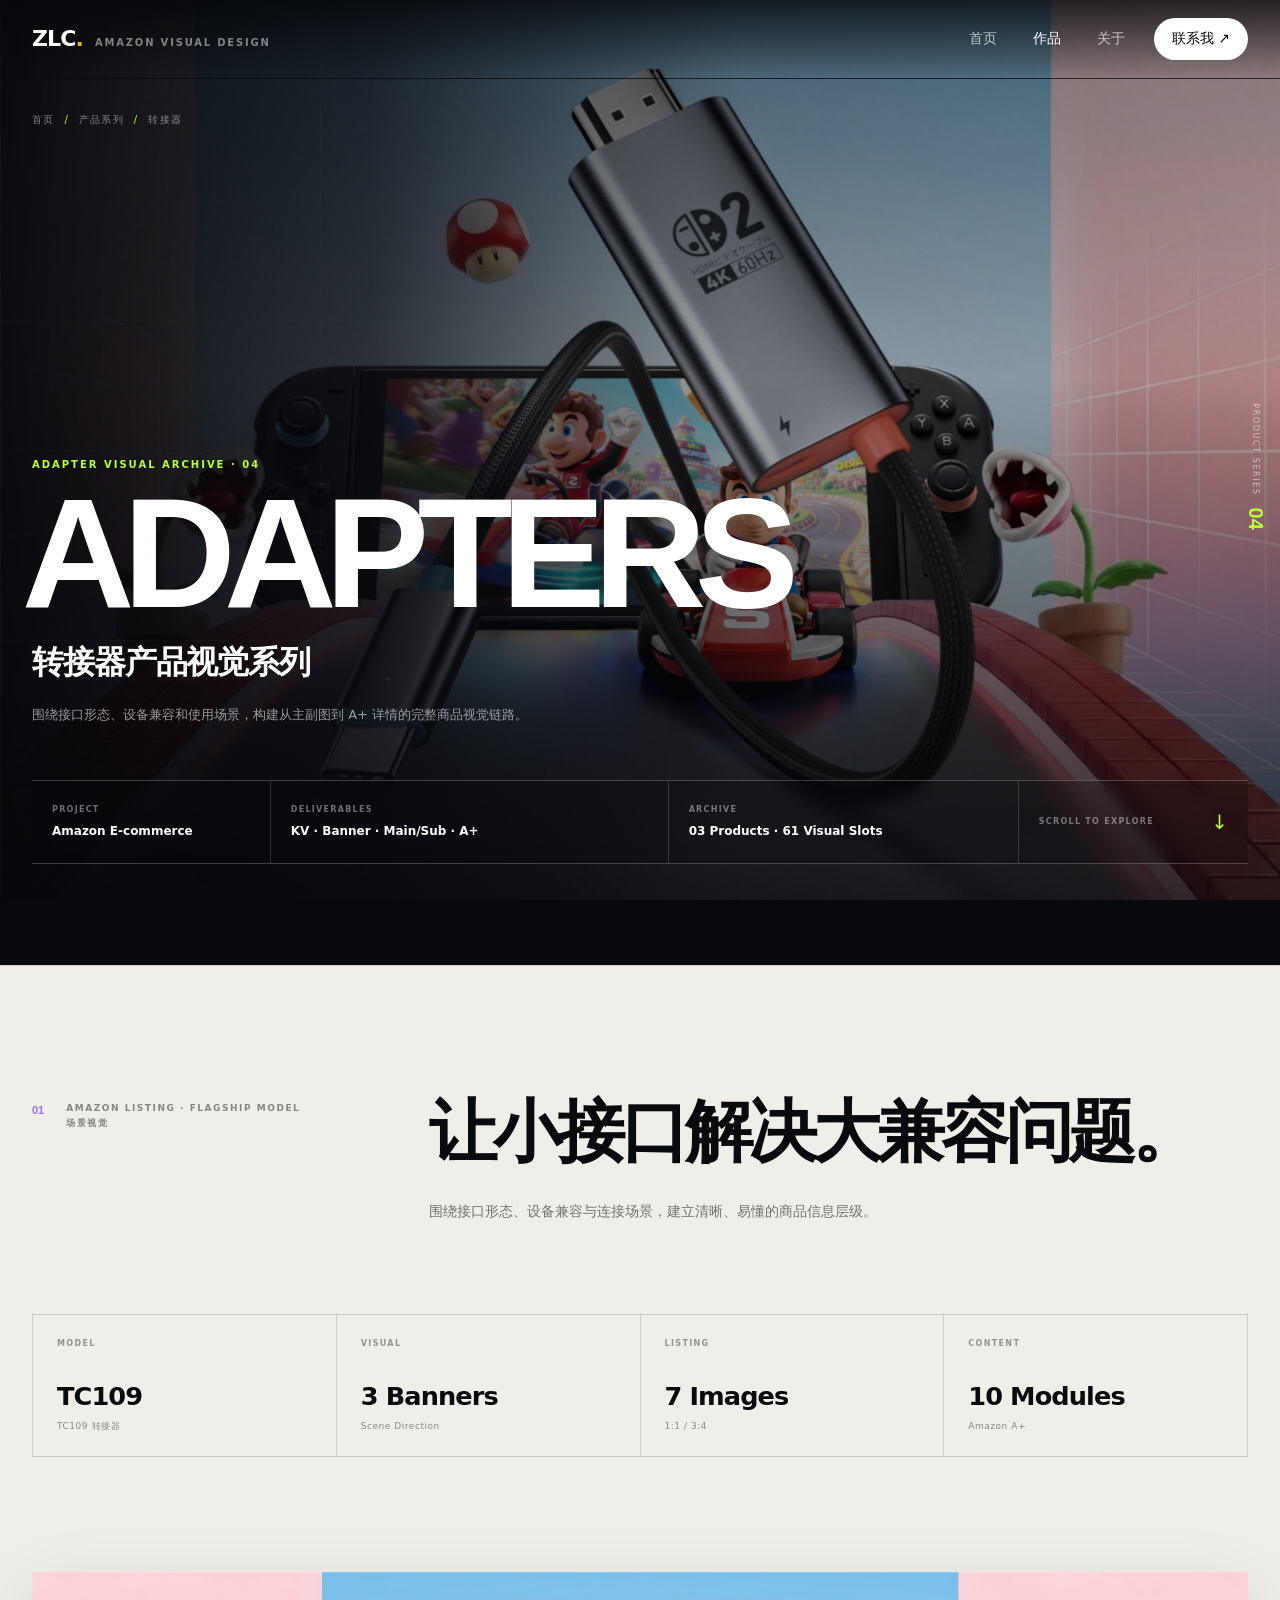
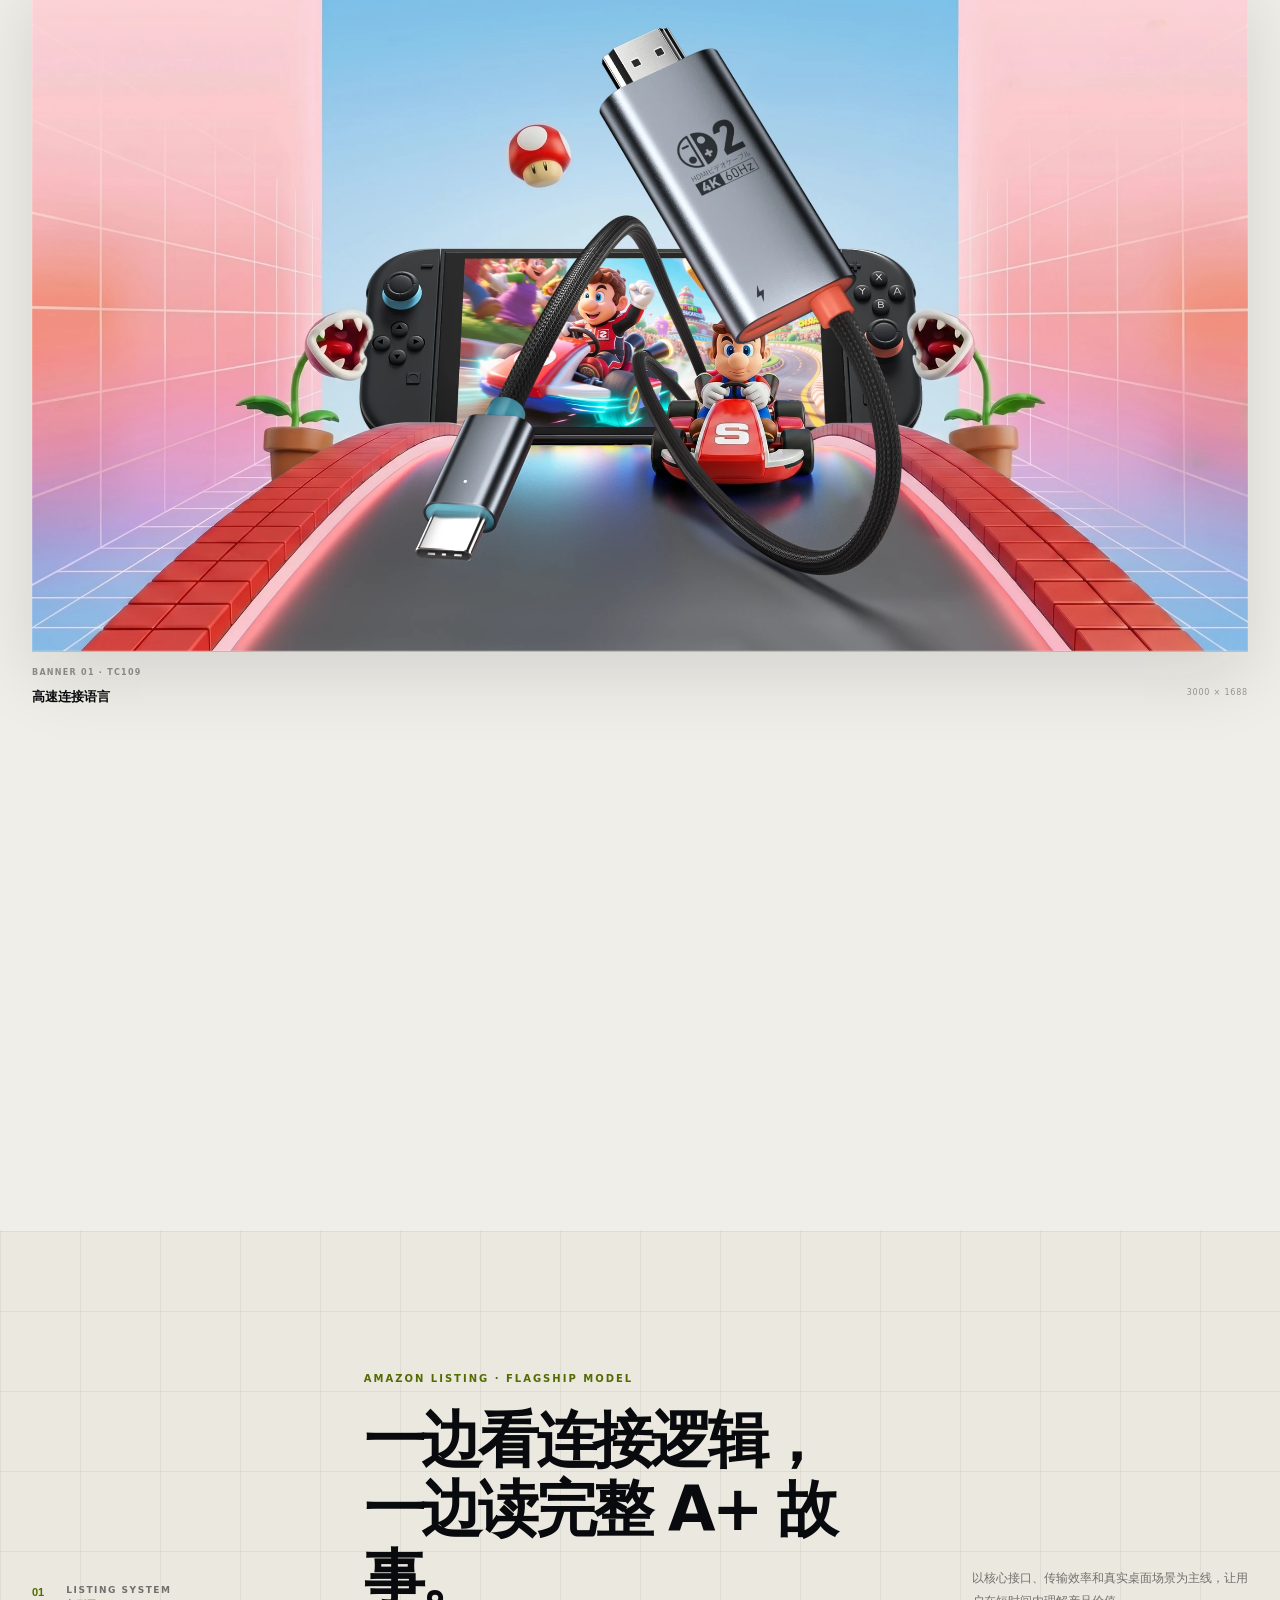
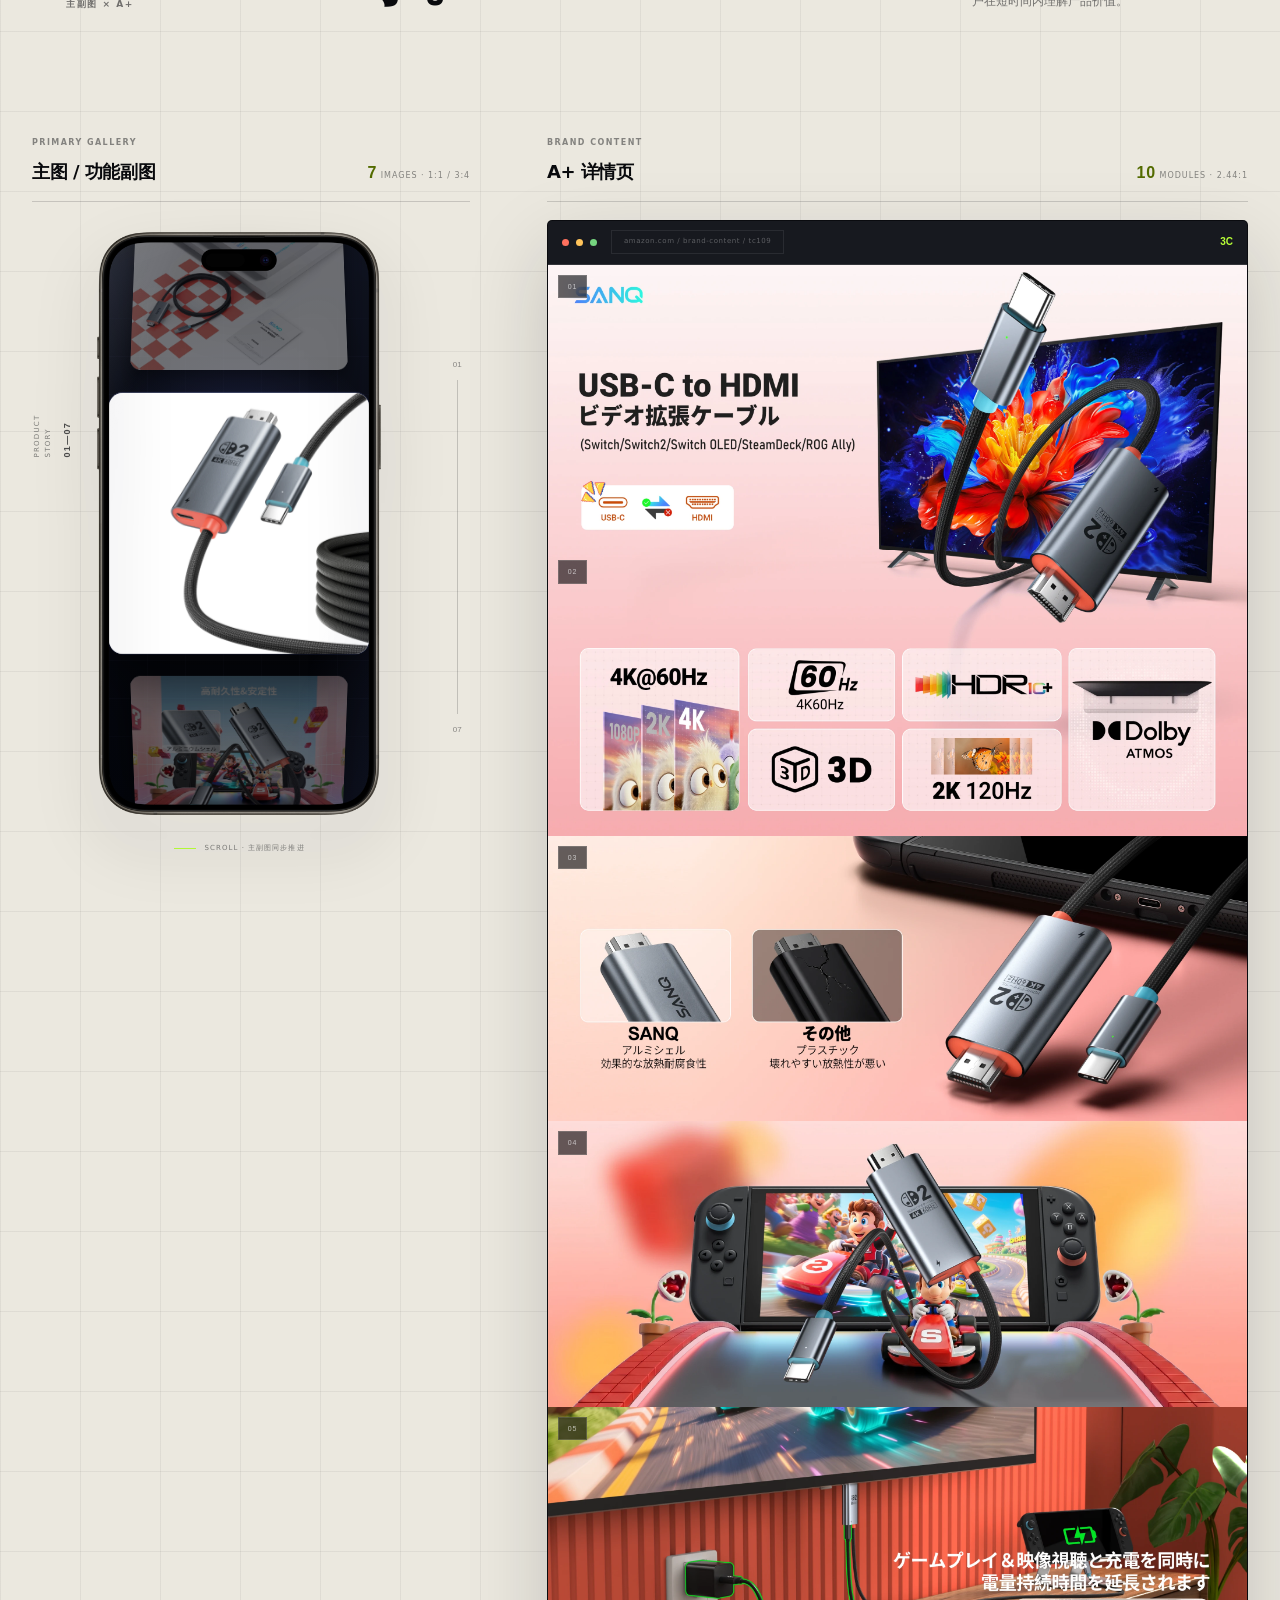
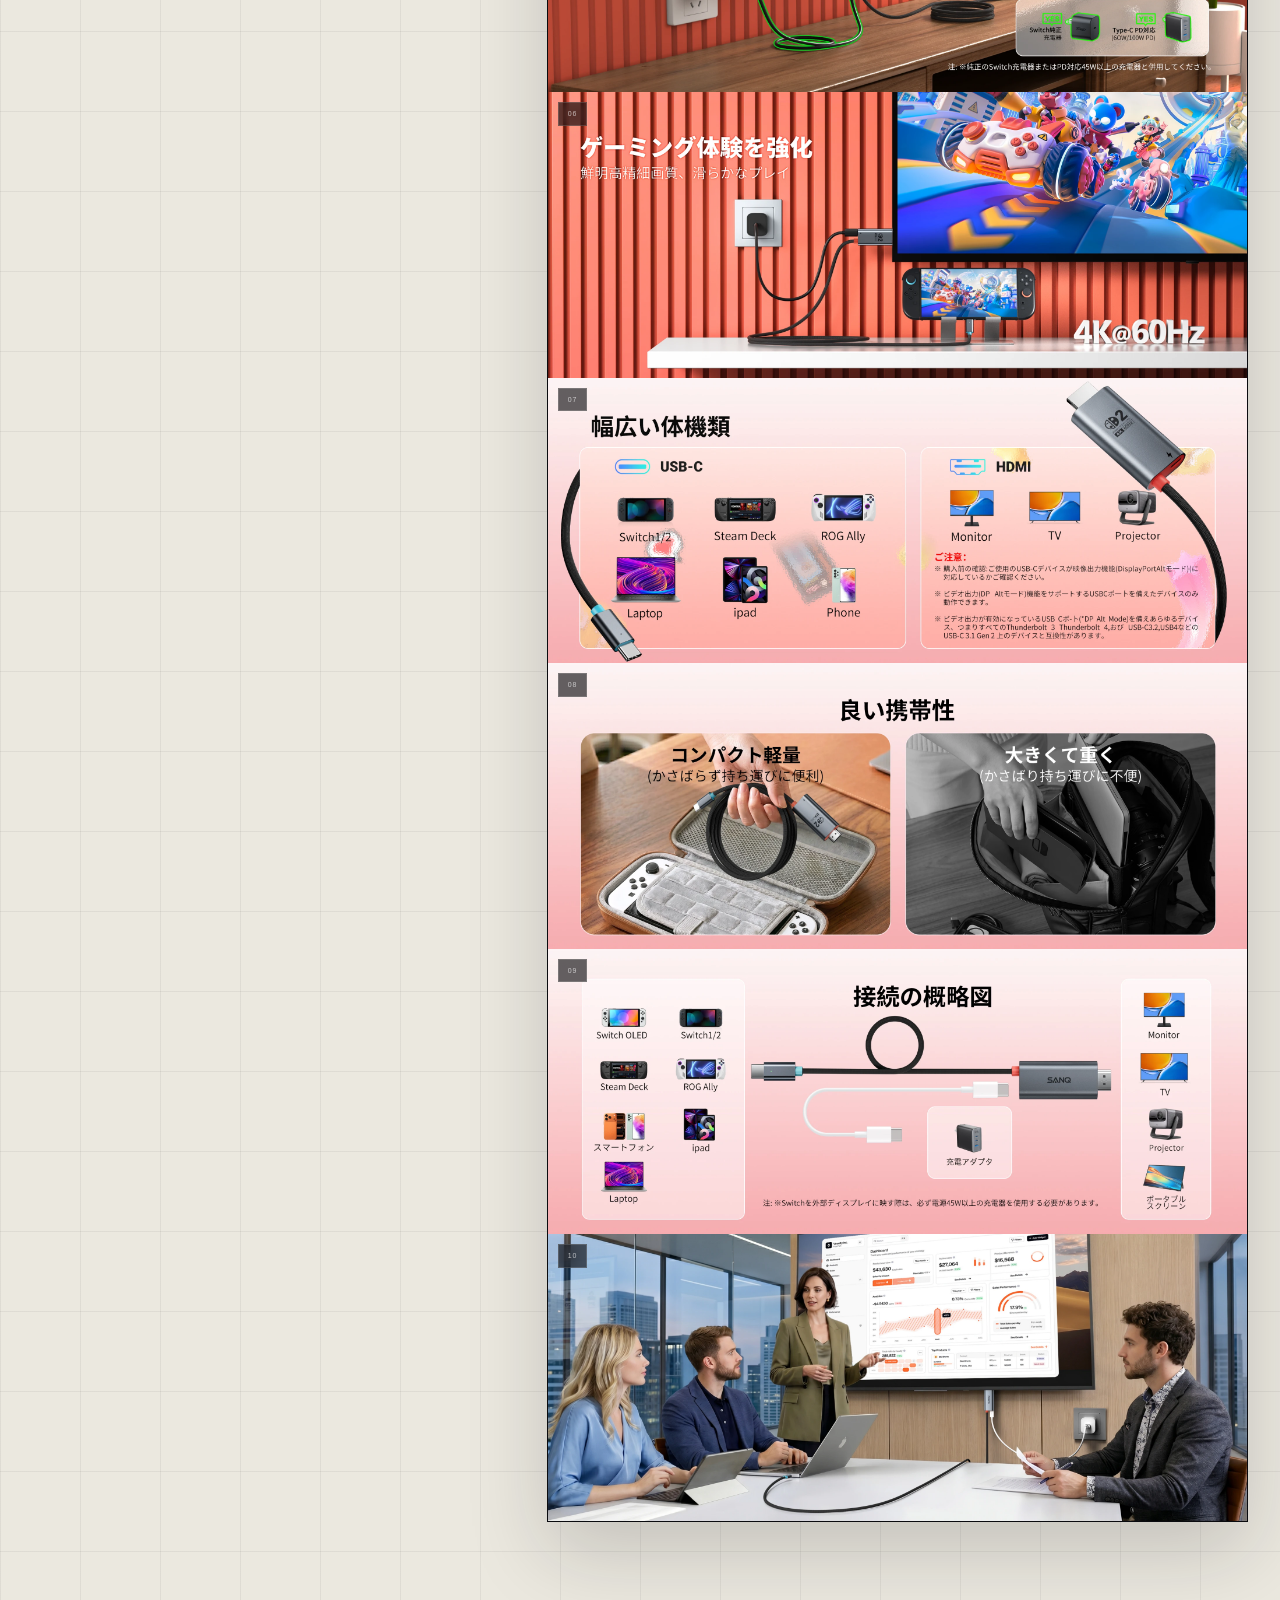
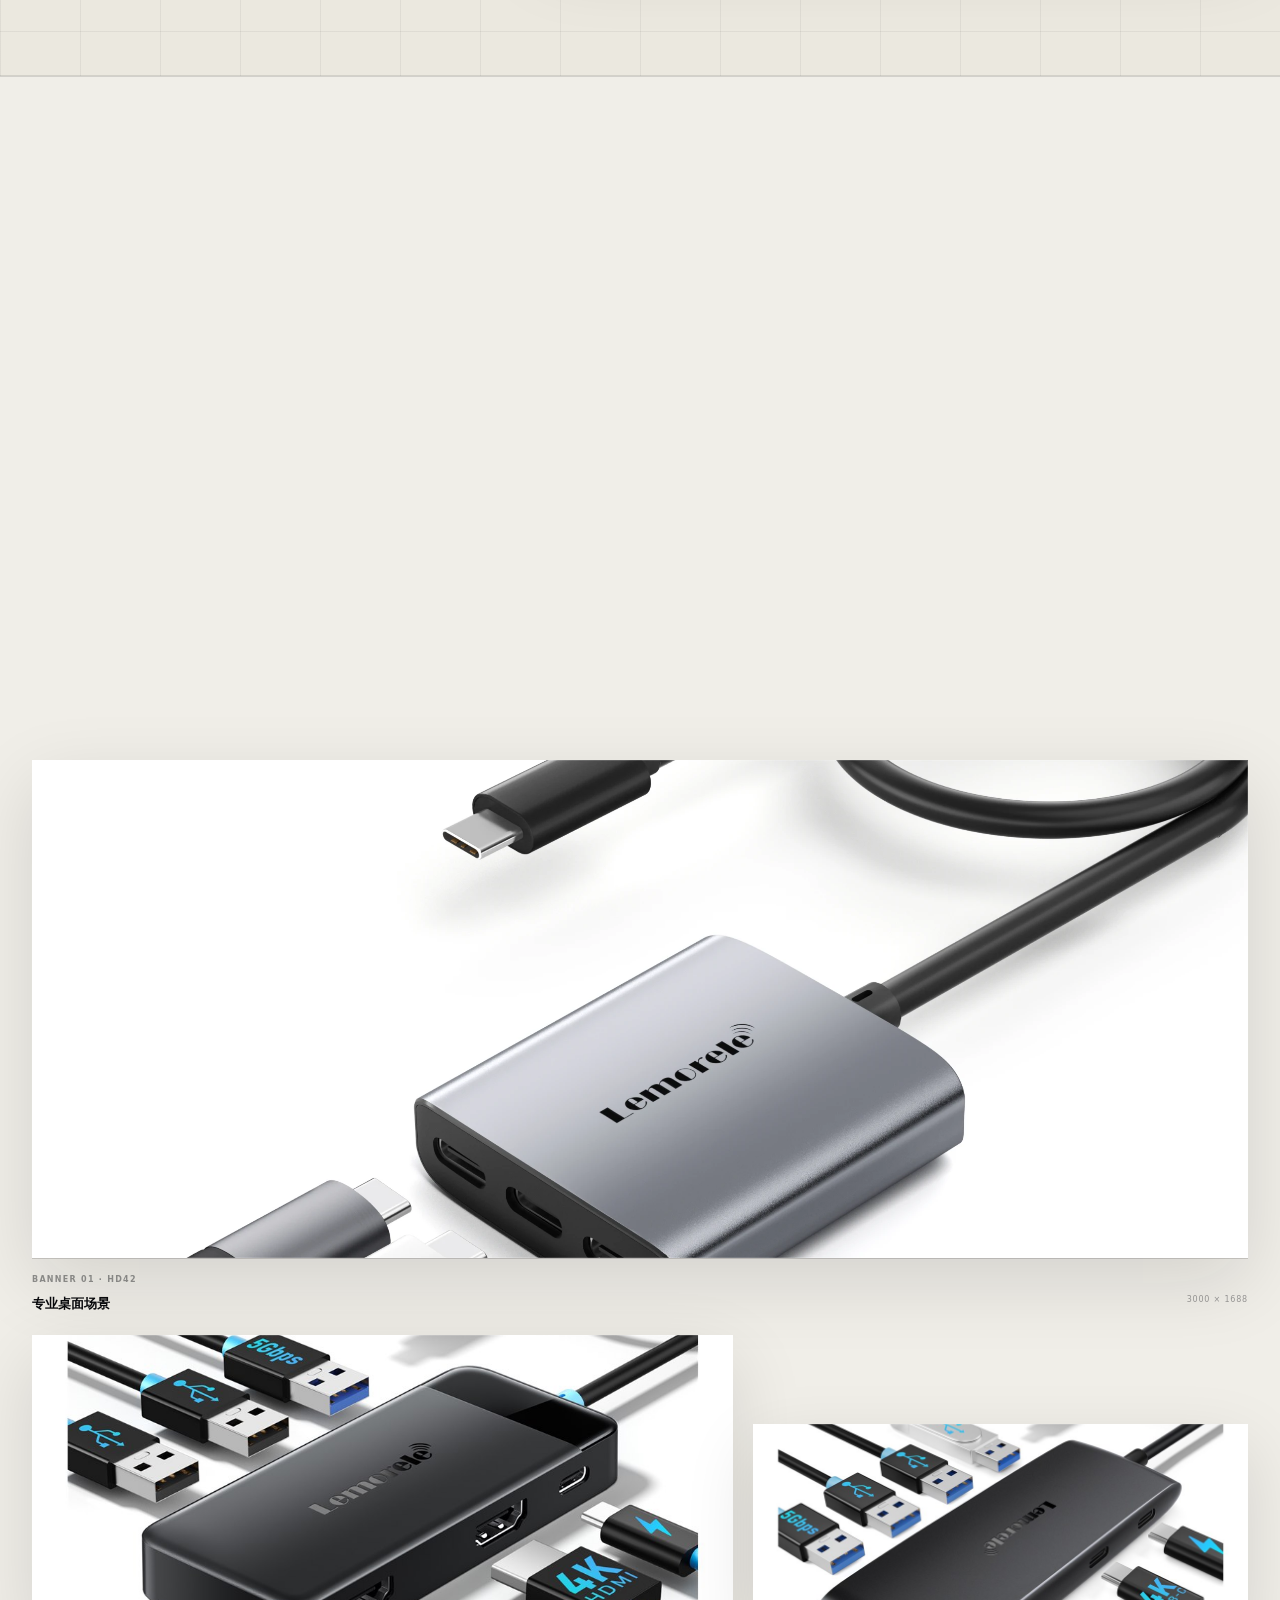
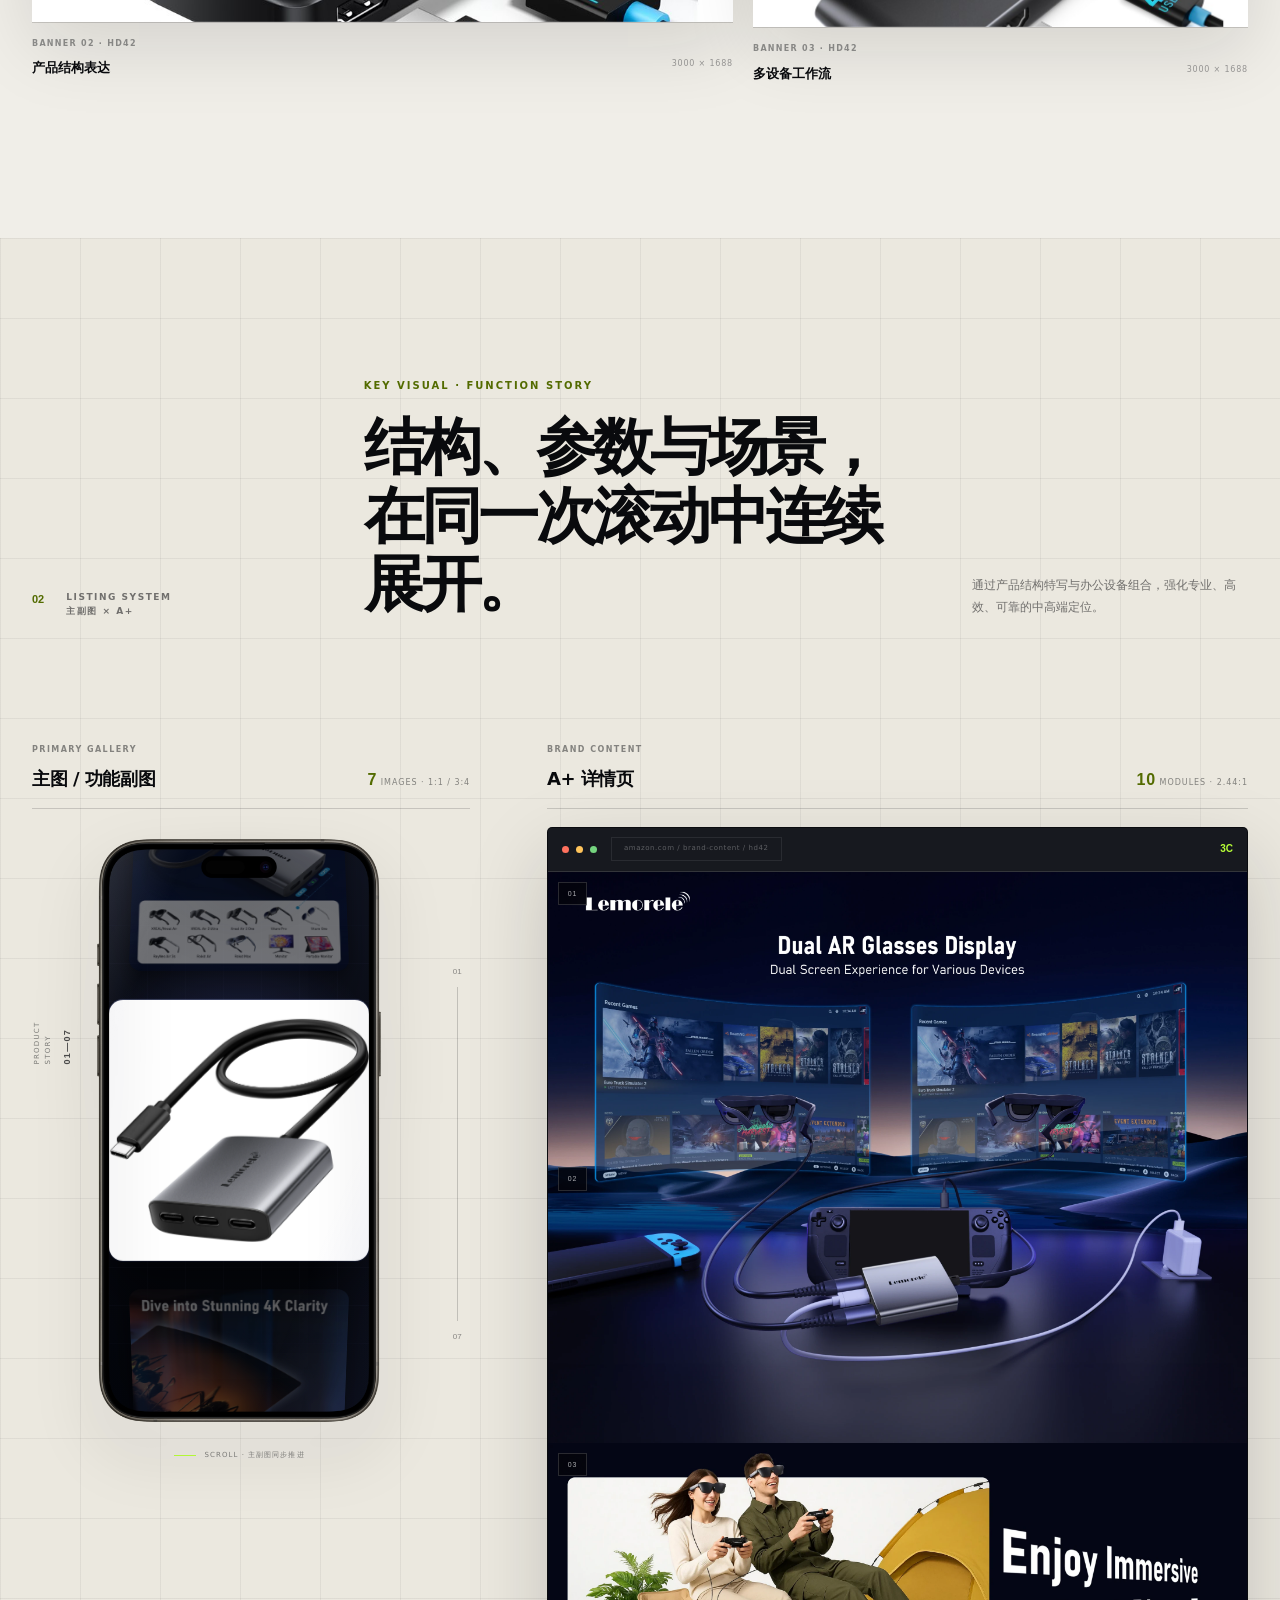
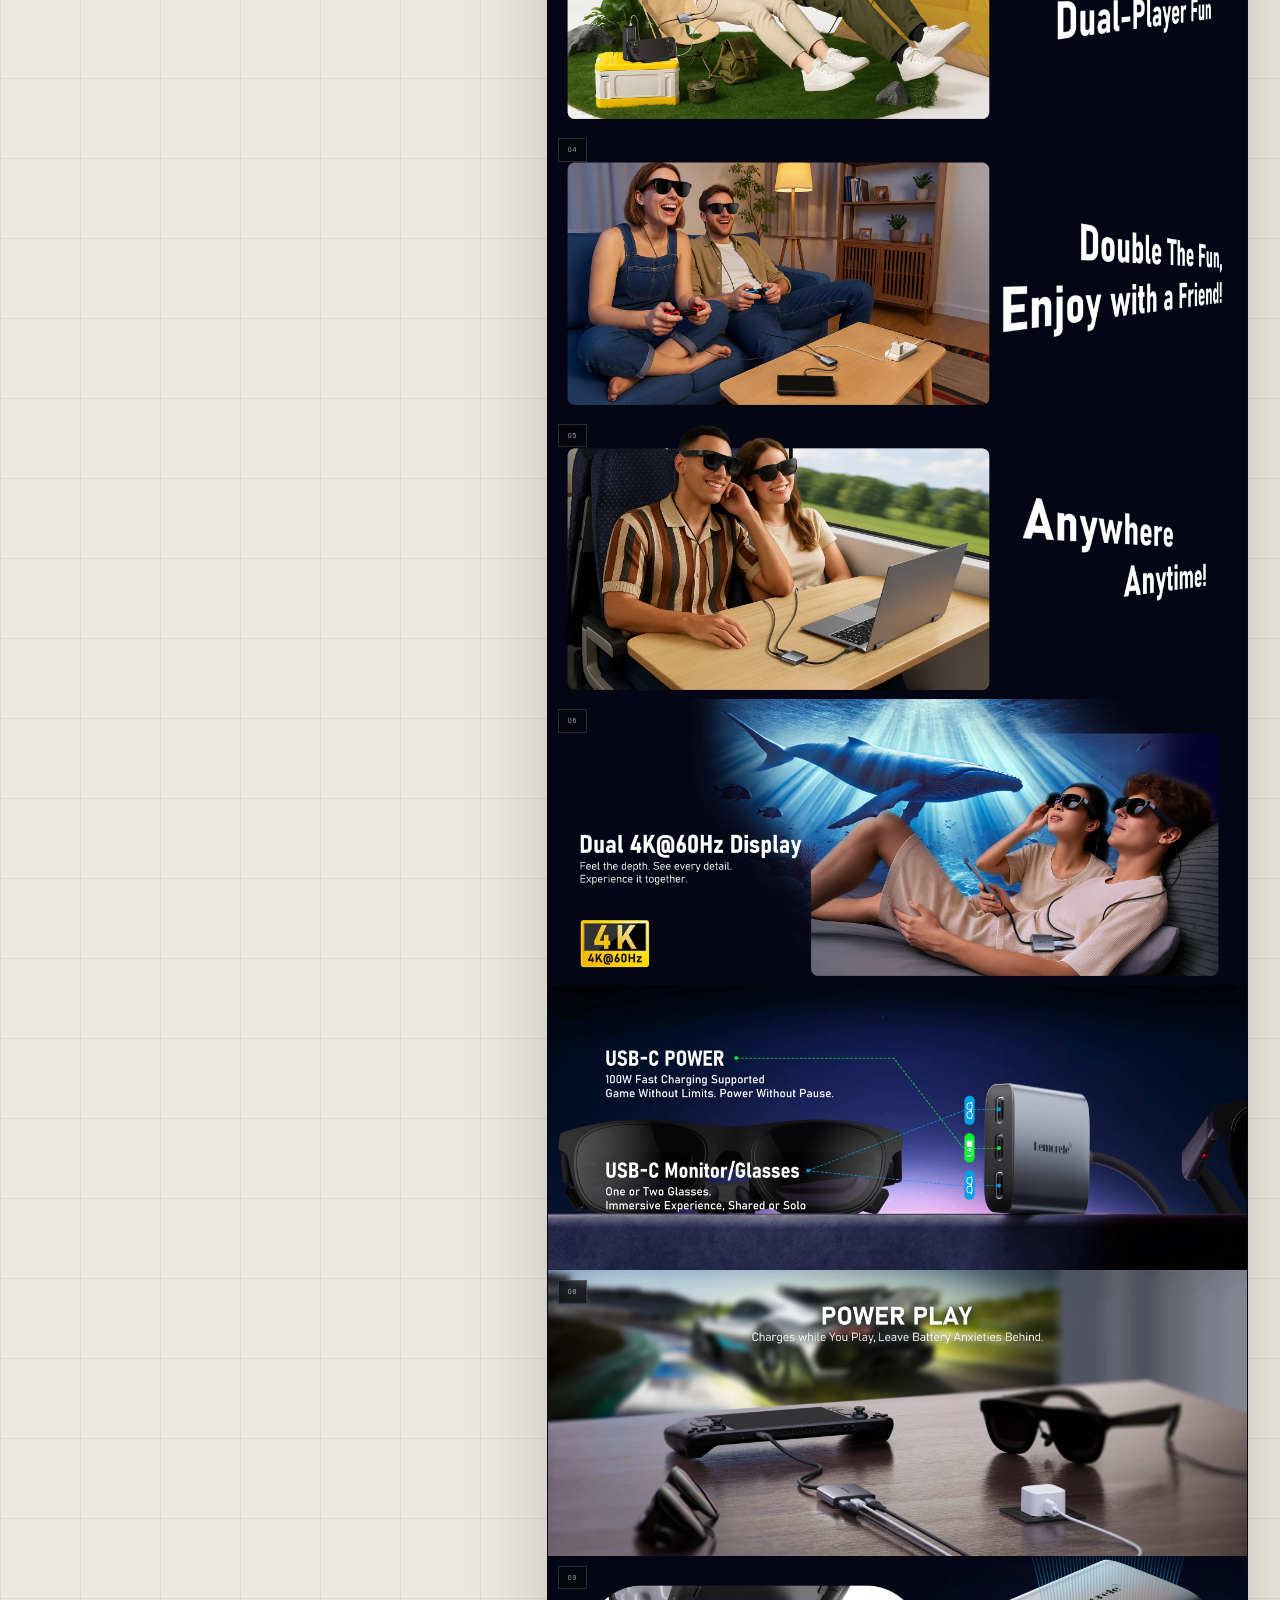
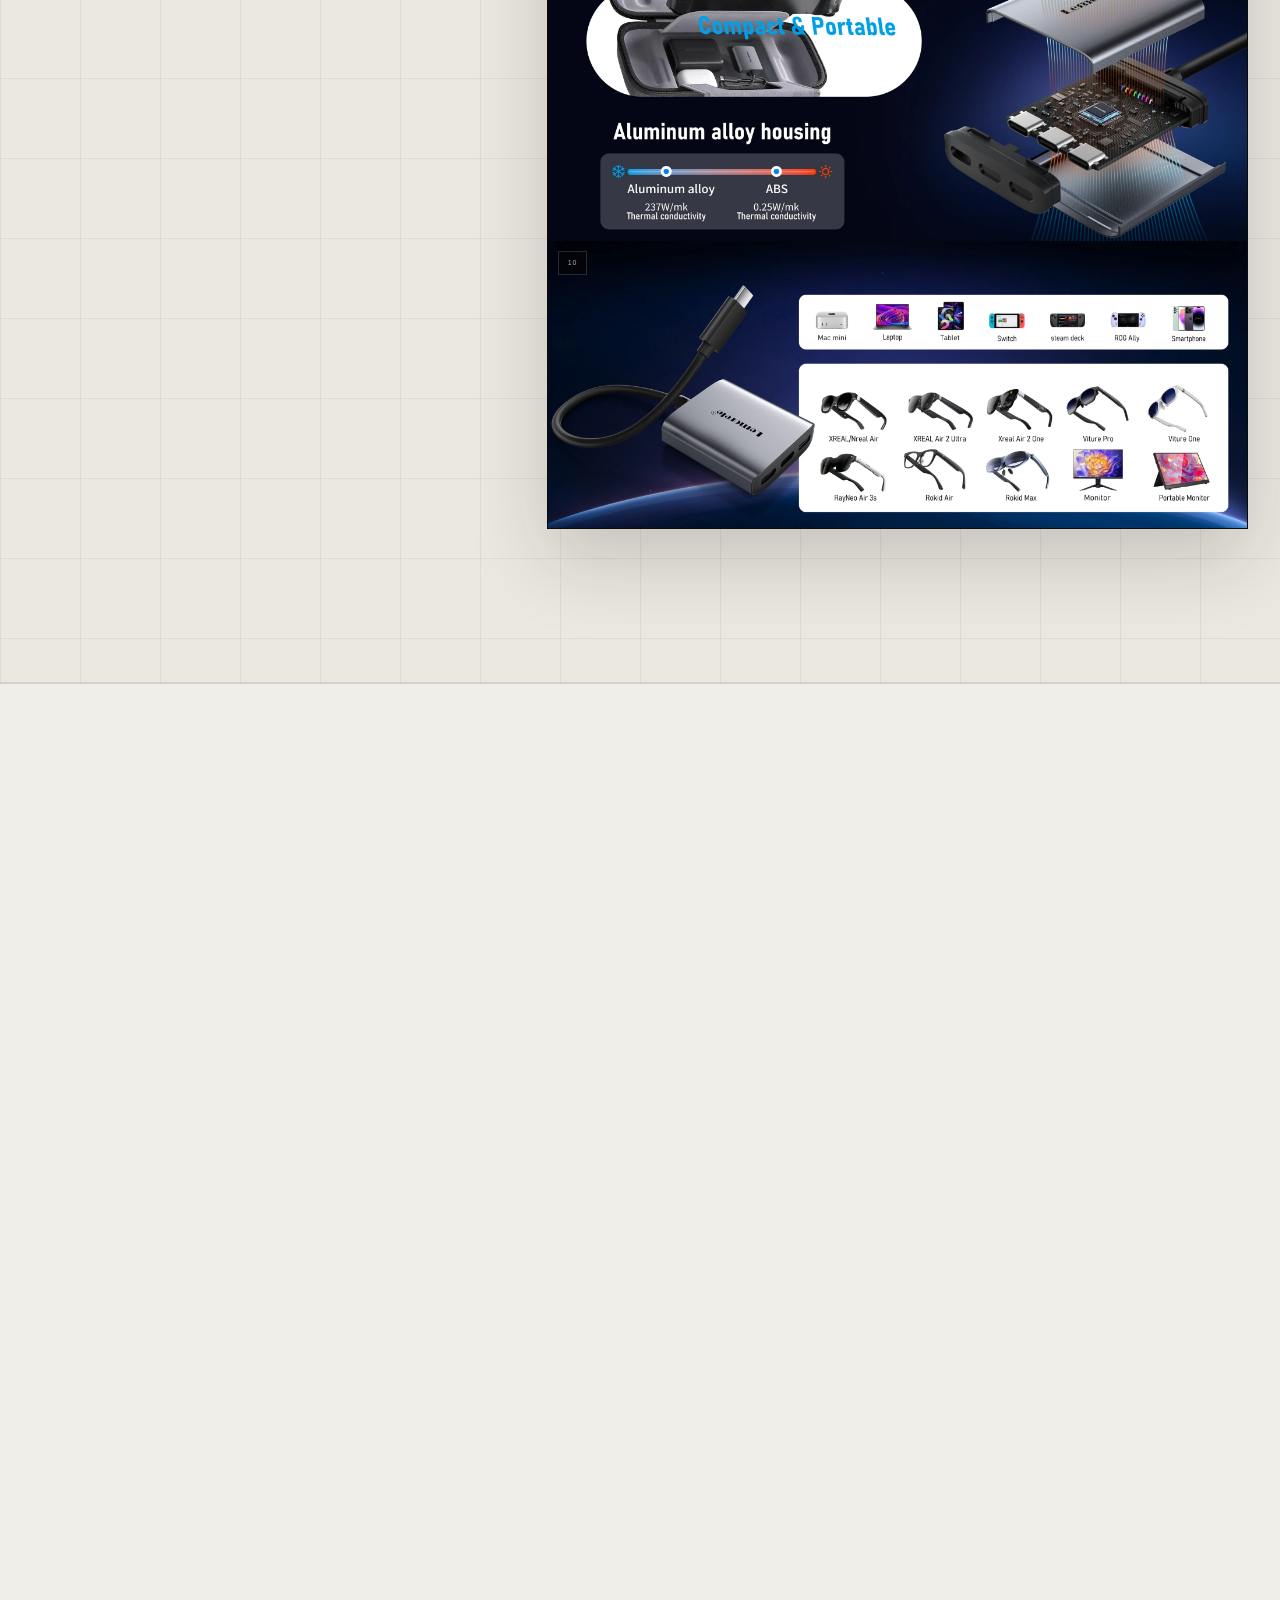
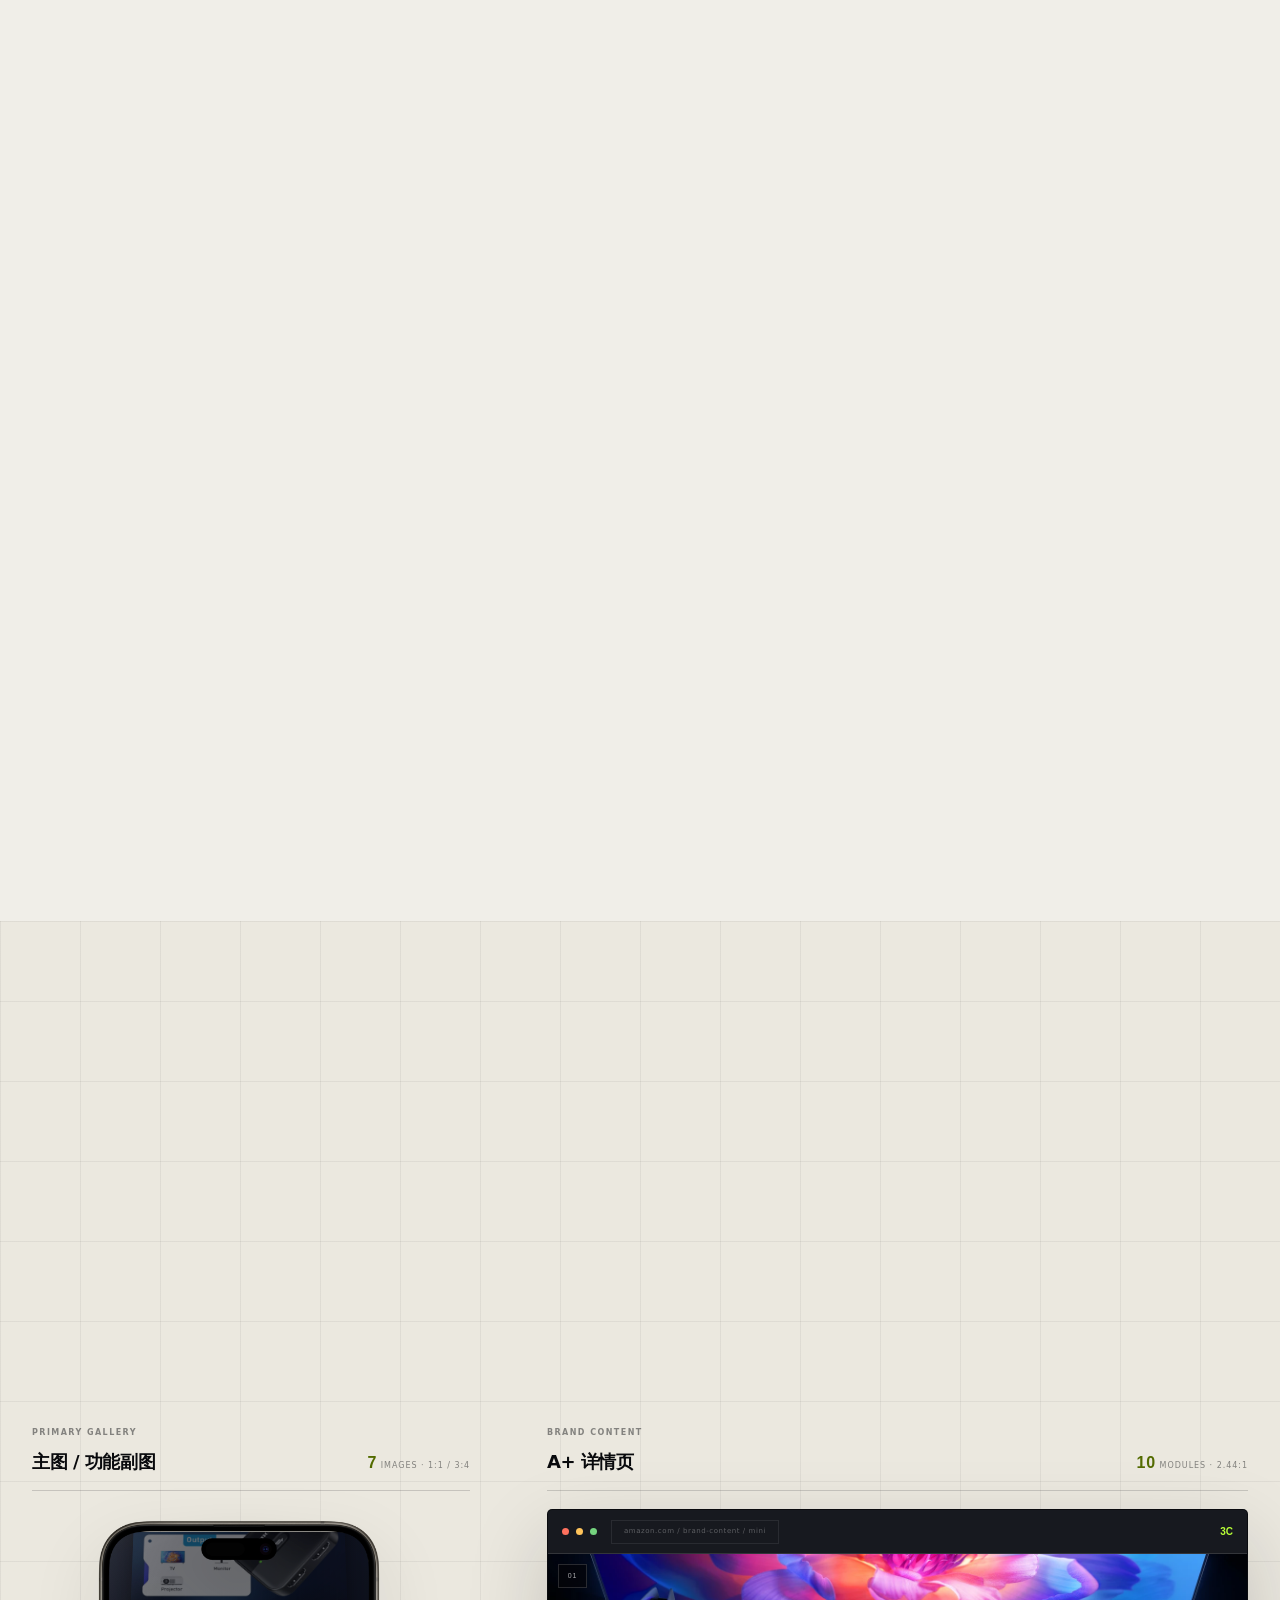
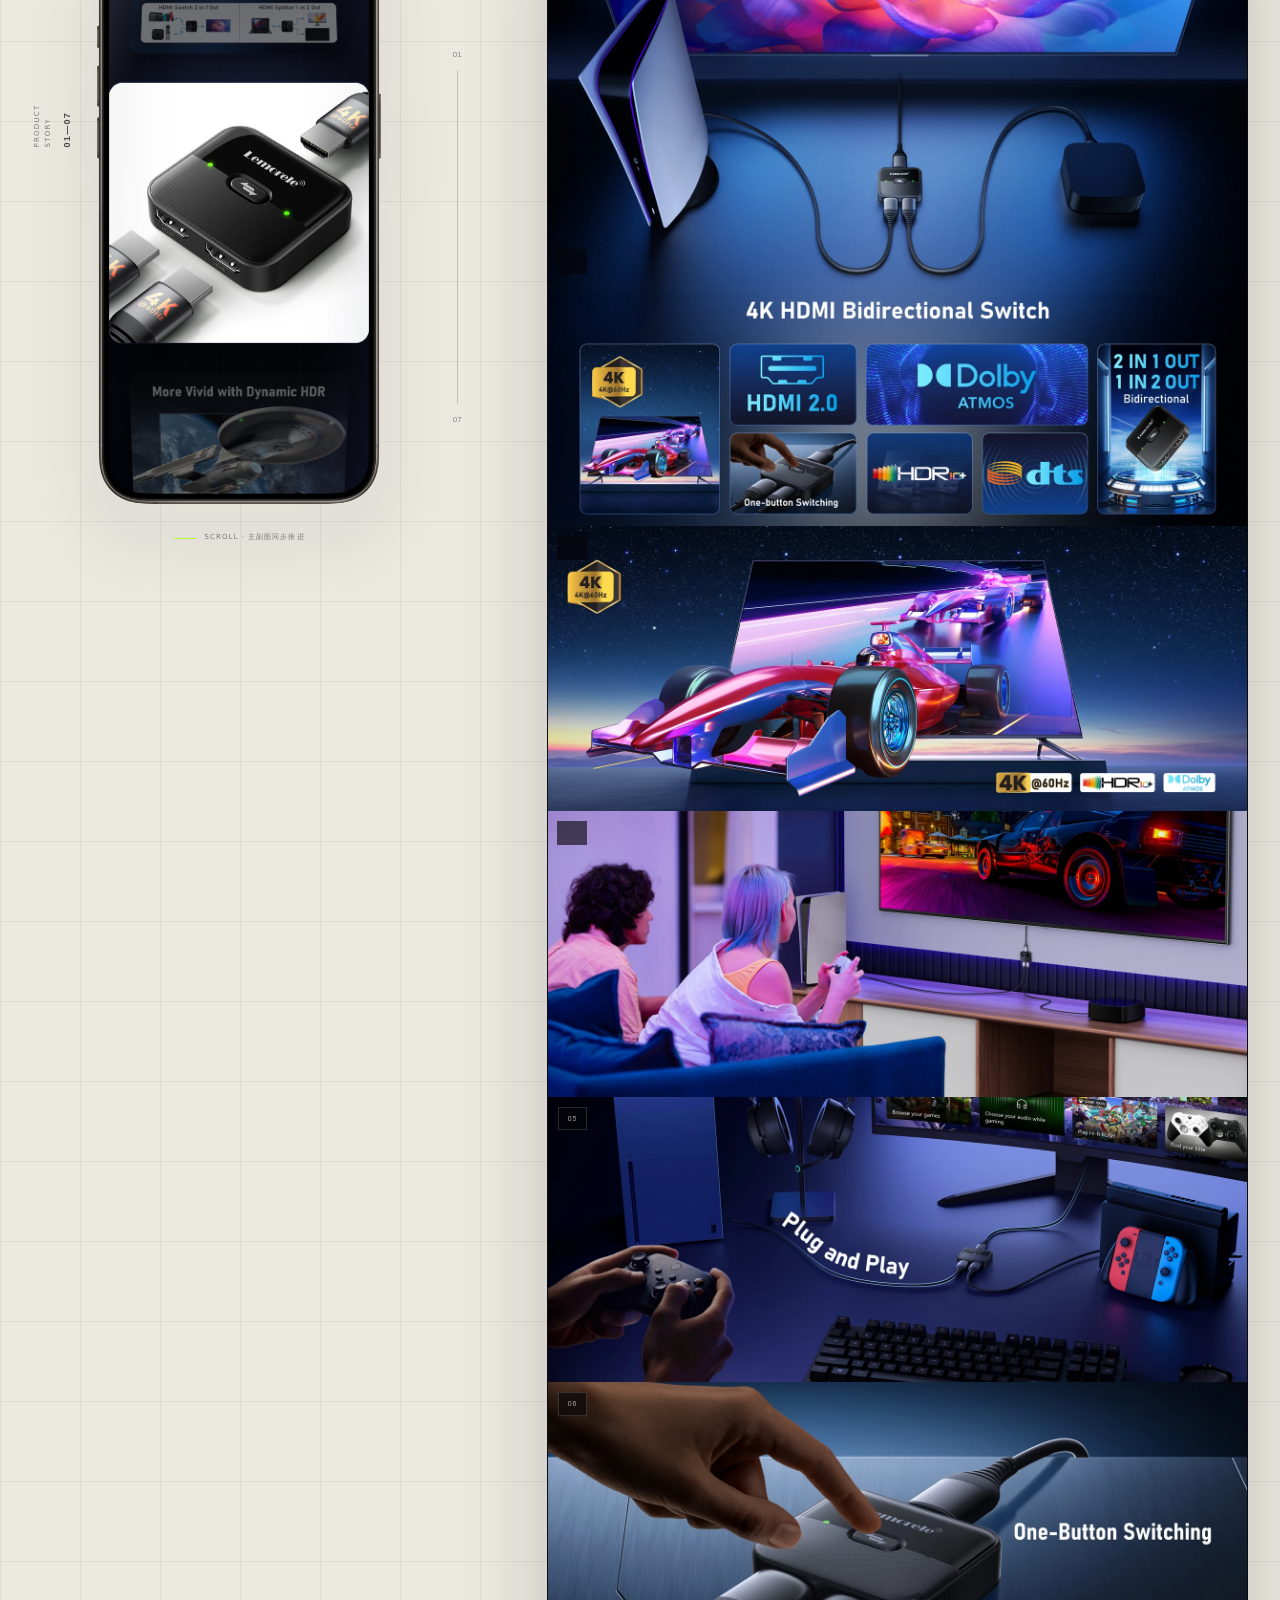
==== commit 8c32acf2: "Publish exported portfolio editor version" ====
--- a/works/adapters.html
+++ b/works/adapters.html
@@ -1,4 +1,6 @@
-<!doctype html><html lang="zh-CN" class="no-js"><head><meta charset="utf-8"><meta name="viewport" content="width=device-width,initial-scale=1"><meta name="description" content="邹林清转接器系列视觉案例：场景 Banner、亚马逊主副图与 A+ 详情页。"><meta name="theme-color" content="#0a0b0f"><title>转接器系列 · 邹林清作品集</title><link rel="icon" href="data:,"><link rel="stylesheet" href="../css/style.css?v=21"><link rel="stylesheet" href="../css/sanq02.css?v=5"><link rel="stylesheet" href="../css/docking-archive.css?v=2"><script>document.documentElement.classList.replace("no-js","js");</script></head><body data-page="adapters-archive" class="adapter-page docking-archive-page adapters-archive-page"><a class="skip-link" href="#main">跳至主要内容</a><header class="nav" id="top"><div class="container nav-inner"><a class="brand" href="../index.html"><span>ZLC<span class="brand-dot">.</span></span><small>AMAZON VISUAL DESIGN</small></a><nav class="nav-links"><a class="nav-link" href="../index.html">首页</a><a class="nav-link active" href="../index.html#series">作品</a><a class="nav-link" href="../index.html#about">关于</a><a class="nav-link nav-contact" href="../index.html#contact">联系我 <span>↗</span></a></nav><button class="burger" type="button" aria-label="打开菜单"><span></span><span></span><span></span></button></div></header><div class="mobile-menu" aria-hidden="true"><a href="../index.html">首页</a><a href="../index.html#series">产品系列</a><a href="#tc109">TC109</a><a href="#hd42">HD42</a><a href="#mini">TYPE-C MINI</a><a href="../index.html#contact">联系我</a></div><main id="main"><section class="sanq-hero"><img class="sanq-hero-media site-img" src="../assets/img/main-gallery/main-19.jpg" alt="转接器系列产品主视觉" data-img="adapters-hero" data-fixed-image><div class="sanq-hero-grid"></div><div class="container sanq-hero-inner"><p class="sanq-breadcrumb"><a href="../index.html">首页</a><span>/</span><a href="../index.html#series">产品系列</a><span>/</span>转接器</p><div class="sanq-hero-copy reveal"><span class="sanq-overline">ADAPTER VISUAL ARCHIVE · 04</span><h1 class="editable" data-edit="adapters-title">ADAPTERS</h1><p class="sanq-hero-type editable" data-edit="adapters-subtitle">转接器产品视觉系列</p><p class="sanq-hero-desc editable" data-edit="adapters-desc">围绕接口形态、设备兼容和使用场景，构建从主副图到 A+ 详情的完整商品视觉链路。</p></div><div class="sanq-hero-foot reveal"><div><span>PROJECT</span><b>Amazon E-commerce</b></div><div><span>DELIVERABLES</span><b>KV · Banner · Main/Sub · A+</b></div><div><span>ARCHIVE</span><b>03 Products · 61 Visual Slots</b></div><a href="#ac12"><span>SCROLL TO EXPLORE</span><i>↓</i></a></div></div><div class="sanq-hero-index"><span>PRODUCT SERIES</span><b>04</b></div></section><nav class="docking-series-index"><div class="container"><span>PRODUCT INDEX</span><a href="#tc109"><i>01</i>TC109 转接器</a><a href="#hd42"><i>02</i>HD42 多口转接器</a><a href="#mini"><i>03</i>TYPE-C MINI</a></div></nav><section class="sanq-overview docking-overview" id="tc109"><div class="container"><header class="sanq-section-head reveal"><div class="sanq-section-kicker"><span>01</span><p>AMAZON LISTING · FLAGSHIP MODEL<br>场景视觉</p></div><div><h2 class="editable" data-edit="adapters-p1-name">TC109 转接器<br>让小接口解决大兼容问题。</h2><p class="sanq-section-intro editable" data-edit="adapters-p1-note">围绕接口形态、设备兼容与连接场景，建立清晰、易懂的商品信息层级。</p></div></header><div class="sanq-fact-rail reveal"><div><span>MODEL</span><b>TC109</b><small>TC109 转接器</small></div><div><span>VISUAL</span><b>3 Banners</b><small>Scene Direction</small></div><div><span>LISTING</span><b>7 Images</b><small>1:1 / 3:4</small></div><div><span>CONTENT</span><b>10 Modules</b><small>Amazon A+</small></div></div><div class="sanq-banner-wall"><figure class="sanq-banner sanq-banner--wide reveal" style="--delay:0ms"><div class="sanq-banner-media"><img class="site-img js-lightbox" src="../assets/img/main-gallery/main-19.jpg" alt="TC109 转接器 Banner 1" loading="lazy" data-img="adapters-img-1" data-src="../assets/img/main-gallery/main-19.jpg"></div><figcaption><span>BANNER 01 · TC109</span><b>高速连接语言</b><em>3000 × 1688</em></figcaption></figure><figure class="sanq-banner sanq-banner--left reveal" style="--delay:70ms"><div class="sanq-banner-media"><img class="site-img js-lightbox" src="../assets/img/main-gallery/main-14.jpg" alt="tc109 视觉调性图一" loading="lazy" data-img="adapters-img-2" data-src="../assets/img/main-gallery/main-14.jpg"></div><figcaption><span>BANNER 02 · TC109</span><b>接口与结构细节</b><em>3000 × 1688</em></figcaption></figure><figure class="sanq-banner sanq-banner--right reveal" style="--delay:140ms"><div class="sanq-banner-media"><img class="site-img js-lightbox" src="../assets/img/main-gallery/main-23.jpg" alt="tc109 视觉调性图二" loading="lazy" data-img="adapters-img-3" data-src="../assets/img/main-gallery/main-23.jpg"></div><figcaption><span>BANNER 03 · TC109</span><b>桌面场景表达</b><em>3000 × 1688</em></figcaption></figure></div></div></section>
-<section class="sanq-system docking-system"><div class="container"><header class="sanq-system-head reveal"><div class="sanq-section-kicker sanq-section-kicker--dark"><span>01</span><p>LISTING SYSTEM<br>主副图 × A+</p></div><div><span class="sanq-overline">AMAZON LISTING · FLAGSHIP MODEL</span><h2>一边看连接逻辑，<br>一边读完整 A+ 故事。</h2></div><p class="editable" data-edit="adapters-tc109-system-note">以核心接口、传输效率和真实桌面场景为主线，让用户在短时间内理解产品价值。</p></header><div class="sanq-showcase" data-sync-showcase data-product="tc109"><aside class="sanq-listing-lane"><div class="sanq-listing-sticky" data-listing-sticky><div class="sanq-lane-head"><div><span>PRIMARY GALLERY</span><h3>主图 / 功能副图</h3></div><p><b>7</b> IMAGES · 1:1 / 3:4</p></div><div class="sanq-phone-stage"><div class="sanq-phone-note"><span>PRODUCT<br>STORY</span><b>01—07</b></div><div class="sanq-phone-shell"><div class="sanq-phone-screen" data-listing-window><div class="sanq-listing-track" data-listing-track><img class="" src="../assets/img/main-gallery/main-19.jpg" alt="TC109 转接器 主副图 1" loading="eager" data-sync-key="adapters-tc109-listing-01"><img class="" src="../assets/img/main-gallery/main-14.jpg" alt="TC109 转接器 主副图 2" loading="eager" data-sync-key="adapters-tc109-listing-02"><img class="" src="../assets/img/main-gallery/main-23.jpg" alt="TC109 转接器 主副图 3" loading="eager" data-sync-key="adapters-tc109-listing-03"><img class="" src="../assets/img/main-gallery/main-19.jpg" alt="TC109 转接器 主副图 4" loading="eager" data-sync-key="adapters-tc109-listing-04"><img class="" src="../assets/img/main-gallery/main-14.jpg" alt="TC109 转接器 主副图 5" loading="eager" data-sync-key="adapters-tc109-listing-05"><img class="" src="../assets/img/main-gallery/main-23.jpg" alt="TC109 转接器 主副图 6" loading="eager" data-sync-key="adapters-tc109-listing-06"><img class="" src="../assets/img/main-gallery/main-19.jpg" alt="TC109 转接器 主副图 7" loading="eager" data-sync-key="adapters-tc109-listing-07"></div><span class="sanq-screen-sheen"></span></div><img class="sanq-phone-frame" src="../assets/img/sanq02-phone-frame.png" width="516" height="1054" alt="" aria-hidden="true"></div><div class="sanq-reel-progress"><span data-reel-index>01</span><i><b data-reel-progress></b></i><span>07</span></div><p class="sanq-scroll-hint"><i></i> SCROLL · 主副图同步推进</p></div></div><div class="sanq-mobile-gallery"><div class="sanq-mobile-rail" data-mobile-rail tabindex="0"><figure class="has-img"><div class="docking-mobile-media"><img class="site-img js-lightbox" src="../assets/img/main-gallery/main-19.jpg" alt="TC109 转接器 主副图 1" loading="lazy" data-img="adapters-tc109-listing-01" data-src="../assets/img/main-gallery/main-19.jpg"></div><figcaption><span>01</span>产品主图</figcaption></figure><figure class="has-img"><div class="docking-mobile-media"><img class="site-img js-lightbox" src="../assets/img/main-gallery/main-14.jpg" alt="TC109 转接器 主副图 2" loading="lazy" data-img="adapters-tc109-listing-02" data-src="../assets/img/main-gallery/main-14.jpg"></div><figcaption><span>02</span>功能副图</figcaption></figure><figure class="has-img"><div class="docking-mobile-media"><img class="site-img js-lightbox" src="../assets/img/main-gallery/main-23.jpg" alt="TC109 转接器 主副图 3" loading="lazy" data-img="adapters-tc109-listing-03" data-src="../assets/img/main-gallery/main-23.jpg"></div><figcaption><span>03</span>功能副图</figcaption></figure><figure class="has-img"><div class="docking-mobile-media"><img class="site-img js-lightbox" src="../assets/img/main-gallery/main-19.jpg" alt="TC109 转接器 主副图 4" loading="lazy" data-img="adapters-tc109-listing-04" data-src="../assets/img/main-gallery/main-19.jpg"></div><figcaption><span>04</span>功能副图</figcaption></figure><figure class="has-img"><div class="docking-mobile-media"><img class="site-img js-lightbox" src="../assets/img/main-gallery/main-14.jpg" alt="TC109 转接器 主副图 5" loading="lazy" data-img="adapters-tc109-listing-05" data-src="../assets/img/main-gallery/main-14.jpg"></div><figcaption><span>05</span>功能副图</figcaption></figure><figure class="has-img"><div class="docking-mobile-media"><img class="site-img js-lightbox" src="../assets/img/main-gallery/main-23.jpg" alt="TC109 转接器 主副图 6" loading="lazy" data-img="adapters-tc109-listing-06" data-src="../assets/img/main-gallery/main-23.jpg"></div><figcaption><span>06</span>功能副图</figcaption></figure><figure class="has-img"><div class="docking-mobile-media"><img class="site-img js-lightbox" src="../assets/img/main-gallery/main-19.jpg" alt="TC109 转接器 主副图 7" loading="lazy" data-img="adapters-tc109-listing-07" data-src="../assets/img/main-gallery/main-19.jpg"></div><figcaption><span>07</span>功能副图</figcaption></figure></div><div class="sanq-mobile-controls"><p><span data-mobile-index>01</span> / 07</p><div><button type="button" data-mobile-prev>←</button><button type="button" data-mobile-next>→</button></div></div></div></aside><article class="sanq-aplus-lane"><div class="sanq-lane-head sanq-lane-head--aplus"><div><span>BRAND CONTENT</span><h3>A+ 详情页</h3></div><p><b>10</b> MODULES · 2.44:1</p></div><div class="sanq-aplus-browser"><div class="sanq-browser-bar"><i></i><i></i><i></i><span>amazon.com / brand-content / tc109</span><b>3C</b></div><div class="sanq-aplus-document"><figure class="has-img"><img class="site-img js-lightbox" src="../assets/img/main-gallery/main-19.jpg" alt="TC109 转接器 A+ 模块 1" loading="lazy" data-img="adapters-tc109-aplus-01" data-src="../assets/img/main-gallery/main-19.jpg"><figcaption>01</figcaption></figure><figure class="has-img"><img class="site-img js-lightbox" src="../assets/img/main-gallery/main-14.jpg" alt="TC109 转接器 A+ 模块 2" loading="lazy" data-img="adapters-tc109-aplus-02" data-src="../assets/img/main-gallery/main-14.jpg"><figcaption>02</figcaption></figure><figure class="has-img"><img class="site-img js-lightbox" src="../assets/img/main-gallery/main-23.jpg" alt="TC109 转接器 A+ 模块 3" loading="lazy" data-img="adapters-tc109-aplus-03" data-src="../assets/img/main-gallery/main-23.jpg"><figcaption>03</figcaption></figure><figure class="has-img"><img class="site-img js-lightbox" src="../assets/img/main-gallery/main-19.jpg" alt="TC109 转接器 A+ 模块 4" loading="lazy" data-img="adapters-tc109-aplus-04" data-src="../assets/img/main-gallery/main-19.jpg"><figcaption>04</figcaption></figure><figure class="has-img"><img class="site-img js-lightbox" src="../assets/img/main-gallery/main-14.jpg" alt="TC109 转接器 A+ 模块 5" loading="lazy" data-img="adapters-tc109-aplus-05" data-src="../assets/img/main-gallery/main-14.jpg"><figcaption>05</figcaption></figure><figure class="has-img"><img class="site-img js-lightbox" src="../assets/img/main-gallery/main-23.jpg" alt="TC109 转接器 A+ 模块 6" loading="lazy" data-img="adapters-tc109-aplus-06" data-src="../assets/img/main-gallery/main-23.jpg"><figcaption>06</figcaption></figure><figure class="has-img"><img class="site-img js-lightbox" src="../assets/img/main-gallery/main-19.jpg" alt="TC109 转接器 A+ 模块 7" loading="lazy" data-img="adapters-tc109-aplus-07" data-src="../assets/img/main-gallery/main-19.jpg"><figcaption>07</figcaption></figure><figure class="has-img"><img class="site-img js-lightbox" src="../assets/img/main-gallery/main-14.jpg" alt="TC109 转接器 A+ 模块 8" loading="lazy" data-img="adapters-tc109-aplus-08" data-src="../assets/img/main-gallery/main-14.jpg"><figcaption>08</figcaption></figure><figure class="has-img"><img class="site-img js-lightbox" src="../assets/img/main-gallery/main-23.jpg" alt="TC109 转接器 A+ 模块 9" loading="lazy" data-img="adapters-tc109-aplus-09" data-src="../assets/img/main-gallery/main-23.jpg"><figcaption>09</figcaption></figure><figure class="has-img"><img class="site-img js-lightbox" src="../assets/img/main-gallery/main-19.jpg" alt="TC109 转接器 A+ 模块 10" loading="lazy" data-img="adapters-tc109-aplus-10" data-src="../assets/img/main-gallery/main-19.jpg"><figcaption>10</figcaption></figure></div></div></article></div></div></section><section class="sanq-overview docking-overview" id="hd42"><div class="container"><header class="sanq-section-head reveal"><div class="sanq-section-kicker"><span>02</span><p>KEY VISUAL · FUNCTION STORY<br>场景视觉</p></div><div><h2 class="editable" data-edit="adapters-p2-name">HD42 转接器<br>让多接口功能一眼可懂。</h2><p class="sanq-section-intro editable" data-edit="adapters-p2-note">以办公设备组合、产品结构特写和克制的参数语言，强化稳定连接与高效扩展的使用价值。</p></div></header><div class="sanq-fact-rail reveal"><div><span>MODEL</span><b>HD42</b><small>HD42 转接器</small></div><div><span>VISUAL</span><b>3 Banners</b><small>Scene Direction</small></div><div><span>LISTING</span><b>7 Images</b><small>1:1 / 3:4</small></div><div><span>CONTENT</span><b>10 Modules</b><small>Amazon A+</small></div></div><div class="sanq-banner-wall"><figure class="sanq-banner sanq-banner--wide reveal" style="--delay:0ms"><div class="sanq-banner-media"><img class="site-img js-lightbox" src="../assets/img/main-gallery/main-11.jpg" alt="HD42 转接器 Banner 1" loading="lazy" data-img="adapters-img-4" data-src="../assets/img/main-gallery/main-11.jpg"></div><figcaption><span>BANNER 01 · HD42</span><b>专业桌面场景</b><em>3000 × 1688</em></figcaption></figure><figure class="sanq-banner sanq-banner--left reveal" style="--delay:70ms"><div class="sanq-banner-media"><img class="site-img js-lightbox" src="../assets/img/main-gallery/main-20.jpg" alt="hd42 视觉调性图一" loading="lazy" data-img="adapters-img-5" data-src="../assets/img/main-gallery/main-20.jpg"></div><figcaption><span>BANNER 02 · HD42</span><b>产品结构表达</b><em>3000 × 1688</em></figcaption></figure><figure class="sanq-banner sanq-banner--right reveal" style="--delay:140ms"><div class="sanq-banner-media"><img class="site-img js-lightbox" src="../assets/img/main-gallery/main-24.jpg" alt="hd42 视觉调性图二" loading="lazy" data-img="adapters-img-6" data-src="../assets/img/main-gallery/main-24.jpg"></div><figcaption><span>BANNER 03 · HD42</span><b>多设备工作流</b><em>3000 × 1688</em></figcaption></figure></div></div></section>
-<section class="sanq-system docking-system"><div class="container"><header class="sanq-system-head reveal"><div class="sanq-section-kicker sanq-section-kicker--dark"><span>02</span><p>LISTING SYSTEM<br>主副图 × A+</p></div><div><span class="sanq-overline">KEY VISUAL · FUNCTION STORY</span><h2>结构、参数与场景，<br>在同一次滚动中连续展开。</h2></div><p class="editable" data-edit="adapters-hd42-system-note">通过产品结构特写与办公设备组合，强化专业、高效、可靠的中高端定位。</p></header><div class="sanq-showcase" data-sync-showcase data-product="hd42"><aside class="sanq-listing-lane"><div class="sanq-listing-sticky" data-listing-sticky><div class="sanq-lane-head"><div><span>PRIMARY GALLERY</span><h3>主图 / 功能副图</h3></div><p><b>7</b> IMAGES · 1:1 / 3:4</p></div><div class="sanq-phone-stage"><div class="sanq-phone-note"><span>PRODUCT<br>STORY</span><b>01—07</b></div><div class="sanq-phone-shell"><div class="sanq-phone-screen" data-listing-window><div class="sanq-listing-track" data-listing-track><img class="" src="../assets/img/main-gallery/main-11.jpg" alt="HD42 转接器 主副图 1" loading="eager" data-sync-key="adapters-hd42-listing-01"><img class="" src="../assets/img/main-gallery/main-20.jpg" alt="HD42 转接器 主副图 2" loading="eager" data-sync-key="adapters-hd42-listing-02"><img class="" src="../assets/img/main-gallery/main-24.jpg" alt="HD42 转接器 主副图 3" loading="eager" data-sync-key="adapters-hd42-listing-03"><img class="" src="../assets/img/main-gallery/main-11.jpg" alt="HD42 转接器 主副图 4" loading="eager" data-sync-key="adapters-hd42-listing-04"><img class="" src="../assets/img/main-gallery/main-20.jpg" alt="HD42 转接器 主副图 5" loading="eager" data-sync-key="adapters-hd42-listing-05"><img class="" src="../assets/img/main-gallery/main-24.jpg" alt="HD42 转接器 主副图 6" loading="eager" data-sync-key="adapters-hd42-listing-06"><img class="" src="../assets/img/main-gallery/main-11.jpg" alt="HD42 转接器 主副图 7" loading="eager" data-sync-key="adapters-hd42-listing-07"></div><span class="sanq-screen-sheen"></span></div><img class="sanq-phone-frame" src="../assets/img/sanq02-phone-frame.png" width="516" height="1054" alt="" aria-hidden="true"></div><div class="sanq-reel-progress"><span data-reel-index>01</span><i><b data-reel-progress></b></i><span>07</span></div><p class="sanq-scroll-hint"><i></i> SCROLL · 主副图同步推进</p></div></div><div class="sanq-mobile-gallery"><div class="sanq-mobile-rail" data-mobile-rail tabindex="0"><figure class="has-img"><div class="docking-mobile-media"><img class="site-img js-lightbox" src="../assets/img/main-gallery/main-11.jpg" alt="HD42 转接器 主副图 1" loading="lazy" data-img="adapters-hd42-listing-01" data-src="../assets/img/main-gallery/main-11.jpg"></div><figcaption><span>01</span>产品主图</figcaption></figure><figure class="has-img"><div class="docking-mobile-media"><img class="site-img js-lightbox" src="../assets/img/main-gallery/main-20.jpg" alt="HD42 转接器 主副图 2" loading="lazy" data-img="adapters-hd42-listing-02" data-src="../assets/img/main-gallery/main-20.jpg"></div><figcaption><span>02</span>功能副图</figcaption></figure><figure class="has-img"><div class="docking-mobile-media"><img class="site-img js-lightbox" src="../assets/img/main-gallery/main-24.jpg" alt="HD42 转接器 主副图 3" loading="lazy" data-img="adapters-hd42-listing-03" data-src="../assets/img/main-gallery/main-24.jpg"></div><figcaption><span>03</span>功能副图</figcaption></figure><figure class="has-img"><div class="docking-mobile-media"><img class="site-img js-lightbox" src="../assets/img/main-gallery/main-11.jpg" alt="HD42 转接器 主副图 4" loading="lazy" data-img="adapters-hd42-listing-04" data-src="../assets/img/main-gallery/main-11.jpg"></div><figcaption><span>04</span>功能副图</figcaption></figure><figure class="has-img"><div class="docking-mobile-media"><img class="site-img js-lightbox" src="../assets/img/main-gallery/main-20.jpg" alt="HD42 转接器 主副图 5" loading="lazy" data-img="adapters-hd42-listing-05" data-src="../assets/img/main-gallery/main-20.jpg"></div><figcaption><span>05</span>功能副图</figcaption></figure><figure class="has-img"><div class="docking-mobile-media"><img class="site-img js-lightbox" src="../assets/img/main-gallery/main-24.jpg" alt="HD42 转接器 主副图 6" loading="lazy" data-img="adapters-hd42-listing-06" data-src="../assets/img/main-gallery/main-24.jpg"></div><figcaption><span>06</span>功能副图</figcaption></figure><figure class="has-img"><div class="docking-mobile-media"><img class="site-img js-lightbox" src="../assets/img/main-gallery/main-11.jpg" alt="HD42 转接器 主副图 7" loading="lazy" data-img="adapters-hd42-listing-07" data-src="../assets/img/main-gallery/main-11.jpg"></div><figcaption><span>07</span>功能副图</figcaption></figure></div><div class="sanq-mobile-controls"><p><span data-mobile-index>01</span> / 07</p><div><button type="button" data-mobile-prev>←</button><button type="button" data-mobile-next>→</button></div></div></div></aside><article class="sanq-aplus-lane"><div class="sanq-lane-head sanq-lane-head--aplus"><div><span>BRAND CONTENT</span><h3>A+ 详情页</h3></div><p><b>10</b> MODULES · 2.44:1</p></div><div class="sanq-aplus-browser"><div class="sanq-browser-bar"><i></i><i></i><i></i><span>amazon.com / brand-content / hd42</span><b>3C</b></div><div class="sanq-aplus-document"><figure class="has-img"><img class="site-img js-lightbox" src="../assets/img/main-gallery/main-11.jpg" alt="HD42 转接器 A+ 模块 1" loading="lazy" data-img="adapters-hd42-aplus-01" data-src="../assets/img/main-gallery/main-11.jpg"><figcaption>01</figcaption></figure><figure class="has-img"><img class="site-img js-lightbox" src="../assets/img/main-gallery/main-20.jpg" alt="HD42 转接器 A+ 模块 2" loading="lazy" data-img="adapters-hd42-aplus-02" data-src="../assets/img/main-gallery/main-20.jpg"><figcaption>02</figcaption></figure><figure class="has-img"><img class="site-img js-lightbox" src="../assets/img/main-gallery/main-24.jpg" alt="HD42 转接器 A+ 模块 3" loading="lazy" data-img="adapters-hd42-aplus-03" data-src="../assets/img/main-gallery/main-24.jpg"><figcaption>03</figcaption></figure><figure class="has-img"><img class="site-img js-lightbox" src="../assets/img/main-gallery/main-11.jpg" alt="HD42 转接器 A+ 模块 4" loading="lazy" data-img="adapters-hd42-aplus-04" data-src="../assets/img/main-gallery/main-11.jpg"><figcaption>04</figcaption></figure><figure class="has-img"><img class="site-img js-lightbox" src="../assets/img/main-gallery/main-20.jpg" alt="HD42 转接器 A+ 模块 5" loading="lazy" data-img="adapters-hd42-aplus-05" data-src="../assets/img/main-gallery/main-20.jpg"><figcaption>05</figcaption></figure><figure class="has-img"><img class="site-img js-lightbox" src="../assets/img/main-gallery/main-24.jpg" alt="HD42 转接器 A+ 模块 6" loading="lazy" data-img="adapters-hd42-aplus-06" data-src="../assets/img/main-gallery/main-24.jpg"><figcaption>06</figcaption></figure><figure class="has-img"><img class="site-img js-lightbox" src="../assets/img/main-gallery/main-11.jpg" alt="HD42 转接器 A+ 模块 7" loading="lazy" data-img="adapters-hd42-aplus-07" data-src="../assets/img/main-gallery/main-11.jpg"><figcaption>07</figcaption></figure><figure class="has-img"><img class="site-img js-lightbox" src="../assets/img/main-gallery/main-20.jpg" alt="HD42 转接器 A+ 模块 8" loading="lazy" data-img="adapters-hd42-aplus-08" data-src="../assets/img/main-gallery/main-20.jpg"><figcaption>08</figcaption></figure><figure class="has-img"><img class="site-img js-lightbox" src="../assets/img/main-gallery/main-24.jpg" alt="HD42 转接器 A+ 模块 9" loading="lazy" data-img="adapters-hd42-aplus-09" data-src="../assets/img/main-gallery/main-24.jpg"><figcaption>09</figcaption></figure><figure class="has-img"><img class="site-img js-lightbox" src="../assets/img/main-gallery/main-11.jpg" alt="HD42 转接器 A+ 模块 10" loading="lazy" data-img="adapters-hd42-aplus-10" data-src="../assets/img/main-gallery/main-11.jpg"><figcaption>10</figcaption></figure></div></div></article></div></div></section><section class="sanq-overview docking-overview" id="mini"><div class="container"><header class="sanq-section-head reveal"><div class="sanq-section-kicker"><span>03</span><p>PREMIUM SERIES · DESKTOP SCENE<br>场景视觉</p></div><div><h2 class="editable" data-edit="adapters-p3-name">TYPE-C MINI 转接器<br>轻量连接，也有清晰的视觉秩序。</h2><p class="sanq-section-intro editable" data-edit="adapters-p3-note">减少无效装饰，把注意力集中在金属质感、接口细节与专业桌面氛围，形成更成熟的视觉语气。</p></div></header><div class="sanq-fact-rail reveal"><div><span>MODEL</span><b>TYPE-C MINI</b><small>TYPE-C MINI 转接器</small></div><div><span>VISUAL</span><b>3 Banners</b><small>Scene Direction</small></div><div><span>LISTING</span><b>7 Images</b><small>1:1 / 3:4</small></div><div><span>CONTENT</span><b>10 Modules</b><small>Amazon A+</small></div></div><div class="sanq-banner-wall"><figure class="sanq-banner sanq-banner--wide reveal" style="--delay:0ms"><div class="sanq-banner-media"><img class="site-img js-lightbox" src="../assets/img/main-gallery/main-10.jpg" alt="TYPE-C MINI 转接器 Banner 1" loading="lazy" data-img="adapters-img-7" data-src="../assets/img/main-gallery/main-10.jpg"></div><figcaption><span>BANNER 01 · TYPE-C MINI</span><b>高端办公氛围</b><em>3000 × 1688</em></figcaption></figure><figure class="sanq-banner sanq-banner--left reveal" style="--delay:70ms"><div class="sanq-banner-media"><img class="site-img js-lightbox" src="../assets/img/main-gallery/main-12.jpg" alt="mini 视觉调性图一" loading="lazy" data-img="adapters-img-8" data-src="../assets/img/main-gallery/main-12.jpg"></div><figcaption><span>BANNER 02 · TYPE-C MINI</span><b>冷静科技光影</b><em>3000 × 1688</em></figcaption></figure><figure class="sanq-banner sanq-banner--right reveal" style="--delay:140ms"><div class="sanq-banner-media"><img class="site-img js-lightbox" src="../assets/img/main-gallery/main-13.jpg" alt="mini 视觉调性图二" loading="lazy" data-img="adapters-img-9" data-src="../assets/img/main-gallery/main-13.jpg"></div><figcaption><span>BANNER 03 · TYPE-C MINI</span><b>材质与细节</b><em>3000 × 1688</em></figcaption></figure></div></div></section>
-<section class="sanq-system docking-system"><div class="container"><header class="sanq-system-head reveal"><div class="sanq-section-kicker sanq-section-kicker--dark"><span>03</span><p>LISTING SYSTEM<br>主副图 × A+</p></div><div><span class="sanq-overline">PREMIUM SERIES · DESKTOP SCENE</span><h2>主副图负责判断，<br>A+ 页面负责建立偏好。</h2></div><p class="editable" data-edit="adapters-mini-system-note">用克制的场景、材质细节与统一光影，建立更适合专业影像产品的视觉信任感。</p></header><div class="sanq-showcase" data-sync-showcase data-product="mini"><aside class="sanq-listing-lane"><div class="sanq-listing-sticky" data-listing-sticky><div class="sanq-lane-head"><div><span>PRIMARY GALLERY</span><h3>主图 / 功能副图</h3></div><p><b>7</b> IMAGES · 1:1 / 3:4</p></div><div class="sanq-phone-stage"><div class="sanq-phone-note"><span>PRODUCT<br>STORY</span><b>01—07</b></div><div class="sanq-phone-shell"><div class="sanq-phone-screen" data-listing-window><div class="sanq-listing-track" data-listing-track><img class="" src="../assets/img/main-gallery/main-10.jpg" alt="TYPE-C MINI 转接器 主副图 1" loading="eager" data-sync-key="adapters-mini-listing-01"><img class="" src="../assets/img/main-gallery/main-12.jpg" alt="TYPE-C MINI 转接器 主副图 2" loading="eager" data-sync-key="adapters-mini-listing-02"><img class="" src="../assets/img/main-gallery/main-13.jpg" alt="TYPE-C MINI 转接器 主副图 3" loading="eager" data-sync-key="adapters-mini-listing-03"><img class="" src="../assets/img/main-gallery/main-10.jpg" alt="TYPE-C MINI 转接器 主副图 4" loading="eager" data-sync-key="adapters-mini-listing-04"><img class="" src="../assets/img/main-gallery/main-12.jpg" alt="TYPE-C MINI 转接器 主副图 5" loading="eager" data-sync-key="adapters-mini-listing-05"><img class="" src="../assets/img/main-gallery/main-13.jpg" alt="TYPE-C MINI 转接器 主副图 6" loading="eager" data-sync-key="adapters-mini-listing-06"><img class="" src="../assets/img/main-gallery/main-10.jpg" alt="TYPE-C MINI 转接器 主副图 7" loading="eager" data-sync-key="adapters-mini-listing-07"></div><span class="sanq-screen-sheen"></span></div><img class="sanq-phone-frame" src="../assets/img/sanq02-phone-frame.png" width="516" height="1054" alt="" aria-hidden="true"></div><div class="sanq-reel-progress"><span data-reel-index>01</span><i><b data-reel-progress></b></i><span>07</span></div><p class="sanq-scroll-hint"><i></i> SCROLL · 主副图同步推进</p></div></div><div class="sanq-mobile-gallery"><div class="sanq-mobile-rail" data-mobile-rail tabindex="0"><figure class="has-img"><div class="docking-mobile-media"><img class="site-img js-lightbox" src="../assets/img/main-gallery/main-10.jpg" alt="TYPE-C MINI 转接器 主副图 1" loading="lazy" data-img="adapters-mini-listing-01" data-src="../assets/img/main-gallery/main-10.jpg"></div><figcaption><span>01</span>产品主图</figcaption></figure><figure class="has-img"><div class="docking-mobile-media"><img class="site-img js-lightbox" src="../assets/img/main-gallery/main-12.jpg" alt="TYPE-C MINI 转接器 主副图 2" loading="lazy" data-img="adapters-mini-listing-02" data-src="../assets/img/main-gallery/main-12.jpg"></div><figcaption><span>02</span>功能副图</figcaption></figure><figure class="has-img"><div class="docking-mobile-media"><img class="site-img js-lightbox" src="../assets/img/main-gallery/main-13.jpg" alt="TYPE-C MINI 转接器 主副图 3" loading="lazy" data-img="adapters-mini-listing-03" data-src="../assets/img/main-gallery/main-13.jpg"></div><figcaption><span>03</span>功能副图</figcaption></figure><figure class="has-img"><div class="docking-mobile-media"><img class="site-img js-lightbox" src="../assets/img/main-gallery/main-10.jpg" alt="TYPE-C MINI 转接器 主副图 4" loading="lazy" data-img="adapters-mini-listing-04" data-src="../assets/img/main-gallery/main-10.jpg"></div><figcaption><span>04</span>功能副图</figcaption></figure><figure class="has-img"><div class="docking-mobile-media"><img class="site-img js-lightbox" src="../assets/img/main-gallery/main-12.jpg" alt="TYPE-C MINI 转接器 主副图 5" loading="lazy" data-img="adapters-mini-listing-05" data-src="../assets/img/main-gallery/main-12.jpg"></div><figcaption><span>05</span>功能副图</figcaption></figure><figure class="has-img"><div class="docking-mobile-media"><img class="site-img js-lightbox" src="../assets/img/main-gallery/main-13.jpg" alt="TYPE-C MINI 转接器 主副图 6" loading="lazy" data-img="adapters-mini-listing-06" data-src="../assets/img/main-gallery/main-13.jpg"></div><figcaption><span>06</span>功能副图</figcaption></figure><figure class="has-img"><div class="docking-mobile-media"><img class="site-img js-lightbox" src="../assets/img/main-gallery/main-10.jpg" alt="TYPE-C MINI 转接器 主副图 7" loading="lazy" data-img="adapters-mini-listing-07" data-src="../assets/img/main-gallery/main-10.jpg"></div><figcaption><span>07</span>功能副图</figcaption></figure></div><div class="sanq-mobile-controls"><p><span data-mobile-index>01</span> / 07</p><div><button type="button" data-mobile-prev>←</button><button type="button" data-mobile-next>→</button></div></div></div></aside><article class="sanq-aplus-lane"><div class="sanq-lane-head sanq-lane-head--aplus"><div><span>BRAND CONTENT</span><h3>A+ 详情页</h3></div><p><b>10</b> MODULES · 2.44:1</p></div><div class="sanq-aplus-browser"><div class="sanq-browser-bar"><i></i><i></i><i></i><span>amazon.com / brand-content / mini</span><b>3C</b></div><div class="sanq-aplus-document"><figure class="has-img"><img class="site-img js-lightbox" src="../assets/img/main-gallery/main-10.jpg" alt="TYPE-C MINI 转接器 A+ 模块 1" loading="lazy" data-img="adapters-mini-aplus-01" data-src="../assets/img/main-gallery/main-10.jpg"><figcaption>01</figcaption></figure><figure class="has-img"><img class="site-img js-lightbox" src="../assets/img/main-gallery/main-12.jpg" alt="TYPE-C MINI 转接器 A+ 模块 2" loading="lazy" data-img="adapters-mini-aplus-02" data-src="../assets/img/main-gallery/main-12.jpg"><figcaption>02</figcaption></figure><figure class="has-img"><img class="site-img js-lightbox" src="../assets/img/main-gallery/main-13.jpg" alt="TYPE-C MINI 转接器 A+ 模块 3" loading="lazy" data-img="adapters-mini-aplus-03" data-src="../assets/img/main-gallery/main-13.jpg"><figcaption>03</figcaption></figure><figure class="has-img"><img class="site-img js-lightbox" src="../assets/img/main-gallery/main-10.jpg" alt="TYPE-C MINI 转接器 A+ 模块 4" loading="lazy" data-img="adapters-mini-aplus-04" data-src="../assets/img/main-gallery/main-10.jpg"><figcaption>04</figcaption></figure><figure class="has-img"><img class="site-img js-lightbox" src="../assets/img/main-gallery/main-12.jpg" alt="TYPE-C MINI 转接器 A+ 模块 5" loading="lazy" data-img="adapters-mini-aplus-05" data-src="../assets/img/main-gallery/main-12.jpg"><figcaption>05</figcaption></figure><figure class="has-img"><img class="site-img js-lightbox" src="../assets/img/main-gallery/main-13.jpg" alt="TYPE-C MINI 转接器 A+ 模块 6" loading="lazy" data-img="adapters-mini-aplus-06" data-src="../assets/img/main-gallery/main-13.jpg"><figcaption>06</figcaption></figure><figure class="has-img"><img class="site-img js-lightbox" src="../assets/img/main-gallery/main-10.jpg" alt="TYPE-C MINI 转接器 A+ 模块 7" loading="lazy" data-img="adapters-mini-aplus-07" data-src="../assets/img/main-gallery/main-10.jpg"><figcaption>07</figcaption></figure><figure class="has-img"><img class="site-img js-lightbox" src="../assets/img/main-gallery/main-12.jpg" alt="TYPE-C MINI 转接器 A+ 模块 8" loading="lazy" data-img="adapters-mini-aplus-08" data-src="../assets/img/main-gallery/main-12.jpg"><figcaption>08</figcaption></figure><figure class="has-img"><img class="site-img js-lightbox" src="../assets/img/main-gallery/main-13.jpg" alt="TYPE-C MINI 转接器 A+ 模块 9" loading="lazy" data-img="adapters-mini-aplus-09" data-src="../assets/img/main-gallery/main-13.jpg"><figcaption>09</figcaption></figure><figure class="has-img"><img class="site-img js-lightbox" src="../assets/img/main-gallery/main-10.jpg" alt="TYPE-C MINI 转接器 A+ 模块 10" loading="lazy" data-img="adapters-mini-aplus-10" data-src="../assets/img/main-gallery/main-10.jpg"><figcaption>10</figcaption></figure></div></div></article></div></div></section><section class="sanq-queue"><div class="container"><div class="sanq-queue-copy reveal"><span>ADAPTER SERIES · 01—03</span><h2>三类连接方案，<br>共享同一套清晰的信息秩序。</h2><p>从 TC109 到 HD42 与 Type-C Mini，每个案例都完整呈现场景 Banner、主副图与 A+ 详情。</p></div><div class="sanq-queue-slots reveal"><a class="sanq-queue-slot sanq-queue-slot--active" href="#tc109"><span>01</span><div><b>TC109 转接器</b><small>TC109</small></div><em>查看案例</em></a><a class="sanq-queue-slot" href="#hd42"><span>02</span><div><b>HD42 多口转接器</b><small>HD42</small></div><em>查看案例</em></a><a class="sanq-queue-slot" href="#mini"><span>03</span><div><b>Type-C Mini 转接器</b><small>TYPE-C MINI</small></div><em>查看案例</em></a></div><div class="sanq-page-end reveal"><a href="sanq02.html"><span>上一个系列 · 采集卡</span><b>← 03</b></a><a href="enclosure.html"><span>下一个系列 · 其他</span><b>05 ↗</b></a></div></div></section></main><footer class="footer"><div class="container footer-inner"><span>© 2026 邹林清 · 亚马逊电商设计师</span><nav class="footer-links"><a href="../index.html">首页</a><a href="../index.html#series">作品</a><a href="../index.html#contact">联系我</a></nav></div></footer><div class="lightbox" id="lightbox"><button class="lb-btn lb-close" id="lb-close">×</button><button class="lb-btn lb-prev" id="lb-prev">←</button><img id="lb-img" alt=""><button class="lb-btn lb-next" id="lb-next">→</button><div class="cap" id="lb-cap"></div></div><div class="toast" id="toast"></div><button class="edit-btn" id="edit-toggle">✎ 自定义</button><div class="edit-panel" id="edit-panel"><div class="ep-head">自定义设置<button class="ep-close" id="ep-close">×</button></div><div class="ep-row"><label for="gap-gallery">图片间距</label><input type="range" id="gap-gallery" min="4" max="72" value="24"><span id="gap-gallery-val">24</span></div><div class="ep-row"><label for="gap-ti">文字与图片间距</label><input type="range" id="gap-ti" min="8" max="120" value="48"><span id="gap-ti-val">48</span></div><button class="ep-reset" id="ep-reset">恢复默认</button></div><div class="edit-toolbar" id="edit-toolbar"><button data-adj="fs-">A−</button><button data-adj="fs+">A+</button><button data-adj="ls-">字距−</button><button data-adj="ls+">字距+</button><button data-adj="reset">恢复</button></div><script src="../js/main.js?v=16"></script><script src="../js/docking-archive.js?v=2"></script></body></html>+<!doctype html><html lang="zh-CN" class="no-js"><head><meta charset="utf-8"><meta name="viewport" content="width=device-width,initial-scale=1"><meta name="description" content="邹林清转接器系列视觉案例：场景 Banner、亚马逊主副图与 A+ 详情页。"><meta name="theme-color" content="#0a0b0f"><title>转接器系列 · 邹林清作品集</title><link rel="icon" href="data:,"><link rel="stylesheet" href="../css/style.css?v=40"><link rel="stylesheet" href="../css/sanq02.css?v=5"><link rel="stylesheet" href="../css/docking-archive.css?v=2"><script>document.documentElement.classList.replace("no-js","js");</script></head><body data-page="adapters-archive" class="adapter-page docking-archive-page adapters-archive-page"><a class="skip-link" href="#main">跳至主要内容</a><header class="nav" id="top"><div class="container nav-inner"><a class="brand" href="../index.html"><span>ZLC<span class="brand-dot">.</span></span><small>AMAZON VISUAL DESIGN</small></a><nav class="nav-links"><a class="nav-link" href="../index.html">首页</a><a class="nav-link active" href="../index.html#series">作品</a><a class="nav-link" href="../index.html#about">关于</a><a class="nav-link nav-contact" href="../index.html#contact">联系我 <span>↗</span></a></nav><button class="burger" type="button" aria-label="打开菜单"><span></span><span></span><span></span></button></div></header><div class="mobile-menu" aria-hidden="true"><a href="../index.html">首页</a><a href="../index.html#series">产品系列</a><a href="#tc109">TC109</a><a href="#hd42">HD42</a><a href="#mini">TYPE-C MINI</a><a href="../index.html#contact">联系我</a></div><main id="main"><section class="sanq-hero"><img class="sanq-hero-media site-img" src="../assets/img/editor-defaults/adapters-hero.webp" alt="转接器系列产品主视觉" data-img="adapters-hero" data-fixed-image><div class="sanq-hero-grid"></div><div class="container sanq-hero-inner"><p class="sanq-breadcrumb"><a href="../index.html">首页</a><span>/</span><a href="../index.html#series">产品系列</a><span>/</span>转接器</p><div class="sanq-hero-copy reveal"><span class="sanq-overline">ADAPTER VISUAL ARCHIVE · 04</span><h1 class="editable" data-edit="adapters-title">ADAPTERS</h1><p class="sanq-hero-type editable" data-edit="adapters-subtitle">转接器产品视觉系列</p><p class="sanq-hero-desc editable" data-edit="adapters-desc">围绕接口形态、设备兼容和使用场景，构建从主副图到 A+ 详情的完整商品视觉链路。</p></div><div class="sanq-hero-foot reveal"><div><span>PROJECT</span><b>Amazon E-commerce</b></div><div><span>DELIVERABLES</span><b>KV · Banner · Main/Sub · A+</b></div><div><span>ARCHIVE</span><b>03 Products · 61 Visual Slots</b></div><a href="#ac12"><span>SCROLL TO EXPLORE</span><i>↓</i></a></div></div><div class="sanq-hero-index"><span>PRODUCT SERIES</span><b>04</b></div></section><nav class="docking-series-index"><div class="container"><span>PRODUCT INDEX</span><a href="#tc109"><i>01</i>TC109 转接器</a><a href="#hd42"><i>02</i>HD42 多口转接器</a><a href="#mini"><i>03</i>TYPE-C MINI</a></div></nav><section class="sanq-overview docking-overview" id="tc109"><div class="container"><header class="sanq-section-head reveal"><div class="sanq-section-kicker"><span>01</span><p>AMAZON LISTING · FLAGSHIP MODEL<br>场景视觉</p></div><div><h2 class="editable" data-edit="adapters-p1-name">TC109 转接器<br>让小接口解决大兼容问题。</h2><p class="sanq-section-intro editable" data-edit="adapters-p1-note">围绕接口形态、设备兼容与连接场景，建立清晰、易懂的商品信息层级。</p></div></header><div class="sanq-fact-rail reveal"><div><span>MODEL</span><b>TC109</b><small>TC109 转接器</small></div><div><span>VISUAL</span><b>3 Banners</b><small>Scene Direction</small></div><div><span>LISTING</span><b>7 Images</b><small>1:1 / 3:4</small></div><div><span>CONTENT</span><b>10 Modules</b><small>Amazon A+</small></div></div><div class="sanq-banner-wall"><figure class="sanq-banner sanq-banner--wide reveal" style="--delay:0ms"><div class="sanq-banner-media"><img class="site-img js-lightbox" src="../assets/img/editor-defaults/adapters-img-1.webp" alt="TC109 转接器 Banner 1" loading="lazy" data-img="adapters-img-1" data-src="../assets/img/editor-defaults/adapters-img-1.webp"></div><figcaption><span>BANNER 01 · TC109</span><b>高速连接语言</b><em>3000 × 1688</em></figcaption></figure><figure class="sanq-banner sanq-banner--left reveal" style="--delay:70ms"><div class="sanq-banner-media"><img class="site-img js-lightbox" src="../assets/img/main-gallery/main-14.jpg" alt="tc109 视觉调性图一" loading="lazy" data-img="adapters-img-2" data-src="../assets/img/main-gallery/main-14.jpg"></div><figcaption><span>BANNER 02 · TC109</span><b>接口与结构细节</b><em>3000 × 1688</em></figcaption></figure><figure class="sanq-banner sanq-banner--right reveal" style="--delay:140ms"><div class="sanq-banner-media"><img class="site-img js-lightbox" src="../assets/img/main-gallery/main-23.jpg" alt="tc109 视觉调性图二" loading="lazy" data-img="adapters-img-3" data-src="../assets/img/main-gallery/main-23.jpg"></div><figcaption><span>BANNER 03 · TC109</span><b>桌面场景表达</b><em>3000 × 1688</em></figcaption></figure></div></div></section>
+<section class="sanq-system docking-system"><div class="container"><header class="sanq-system-head reveal"><div class="sanq-section-kicker sanq-section-kicker--dark"><span>01</span><p>LISTING SYSTEM<br>主副图 × A+</p></div><div><span class="sanq-overline">AMAZON LISTING · FLAGSHIP MODEL</span><h2>一边看连接逻辑，<br>一边读完整 A+ 故事。</h2></div><p class="editable" data-edit="adapters-tc109-system-note">以核心接口、传输效率和真实桌面场景为主线，让用户在短时间内理解产品价值。</p></header><div class="sanq-showcase" data-sync-showcase data-product="tc109"><aside class="sanq-listing-lane"><div class="sanq-listing-sticky" data-listing-sticky><div class="sanq-lane-head"><div><span>PRIMARY GALLERY</span><h3>主图 / 功能副图</h3></div><p><b>7</b> IMAGES · 1:1 / 3:4</p></div><div class="sanq-phone-stage"><div class="sanq-phone-note"><span>PRODUCT<br>STORY</span><b>01—07</b></div><div class="sanq-phone-shell"><div class="sanq-phone-screen" data-listing-window><div class="sanq-listing-track" data-listing-track><img class="" src="../assets/img/main-gallery/main-19.jpg" alt="TC109 转接器 主副图 1" loading="eager" data-sync-key="adapters-tc109-listing-01"><img class="" src="../assets/img/main-gallery/main-14.jpg" alt="TC109 转接器 主副图 2" loading="eager" data-sync-key="adapters-tc109-listing-02"><img class="" src="../assets/img/main-gallery/main-23.jpg" alt="TC109 转接器 主副图 3" loading="eager" data-sync-key="adapters-tc109-listing-03"><img class="" src="../assets/img/main-gallery/main-19.jpg" alt="TC109 转接器 主副图 4" loading="eager" data-sync-key="adapters-tc109-listing-04"><img class="" src="../assets/img/main-gallery/main-14.jpg" alt="TC109 转接器 主副图 5" loading="eager" data-sync-key="adapters-tc109-listing-05"><img class="" src="../assets/img/main-gallery/main-23.jpg" alt="TC109 转接器 主副图 6" loading="eager" data-sync-key="adapters-tc109-listing-06"><img class="" src="../assets/img/main-gallery/main-19.jpg" alt="TC109 转接器 主副图 7" loading="eager" data-sync-key="adapters-tc109-listing-07"></div><span class="sanq-screen-sheen"></span></div><img class="sanq-phone-frame" src="../assets/img/sanq02-phone-frame.png" width="516" height="1054" alt="" aria-hidden="true"></div><div class="sanq-reel-progress"><span data-reel-index>01</span><i><b data-reel-progress></b></i><span>07</span></div><p class="sanq-scroll-hint"><i></i> SCROLL · 主副图同步推进</p></div></div><div class="sanq-mobile-gallery"><div class="sanq-mobile-rail" data-mobile-rail tabindex="0"><figure class="has-img"><div class="docking-mobile-media"><img class="site-img js-lightbox" src="../assets/img/editor-defaults/adapters-tc109-listing-01.webp" alt="TC109 转接器 主副图 1" loading="lazy" data-img="adapters-tc109-listing-01" data-src="../assets/img/editor-defaults/adapters-tc109-listing-01.webp"></div><figcaption><span>01</span>产品主图</figcaption></figure><figure class="has-img"><div class="docking-mobile-media"><img class="site-img js-lightbox" src="../assets/img/editor-defaults/adapters-tc109-listing-02.webp" alt="TC109 转接器 主副图 2" loading="lazy" data-img="adapters-tc109-listing-02" data-src="../assets/img/editor-defaults/adapters-tc109-listing-02.webp"></div><figcaption><span>02</span>功能副图</figcaption></figure><figure class="has-img"><div class="docking-mobile-media"><img class="site-img js-lightbox" src="../assets/img/editor-defaults/adapters-tc109-listing-03.webp" alt="TC109 转接器 主副图 3" loading="lazy" data-img="adapters-tc109-listing-03" data-src="../assets/img/editor-defaults/adapters-tc109-listing-03.webp"></div><figcaption><span>03</span>功能副图</figcaption></figure><figure class="has-img"><div class="docking-mobile-media"><img class="site-img js-lightbox" src="../assets/img/editor-defaults/adapters-tc109-listing-04.webp" alt="TC109 转接器 主副图 4" loading="lazy" data-img="adapters-tc109-listing-04" data-src="../assets/img/editor-defaults/adapters-tc109-listing-04.webp"></div><figcaption><span>04</span>功能副图</figcaption></figure><figure class="has-img"><div class="docking-mobile-media"><img class="site-img js-lightbox" src="../assets/img/editor-defaults/adapters-tc109-listing-05.webp" alt="TC109 转接器 主副图 5" loading="lazy" data-img="adapters-tc109-listing-05" data-src="../assets/img/editor-defaults/adapters-tc109-listing-05.webp"></div><figcaption><span>05</span>功能副图</figcaption></figure><figure class="has-img"><div class="docking-mobile-media"><img class="site-img js-lightbox" src="../assets/img/editor-defaults/adapters-tc109-listing-06.webp" alt="TC109 转接器 主副图 6" loading="lazy" data-img="adapters-tc109-listing-06" data-src="../assets/img/editor-defaults/adapters-tc109-listing-06.webp"></div><figcaption><span>06</span>功能副图</figcaption></figure><figure class="has-img"><div class="docking-mobile-media"><img class="site-img js-lightbox" src="../assets/img/editor-defaults/adapters-tc109-listing-07.webp" alt="TC109 转接器 主副图 7" loading="lazy" data-img="adapters-tc109-listing-07" data-src="../assets/img/editor-defaults/adapters-tc109-listing-07.webp"></div><figcaption><span>07</span>功能副图</figcaption></figure></div><div class="sanq-mobile-controls"><p><span data-mobile-index>01</span> / 07</p><div><button type="button" data-mobile-prev>←</button><button type="button" data-mobile-next>→</button></div></div></div></aside><article class="sanq-aplus-lane"><div class="sanq-lane-head sanq-lane-head--aplus"><div><span>BRAND CONTENT</span><h3>A+ 详情页</h3></div><p><b>10</b> MODULES · 2.44:1</p></div><div class="sanq-aplus-browser"><div class="sanq-browser-bar"><i></i><i></i><i></i><span>amazon.com / brand-content / tc109</span><b>3C</b></div><div class="sanq-aplus-document"><figure class="has-img"><img class="site-img js-lightbox" src="../assets/img/editor-defaults/adapters-tc109-aplus-01.webp" alt="TC109 转接器 A+ 模块 1" loading="lazy" data-img="adapters-tc109-aplus-01" data-src="../assets/img/editor-defaults/adapters-tc109-aplus-01.webp"><figcaption>01</figcaption></figure><figure class="has-img"><img class="site-img js-lightbox" src="../assets/img/editor-defaults/adapters-tc109-aplus-02.webp" alt="TC109 转接器 A+ 模块 2" loading="lazy" data-img="adapters-tc109-aplus-02" data-src="../assets/img/editor-defaults/adapters-tc109-aplus-02.webp"><figcaption>02</figcaption></figure><figure class="has-img"><img class="site-img js-lightbox" src="../assets/img/editor-defaults/adapters-tc109-aplus-03.webp" alt="TC109 转接器 A+ 模块 3" loading="lazy" data-img="adapters-tc109-aplus-03" data-src="../assets/img/editor-defaults/adapters-tc109-aplus-03.webp"><figcaption>03</figcaption></figure><figure class="has-img"><img class="site-img js-lightbox" src="../assets/img/editor-defaults/adapters-tc109-aplus-04.webp" alt="TC109 转接器 A+ 模块 4" loading="lazy" data-img="adapters-tc109-aplus-04" data-src="../assets/img/editor-defaults/adapters-tc109-aplus-04.webp"><figcaption>04</figcaption></figure><figure class="has-img"><img class="site-img js-lightbox" src="../assets/img/editor-defaults/adapters-tc109-aplus-05.webp" alt="TC109 转接器 A+ 模块 5" loading="lazy" data-img="adapters-tc109-aplus-05" data-src="../assets/img/editor-defaults/adapters-tc109-aplus-05.webp"><figcaption>05</figcaption></figure><figure class="has-img"><img class="site-img js-lightbox" src="../assets/img/editor-defaults/adapters-tc109-aplus-06.webp" alt="TC109 转接器 A+ 模块 6" loading="lazy" data-img="adapters-tc109-aplus-06" data-src="../assets/img/editor-defaults/adapters-tc109-aplus-06.webp"><figcaption>06</figcaption></figure><figure class="has-img"><img class="site-img js-lightbox" src="../assets/img/editor-defaults/adapters-tc109-aplus-07.webp" alt="TC109 转接器 A+ 模块 7" loading="lazy" data-img="adapters-tc109-aplus-07" data-src="../assets/img/editor-defaults/adapters-tc109-aplus-07.webp"><figcaption>07</figcaption></figure><figure class="has-img"><img class="site-img js-lightbox" src="../assets/img/editor-defaults/adapters-tc109-aplus-08.webp" alt="TC109 转接器 A+ 模块 8" loading="lazy" data-img="adapters-tc109-aplus-08" data-src="../assets/img/editor-defaults/adapters-tc109-aplus-08.webp"><figcaption>08</figcaption></figure><figure class="has-img"><img class="site-img js-lightbox" src="../assets/img/editor-defaults/adapters-tc109-aplus-09.webp" alt="TC109 转接器 A+ 模块 9" loading="lazy" data-img="adapters-tc109-aplus-09" data-src="../assets/img/editor-defaults/adapters-tc109-aplus-09.webp"><figcaption>09</figcaption></figure><figure class="has-img"><img class="site-img js-lightbox" src="../assets/img/editor-defaults/adapters-tc109-aplus-10.webp" alt="TC109 转接器 A+ 模块 10" loading="lazy" data-img="adapters-tc109-aplus-10" data-src="../assets/img/editor-defaults/adapters-tc109-aplus-10.webp"><figcaption>10</figcaption></figure></div></div></article></div></div></section><section class="sanq-overview docking-overview" id="hd42"><div class="container"><header class="sanq-section-head reveal"><div class="sanq-section-kicker"><span>02</span><p>KEY VISUAL · FUNCTION STORY<br>场景视觉</p></div><div><h2 class="editable" data-edit="adapters-p2-name">HD42 转接器<br>让多接口功能一眼可懂。</h2><p class="sanq-section-intro editable" data-edit="adapters-p2-note">以办公设备组合、产品结构特写和克制的参数语言，强化稳定连接与高效扩展的使用价值。</p></div></header><div class="sanq-fact-rail reveal"><div><span>MODEL</span><b>HD42</b><small>HD42 转接器</small></div><div><span>VISUAL</span><b>3 Banners</b><small>Scene Direction</small></div><div><span>LISTING</span><b>7 Images</b><small>1:1 / 3:4</small></div><div><span>CONTENT</span><b>10 Modules</b><small>Amazon A+</small></div></div><div class="sanq-banner-wall"><figure class="sanq-banner sanq-banner--wide reveal" style="--delay:0ms"><div class="sanq-banner-media"><img class="site-img js-lightbox" src="../assets/img/editor-defaults/adapters-img-4.webp" alt="HD42 转接器 Banner 1" loading="lazy" data-img="adapters-img-4" data-src="../assets/img/editor-defaults/adapters-img-4.webp"></div><figcaption><span>BANNER 01 · HD42</span><b>专业桌面场景</b><em>3000 × 1688</em></figcaption></figure><figure class="sanq-banner sanq-banner--left reveal" style="--delay:70ms"><div class="sanq-banner-media"><img class="site-img js-lightbox" src="../assets/img/main-gallery/main-20.jpg" alt="hd42 视觉调性图一" loading="lazy" data-img="adapters-img-5" data-src="../assets/img/main-gallery/main-20.jpg"></div><figcaption><span>BANNER 02 · HD42</span><b>产品结构表达</b><em>3000 × 1688</em></figcaption></figure><figure class="sanq-banner sanq-banner--right reveal" style="--delay:140ms"><div class="sanq-banner-media"><img class="site-img js-lightbox" src="../assets/img/main-gallery/main-24.jpg" alt="hd42 视觉调性图二" loading="lazy" data-img="adapters-img-6" data-src="../assets/img/main-gallery/main-24.jpg"></div><figcaption><span>BANNER 03 · HD42</span><b>多设备工作流</b><em>3000 × 1688</em></figcaption></figure></div></div></section>
+<section class="sanq-system docking-system"><div class="container"><header class="sanq-system-head reveal"><div class="sanq-section-kicker sanq-section-kicker--dark"><span>02</span><p>LISTING SYSTEM<br>主副图 × A+</p></div><div><span class="sanq-overline">KEY VISUAL · FUNCTION STORY</span><h2>结构、参数与场景，<br>在同一次滚动中连续展开。</h2></div><p class="editable" data-edit="adapters-hd42-system-note">通过产品结构特写与办公设备组合，强化专业、高效、可靠的中高端定位。</p></header><div class="sanq-showcase" data-sync-showcase data-product="hd42"><aside class="sanq-listing-lane"><div class="sanq-listing-sticky" data-listing-sticky><div class="sanq-lane-head"><div><span>PRIMARY GALLERY</span><h3>主图 / 功能副图</h3></div><p><b>7</b> IMAGES · 1:1 / 3:4</p></div><div class="sanq-phone-stage"><div class="sanq-phone-note"><span>PRODUCT<br>STORY</span><b>01—07</b></div><div class="sanq-phone-shell"><div class="sanq-phone-screen" data-listing-window><div class="sanq-listing-track" data-listing-track><img class="" src="../assets/img/main-gallery/main-11.jpg" alt="HD42 转接器 主副图 1" loading="eager" data-sync-key="adapters-hd42-listing-01"><img class="" src="../assets/img/main-gallery/main-20.jpg" alt="HD42 转接器 主副图 2" loading="eager" data-sync-key="adapters-hd42-listing-02"><img class="" src="../assets/img/main-gallery/main-24.jpg" alt="HD42 转接器 主副图 3" loading="eager" data-sync-key="adapters-hd42-listing-03"><img class="" src="../assets/img/main-gallery/main-11.jpg" alt="HD42 转接器 主副图 4" loading="eager" data-sync-key="adapters-hd42-listing-04"><img class="" src="../assets/img/main-gallery/main-20.jpg" alt="HD42 转接器 主副图 5" loading="eager" data-sync-key="adapters-hd42-listing-05"><img class="" src="../assets/img/main-gallery/main-24.jpg" alt="HD42 转接器 主副图 6" loading="eager" data-sync-key="adapters-hd42-listing-06"><img class="" src="../assets/img/main-gallery/main-11.jpg" alt="HD42 转接器 主副图 7" loading="eager" data-sync-key="adapters-hd42-listing-07"></div><span class="sanq-screen-sheen"></span></div><img class="sanq-phone-frame" src="../assets/img/sanq02-phone-frame.png" width="516" height="1054" alt="" aria-hidden="true"></div><div class="sanq-reel-progress"><span data-reel-index>01</span><i><b data-reel-progress></b></i><span>07</span></div><p class="sanq-scroll-hint"><i></i> SCROLL · 主副图同步推进</p></div></div><div class="sanq-mobile-gallery"><div class="sanq-mobile-rail" data-mobile-rail tabindex="0"><figure class="has-img"><div class="docking-mobile-media"><img class="site-img js-lightbox" src="../assets/img/editor-defaults/adapters-hd42-listing-01.webp" alt="HD42 转接器 主副图 1" loading="lazy" data-img="adapters-hd42-listing-01" data-src="../assets/img/editor-defaults/adapters-hd42-listing-01.webp"></div><figcaption><span>01</span>产品主图</figcaption></figure><figure class="has-img"><div class="docking-mobile-media"><img class="site-img js-lightbox" src="../assets/img/editor-defaults/adapters-hd42-listing-02.webp" alt="HD42 转接器 主副图 2" loading="lazy" data-img="adapters-hd42-listing-02" data-src="../assets/img/editor-defaults/adapters-hd42-listing-02.webp"></div><figcaption><span>02</span>功能副图</figcaption></figure><figure class="has-img"><div class="docking-mobile-media"><img class="site-img js-lightbox" src="../assets/img/editor-defaults/adapters-hd42-listing-03.webp" alt="HD42 转接器 主副图 3" loading="lazy" data-img="adapters-hd42-listing-03" data-src="../assets/img/editor-defaults/adapters-hd42-listing-03.webp"></div><figcaption><span>03</span>功能副图</figcaption></figure><figure class="has-img"><div class="docking-mobile-media"><img class="site-img js-lightbox" src="../assets/img/editor-defaults/adapters-hd42-listing-04.webp" alt="HD42 转接器 主副图 4" loading="lazy" data-img="adapters-hd42-listing-04" data-src="../assets/img/editor-defaults/adapters-hd42-listing-04.webp"></div><figcaption><span>04</span>功能副图</figcaption></figure><figure class="has-img"><div class="docking-mobile-media"><img class="site-img js-lightbox" src="../assets/img/editor-defaults/adapters-hd42-listing-05.webp" alt="HD42 转接器 主副图 5" loading="lazy" data-img="adapters-hd42-listing-05" data-src="../assets/img/editor-defaults/adapters-hd42-listing-05.webp"></div><figcaption><span>05</span>功能副图</figcaption></figure><figure class="has-img"><div class="docking-mobile-media"><img class="site-img js-lightbox" src="../assets/img/editor-defaults/adapters-hd42-listing-06.webp" alt="HD42 转接器 主副图 6" loading="lazy" data-img="adapters-hd42-listing-06" data-src="../assets/img/editor-defaults/adapters-hd42-listing-06.webp"></div><figcaption><span>06</span>功能副图</figcaption></figure><figure class="has-img"><div class="docking-mobile-media"><img class="site-img js-lightbox" src="../assets/img/editor-defaults/adapters-hd42-listing-07.webp" alt="HD42 转接器 主副图 7" loading="lazy" data-img="adapters-hd42-listing-07" data-src="../assets/img/editor-defaults/adapters-hd42-listing-07.webp"></div><figcaption><span>07</span>功能副图</figcaption></figure></div><div class="sanq-mobile-controls"><p><span data-mobile-index>01</span> / 07</p><div><button type="button" data-mobile-prev>←</button><button type="button" data-mobile-next>→</button></div></div></div></aside><article class="sanq-aplus-lane"><div class="sanq-lane-head sanq-lane-head--aplus"><div><span>BRAND CONTENT</span><h3>A+ 详情页</h3></div><p><b>10</b> MODULES · 2.44:1</p></div><div class="sanq-aplus-browser"><div class="sanq-browser-bar"><i></i><i></i><i></i><span>amazon.com / brand-content / hd42</span><b>3C</b></div><div class="sanq-aplus-document"><figure class="has-img"><img class="site-img js-lightbox" src="../assets/img/editor-defaults/adapters-hd42-aplus-01.webp" alt="HD42 转接器 A+ 模块 1" loading="lazy" data-img="adapters-hd42-aplus-01" data-src="../assets/img/editor-defaults/adapters-hd42-aplus-01.webp"><figcaption>01</figcaption></figure><figure class="has-img"><img class="site-img js-lightbox" src="../assets/img/editor-defaults/adapters-hd42-aplus-02.webp" alt="HD42 转接器 A+ 模块 2" loading="lazy" data-img="adapters-hd42-aplus-02" data-src="../assets/img/editor-defaults/adapters-hd42-aplus-02.webp"><figcaption>02</figcaption></figure><figure class="has-img"><img class="site-img js-lightbox" src="../assets/img/editor-defaults/adapters-hd42-aplus-03.webp" alt="HD42 转接器 A+ 模块 3" loading="lazy" data-img="adapters-hd42-aplus-03" data-src="../assets/img/editor-defaults/adapters-hd42-aplus-03.webp"><figcaption>03</figcaption></figure><figure class="has-img"><img class="site-img js-lightbox" src="../assets/img/editor-defaults/adapters-hd42-aplus-04.webp" alt="HD42 转接器 A+ 模块 4" loading="lazy" data-img="adapters-hd42-aplus-04" data-src="../assets/img/editor-defaults/adapters-hd42-aplus-04.webp"><figcaption>04</figcaption></figure><figure class="has-img"><img class="site-img js-lightbox" src="../assets/img/editor-defaults/adapters-hd42-aplus-05.webp" alt="HD42 转接器 A+ 模块 5" loading="lazy" data-img="adapters-hd42-aplus-05" data-src="../assets/img/editor-defaults/adapters-hd42-aplus-05.webp"><figcaption>05</figcaption></figure><figure class="has-img"><img class="site-img js-lightbox" src="../assets/img/editor-defaults/adapters-hd42-aplus-06.webp" alt="HD42 转接器 A+ 模块 6" loading="lazy" data-img="adapters-hd42-aplus-06" data-src="../assets/img/editor-defaults/adapters-hd42-aplus-06.webp"><figcaption>06</figcaption></figure><figure class="has-img"><img class="site-img js-lightbox" src="../assets/img/editor-defaults/adapters-hd42-aplus-07.webp" alt="HD42 转接器 A+ 模块 7" loading="lazy" data-img="adapters-hd42-aplus-07" data-src="../assets/img/editor-defaults/adapters-hd42-aplus-07.webp"><figcaption>07</figcaption></figure><figure class="has-img"><img class="site-img js-lightbox" src="../assets/img/editor-defaults/adapters-hd42-aplus-08.webp" alt="HD42 转接器 A+ 模块 8" loading="lazy" data-img="adapters-hd42-aplus-08" data-src="../assets/img/editor-defaults/adapters-hd42-aplus-08.webp"><figcaption>08</figcaption></figure><figure class="has-img"><img class="site-img js-lightbox" src="../assets/img/editor-defaults/adapters-hd42-aplus-09.webp" alt="HD42 转接器 A+ 模块 9" loading="lazy" data-img="adapters-hd42-aplus-09" data-src="../assets/img/editor-defaults/adapters-hd42-aplus-09.webp"><figcaption>09</figcaption></figure><figure class="has-img"><img class="site-img js-lightbox" src="../assets/img/editor-defaults/adapters-hd42-aplus-10.webp" alt="HD42 转接器 A+ 模块 10" loading="lazy" data-img="adapters-hd42-aplus-10" data-src="../assets/img/editor-defaults/adapters-hd42-aplus-10.webp"><figcaption>10</figcaption></figure></div></div></article></div></div></section><section class="sanq-overview docking-overview" id="mini"><div class="container"><header class="sanq-section-head reveal"><div class="sanq-section-kicker"><span>03</span><p>PREMIUM SERIES · DESKTOP SCENE<br>场景视觉</p></div><div><h2 class="editable" data-edit="adapters-p3-name">TYPE-C MINI 转接器<br>轻量连接，也有清晰的视觉秩序。</h2><p class="sanq-section-intro editable" data-edit="adapters-p3-note">减少无效装饰，把注意力集中在金属质感、接口细节与专业桌面氛围，形成更成熟的视觉语气。</p></div></header><div class="sanq-fact-rail reveal"><div><span>MODEL</span><b>TYPE-C MINI</b><small>TYPE-C MINI 转接器</small></div><div><span>VISUAL</span><b>3 Banners</b><small>Scene Direction</small></div><div><span>LISTING</span><b>7 Images</b><small>1:1 / 3:4</small></div><div><span>CONTENT</span><b>10 Modules</b><small>Amazon A+</small></div></div><div class="sanq-banner-wall"><figure class="sanq-banner sanq-banner--wide reveal" style="--delay:0ms"><div class="sanq-banner-media"><img class="site-img js-lightbox" src="../assets/img/main-gallery/main-10.jpg" alt="TYPE-C MINI 转接器 Banner 1" loading="lazy" data-img="adapters-img-7" data-src="../assets/img/main-gallery/main-10.jpg"></div><figcaption><span>BANNER 01 · TYPE-C MINI</span><b>高端办公氛围</b><em>3000 × 1688</em></figcaption></figure><figure class="sanq-banner sanq-banner--left reveal" style="--delay:70ms"><div class="sanq-banner-media"><img class="site-img js-lightbox" src="../assets/img/main-gallery/main-12.jpg" alt="mini 视觉调性图一" loading="lazy" data-img="adapters-img-8" data-src="../assets/img/main-gallery/main-12.jpg"></div><figcaption><span>BANNER 02 · TYPE-C MINI</span><b>冷静科技光影</b><em>3000 × 1688</em></figcaption></figure><figure class="sanq-banner sanq-banner--right reveal" style="--delay:140ms"><div class="sanq-banner-media"><img class="site-img js-lightbox" src="../assets/img/main-gallery/main-13.jpg" alt="mini 视觉调性图二" loading="lazy" data-img="adapters-img-9" data-src="../assets/img/main-gallery/main-13.jpg"></div><figcaption><span>BANNER 03 · TYPE-C MINI</span><b>材质与细节</b><em>3000 × 1688</em></figcaption></figure></div></div></section>
+<section class="sanq-system docking-system"><div class="container"><header class="sanq-system-head reveal"><div class="sanq-section-kicker sanq-section-kicker--dark"><span>03</span><p>LISTING SYSTEM<br>主副图 × A+</p></div><div><span class="sanq-overline">PREMIUM SERIES · DESKTOP SCENE</span><h2>主副图负责判断，<br>A+ 页面负责建立偏好。</h2></div><p class="editable" data-edit="adapters-mini-system-note">用克制的场景、材质细节与统一光影，建立更适合专业影像产品的视觉信任感。</p></header><div class="sanq-showcase" data-sync-showcase data-product="mini"><aside class="sanq-listing-lane"><div class="sanq-listing-sticky" data-listing-sticky><div class="sanq-lane-head"><div><span>PRIMARY GALLERY</span><h3>主图 / 功能副图</h3></div><p><b>7</b> IMAGES · 1:1 / 3:4</p></div><div class="sanq-phone-stage"><div class="sanq-phone-note"><span>PRODUCT<br>STORY</span><b>01—07</b></div><div class="sanq-phone-shell"><div class="sanq-phone-screen" data-listing-window><div class="sanq-listing-track" data-listing-track><img class="" src="../assets/img/main-gallery/main-10.jpg" alt="TYPE-C MINI 转接器 主副图 1" loading="eager" data-sync-key="adapters-mini-listing-01"><img class="" src="../assets/img/main-gallery/main-12.jpg" alt="TYPE-C MINI 转接器 主副图 2" loading="eager" data-sync-key="adapters-mini-listing-02"><img class="" src="../assets/img/main-gallery/main-13.jpg" alt="TYPE-C MINI 转接器 主副图 3" loading="eager" data-sync-key="adapters-mini-listing-03"><img class="" src="../assets/img/main-gallery/main-10.jpg" alt="TYPE-C MINI 转接器 主副图 4" loading="eager" data-sync-key="adapters-mini-listing-04"><img class="" src="../assets/img/main-gallery/main-12.jpg" alt="TYPE-C MINI 转接器 主副图 5" loading="eager" data-sync-key="adapters-mini-listing-05"><img class="" src="../assets/img/main-gallery/main-13.jpg" alt="TYPE-C MINI 转接器 主副图 6" loading="eager" data-sync-key="adapters-mini-listing-06"><img class="" src="../assets/img/main-gallery/main-10.jpg" alt="TYPE-C MINI 转接器 主副图 7" loading="eager" data-sync-key="adapters-mini-listing-07"></div><span class="sanq-screen-sheen"></span></div><img class="sanq-phone-frame" src="../assets/img/sanq02-phone-frame.png" width="516" height="1054" alt="" aria-hidden="true"></div><div class="sanq-reel-progress"><span data-reel-index>01</span><i><b data-reel-progress></b></i><span>07</span></div><p class="sanq-scroll-hint"><i></i> SCROLL · 主副图同步推进</p></div></div><div class="sanq-mobile-gallery"><div class="sanq-mobile-rail" data-mobile-rail tabindex="0"><figure class="has-img"><div class="docking-mobile-media"><img class="site-img js-lightbox" src="../assets/img/editor-defaults/adapters-mini-listing-01.webp" alt="TYPE-C MINI 转接器 主副图 1" loading="lazy" data-img="adapters-mini-listing-01" data-src="../assets/img/editor-defaults/adapters-mini-listing-01.webp"></div><figcaption><span>01</span>产品主图</figcaption></figure><figure class="has-img"><div class="docking-mobile-media"><img class="site-img js-lightbox" src="../assets/img/editor-defaults/adapters-mini-listing-02.webp" alt="TYPE-C MINI 转接器 主副图 2" loading="lazy" data-img="adapters-mini-listing-02" data-src="../assets/img/editor-defaults/adapters-mini-listing-02.webp"></div><figcaption><span>02</span>功能副图</figcaption></figure><figure class="has-img"><div class="docking-mobile-media"><img class="site-img js-lightbox" src="../assets/img/editor-defaults/adapters-mini-listing-03.webp" alt="TYPE-C MINI 转接器 主副图 3" loading="lazy" data-img="adapters-mini-listing-03" data-src="../assets/img/editor-defaults/adapters-mini-listing-03.webp"></div><figcaption><span>03</span>功能副图</figcaption></figure><figure class="has-img"><div class="docking-mobile-media"><img class="site-img js-lightbox" src="../assets/img/editor-defaults/adapters-mini-listing-04.webp" alt="TYPE-C MINI 转接器 主副图 4" loading="lazy" data-img="adapters-mini-listing-04" data-src="../assets/img/editor-defaults/adapters-mini-listing-04.webp"></div><figcaption><span>04</span>功能副图</figcaption></figure><figure class="has-img"><div class="docking-mobile-media"><img class="site-img js-lightbox" src="../assets/img/editor-defaults/adapters-mini-listing-05.webp" alt="TYPE-C MINI 转接器 主副图 5" loading="lazy" data-img="adapters-mini-listing-05" data-src="../assets/img/editor-defaults/adapters-mini-listing-05.webp"></div><figcaption><span>05</span>功能副图</figcaption></figure><figure class="has-img"><div class="docking-mobile-media"><img class="site-img js-lightbox" src="../assets/img/editor-defaults/adapters-mini-listing-06.webp" alt="TYPE-C MINI 转接器 主副图 6" loading="lazy" data-img="adapters-mini-listing-06" data-src="../assets/img/editor-defaults/adapters-mini-listing-06.webp"></div><figcaption><span>06</span>功能副图</figcaption></figure><figure class="has-img"><div class="docking-mobile-media"><img class="site-img js-lightbox" src="../assets/img/editor-defaults/adapters-mini-listing-07.webp" alt="TYPE-C MINI 转接器 主副图 7" loading="lazy" data-img="adapters-mini-listing-07" data-src="../assets/img/editor-defaults/adapters-mini-listing-07.webp"></div><figcaption><span>07</span>功能副图</figcaption></figure></div><div class="sanq-mobile-controls"><p><span data-mobile-index>01</span> / 07</p><div><button type="button" data-mobile-prev>←</button><button type="button" data-mobile-next>→</button></div></div></div></aside><article class="sanq-aplus-lane"><div class="sanq-lane-head sanq-lane-head--aplus"><div><span>BRAND CONTENT</span><h3>A+ 详情页</h3></div><p><b>10</b> MODULES · 2.44:1</p></div><div class="sanq-aplus-browser"><div class="sanq-browser-bar"><i></i><i></i><i></i><span>amazon.com / brand-content / mini</span><b>3C</b></div><div class="sanq-aplus-document"><figure class="has-img"><img class="site-img js-lightbox" src="../assets/img/editor-defaults/adapters-mini-aplus-01.webp" alt="TYPE-C MINI 转接器 A+ 模块 1" loading="lazy" data-img="adapters-mini-aplus-01" data-src="../assets/img/editor-defaults/adapters-mini-aplus-01.webp"><figcaption>01</figcaption></figure><figure class="has-img"><img class="site-img js-lightbox" src="../assets/img/editor-defaults/adapters-mini-aplus-02.webp" alt="TYPE-C MINI 转接器 A+ 模块 2" loading="lazy" data-img="adapters-mini-aplus-02" data-src="../assets/img/editor-defaults/adapters-mini-aplus-02.webp"><figcaption>02</figcaption></figure><figure class="has-img"><img class="site-img js-lightbox" src="../assets/img/editor-defaults/adapters-mini-aplus-03.webp" alt="TYPE-C MINI 转接器 A+ 模块 3" loading="lazy" data-img="adapters-mini-aplus-03" data-src="../assets/img/editor-defaults/adapters-mini-aplus-03.webp"><figcaption>03</figcaption></figure><figure class="has-img"><img class="site-img js-lightbox" src="../assets/img/editor-defaults/adapters-mini-aplus-04.webp" alt="TYPE-C MINI 转接器 A+ 模块 4" loading="lazy" data-img="adapters-mini-aplus-04" data-src="../assets/img/editor-defaults/adapters-mini-aplus-04.webp"><figcaption>04</figcaption></figure><figure class="has-img"><img class="site-img js-lightbox" src="../assets/img/editor-defaults/adapters-mini-aplus-05.webp" alt="TYPE-C MINI 转接器 A+ 模块 5" loading="lazy" data-img="adapters-mini-aplus-05" data-src="../assets/img/editor-defaults/adapters-mini-aplus-05.webp"><figcaption>05</figcaption></figure><figure class="has-img"><img class="site-img js-lightbox" src="../assets/img/editor-defaults/adapters-mini-aplus-06.webp" alt="TYPE-C MINI 转接器 A+ 模块 6" loading="lazy" data-img="adapters-mini-aplus-06" data-src="../assets/img/editor-defaults/adapters-mini-aplus-06.webp"><figcaption>06</figcaption></figure><figure class="has-img"><img class="site-img js-lightbox" src="../assets/img/editor-defaults/adapters-mini-aplus-07.webp" alt="TYPE-C MINI 转接器 A+ 模块 7" loading="lazy" data-img="adapters-mini-aplus-07" data-src="../assets/img/editor-defaults/adapters-mini-aplus-07.webp"><figcaption>07</figcaption></figure><figure class="has-img"><img class="site-img js-lightbox" src="../assets/img/editor-defaults/adapters-mini-aplus-08.webp" alt="TYPE-C MINI 转接器 A+ 模块 8" loading="lazy" data-img="adapters-mini-aplus-08" data-src="../assets/img/editor-defaults/adapters-mini-aplus-08.webp"><figcaption>08</figcaption></figure><figure class="has-img"><img class="site-img js-lightbox" src="../assets/img/editor-defaults/adapters-mini-aplus-09.webp" alt="TYPE-C MINI 转接器 A+ 模块 9" loading="lazy" data-img="adapters-mini-aplus-09" data-src="../assets/img/editor-defaults/adapters-mini-aplus-09.webp"><figcaption>09</figcaption></figure><figure class="has-img"><img class="site-img js-lightbox" src="../assets/img/editor-defaults/adapters-mini-aplus-10.webp" alt="TYPE-C MINI 转接器 A+ 模块 10" loading="lazy" data-img="adapters-mini-aplus-10" data-src="../assets/img/editor-defaults/adapters-mini-aplus-10.webp"><figcaption>10</figcaption></figure></div></div></article></div></div></section><section class="sanq-queue"><div class="container"><div class="sanq-queue-copy reveal"><span>ADAPTER SERIES · 01—03</span><h2>三类连接方案，<br>共享同一套清晰的信息秩序。</h2><p>从 TC109 到 HD42 与 Type-C Mini，每个案例都完整呈现场景 Banner、主副图与 A+ 详情。</p></div><div class="sanq-queue-slots reveal"><a class="sanq-queue-slot sanq-queue-slot--active" href="#tc109"><span>01</span><div><b>TC109 转接器</b><small>TC109</small></div><em>查看案例</em></a><a class="sanq-queue-slot" href="#hd42"><span>02</span><div><b>HD42 多口转接器</b><small>HD42</small></div><em>查看案例</em></a><a class="sanq-queue-slot" href="#mini"><span>03</span><div><b>Type-C Mini 转接器</b><small>TYPE-C MINI</small></div><em>查看案例</em></a></div><div class="sanq-page-end reveal"><a href="sanq02.html"><span>上一个系列 · 采集卡</span><b>← 03</b></a><a href="enclosure.html"><span>下一个系列 · 其他</span><b>05 ↗</b></a></div></div></section></main><footer class="footer"><div class="container footer-inner"><span>© 2026 邹林清 · 亚马逊电商设计师</span><nav class="footer-links"><a href="../index.html">首页</a><a href="../index.html#series">作品</a><a href="../index.html#contact">联系我</a></nav></div></footer><div class="lightbox" id="lightbox"><button class="lb-btn lb-close" id="lb-close">×</button><button class="lb-btn lb-prev" id="lb-prev">←</button><img id="lb-img" alt=""><button class="lb-btn lb-next" id="lb-next">→</button><div class="cap" id="lb-cap"></div></div><div class="toast" id="toast"></div><button class="edit-btn" id="edit-toggle">✎ 自定义</button><div class="edit-panel" id="edit-panel"><div class="ep-head">自定义设置<button class="ep-close" id="ep-close">×</button></div><div class="ep-row"><label for="gap-gallery">图片间距</label><input type="range" id="gap-gallery" min="4" max="72" value="24"><span id="gap-gallery-val">24</span></div><div class="ep-row"><label for="gap-ti">文字与图片间距</label><input type="range" id="gap-ti" min="8" max="120" value="48"><span id="gap-ti-val">48</span></div><button class="ep-reset" id="ep-reset">恢复默认</button></div><div class="edit-toolbar" id="edit-toolbar"><button data-adj="fs-">A−</button><button data-adj="fs+">A+</button><button data-adj="ls-">字距−</button><button data-adj="ls+">字距+</button><button data-adj="reset">恢复</button></div>
+  <script src="../js/site-defaults.js?v=40"></script>
+  <script src="../js/main.js?v=40"></script><script src="../js/docking-archive.js?v=2"></script></body></html>
